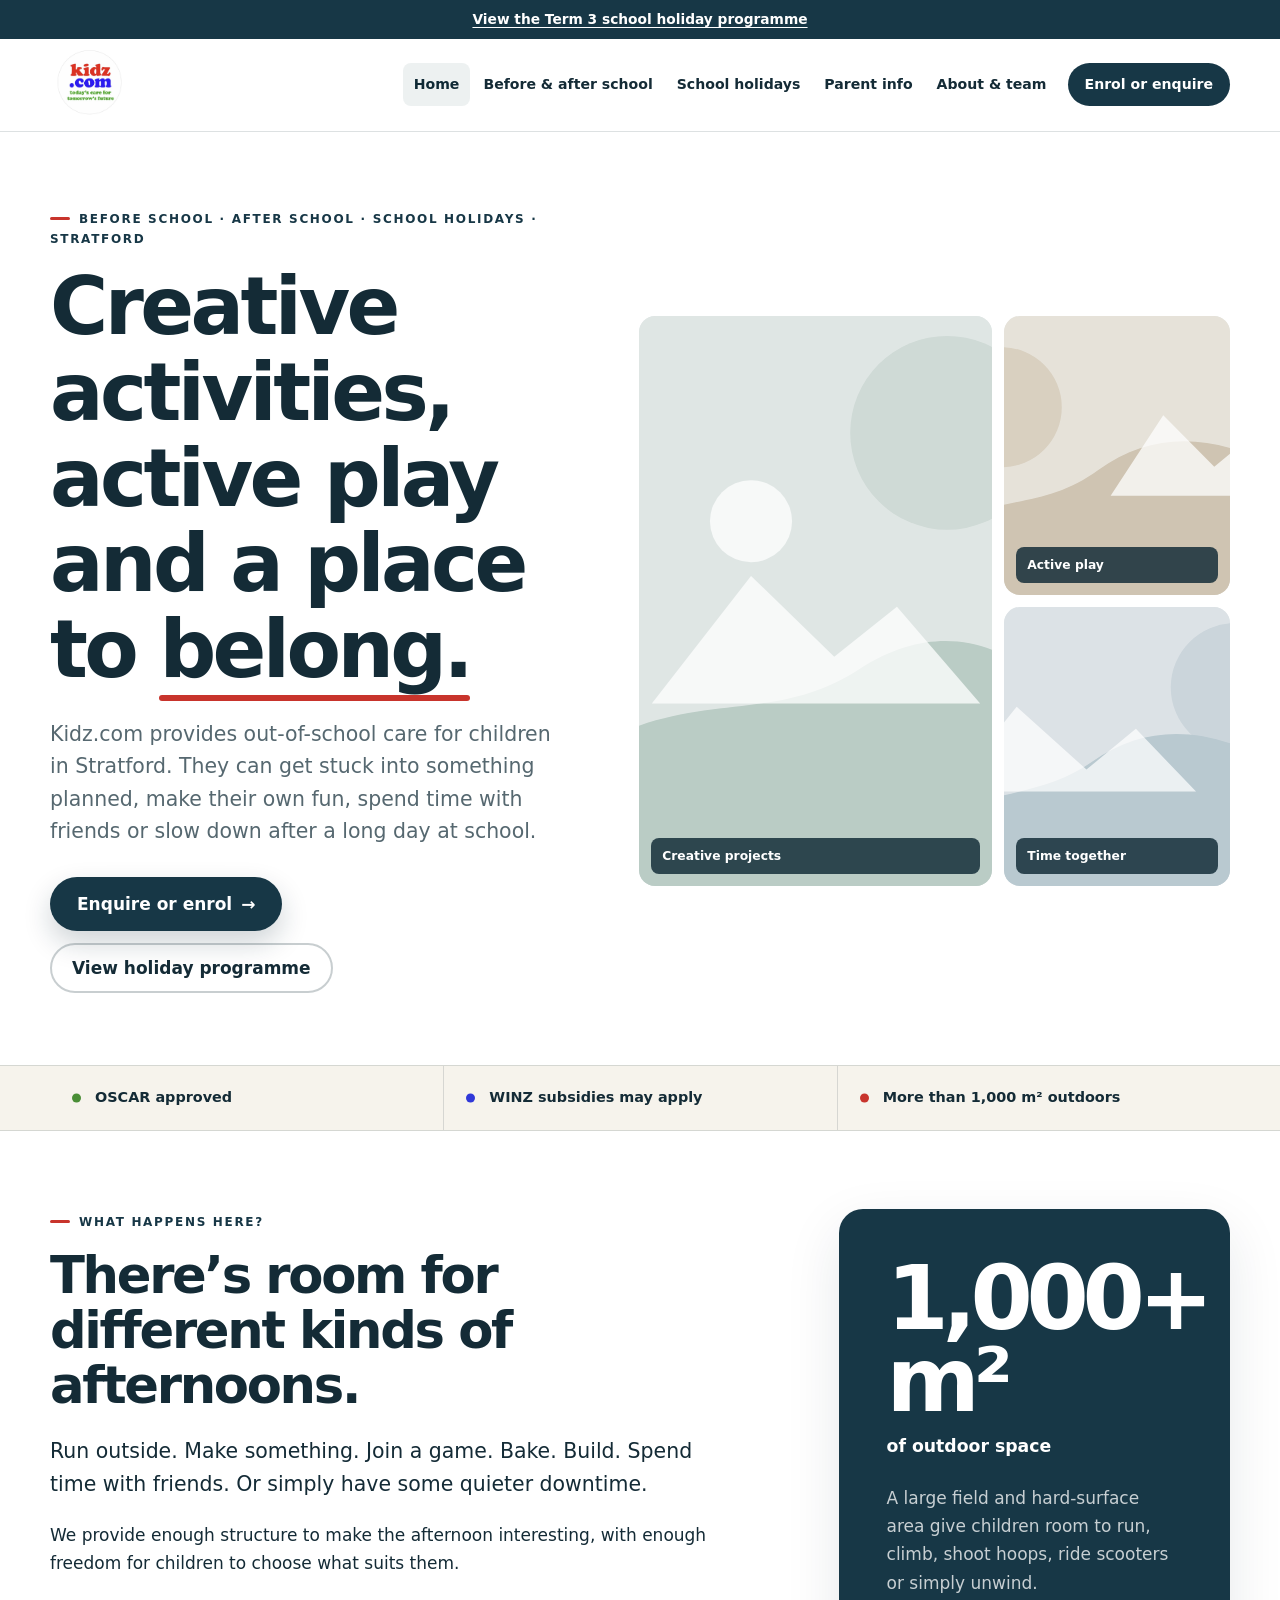
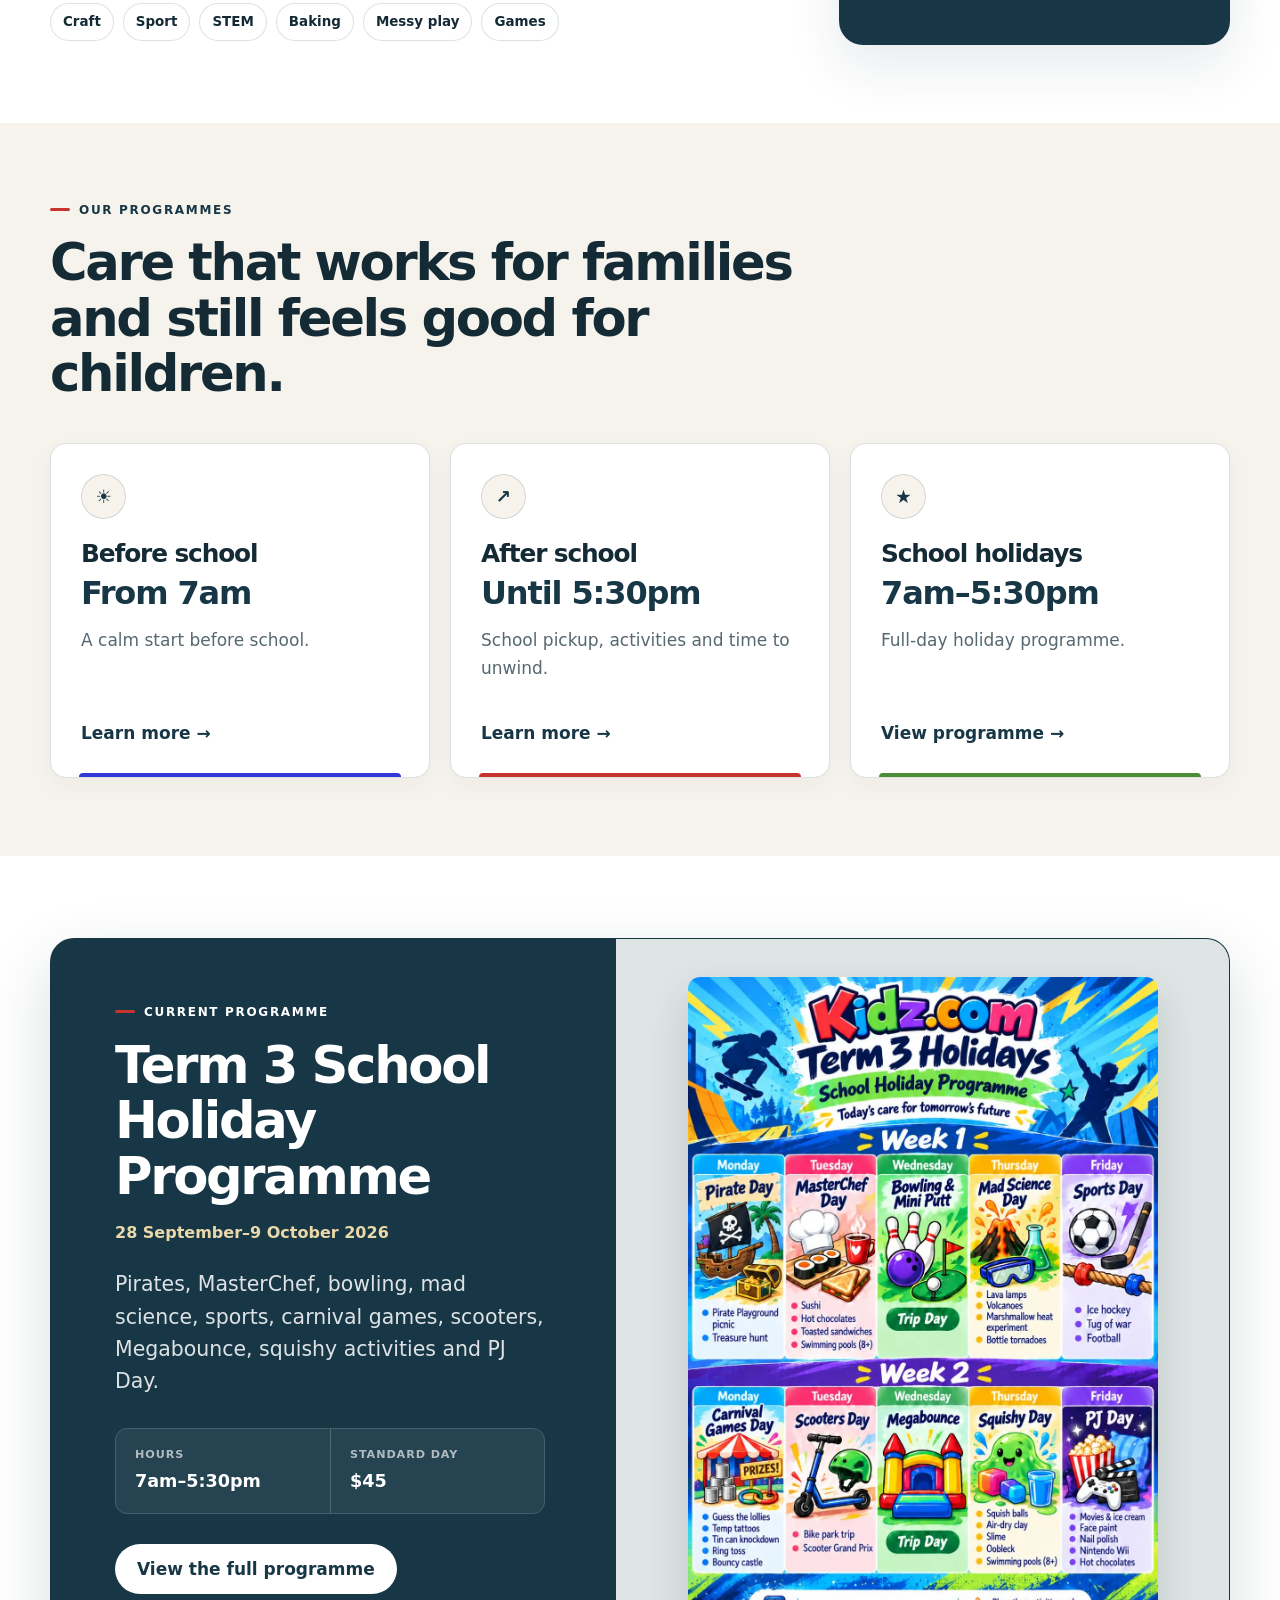
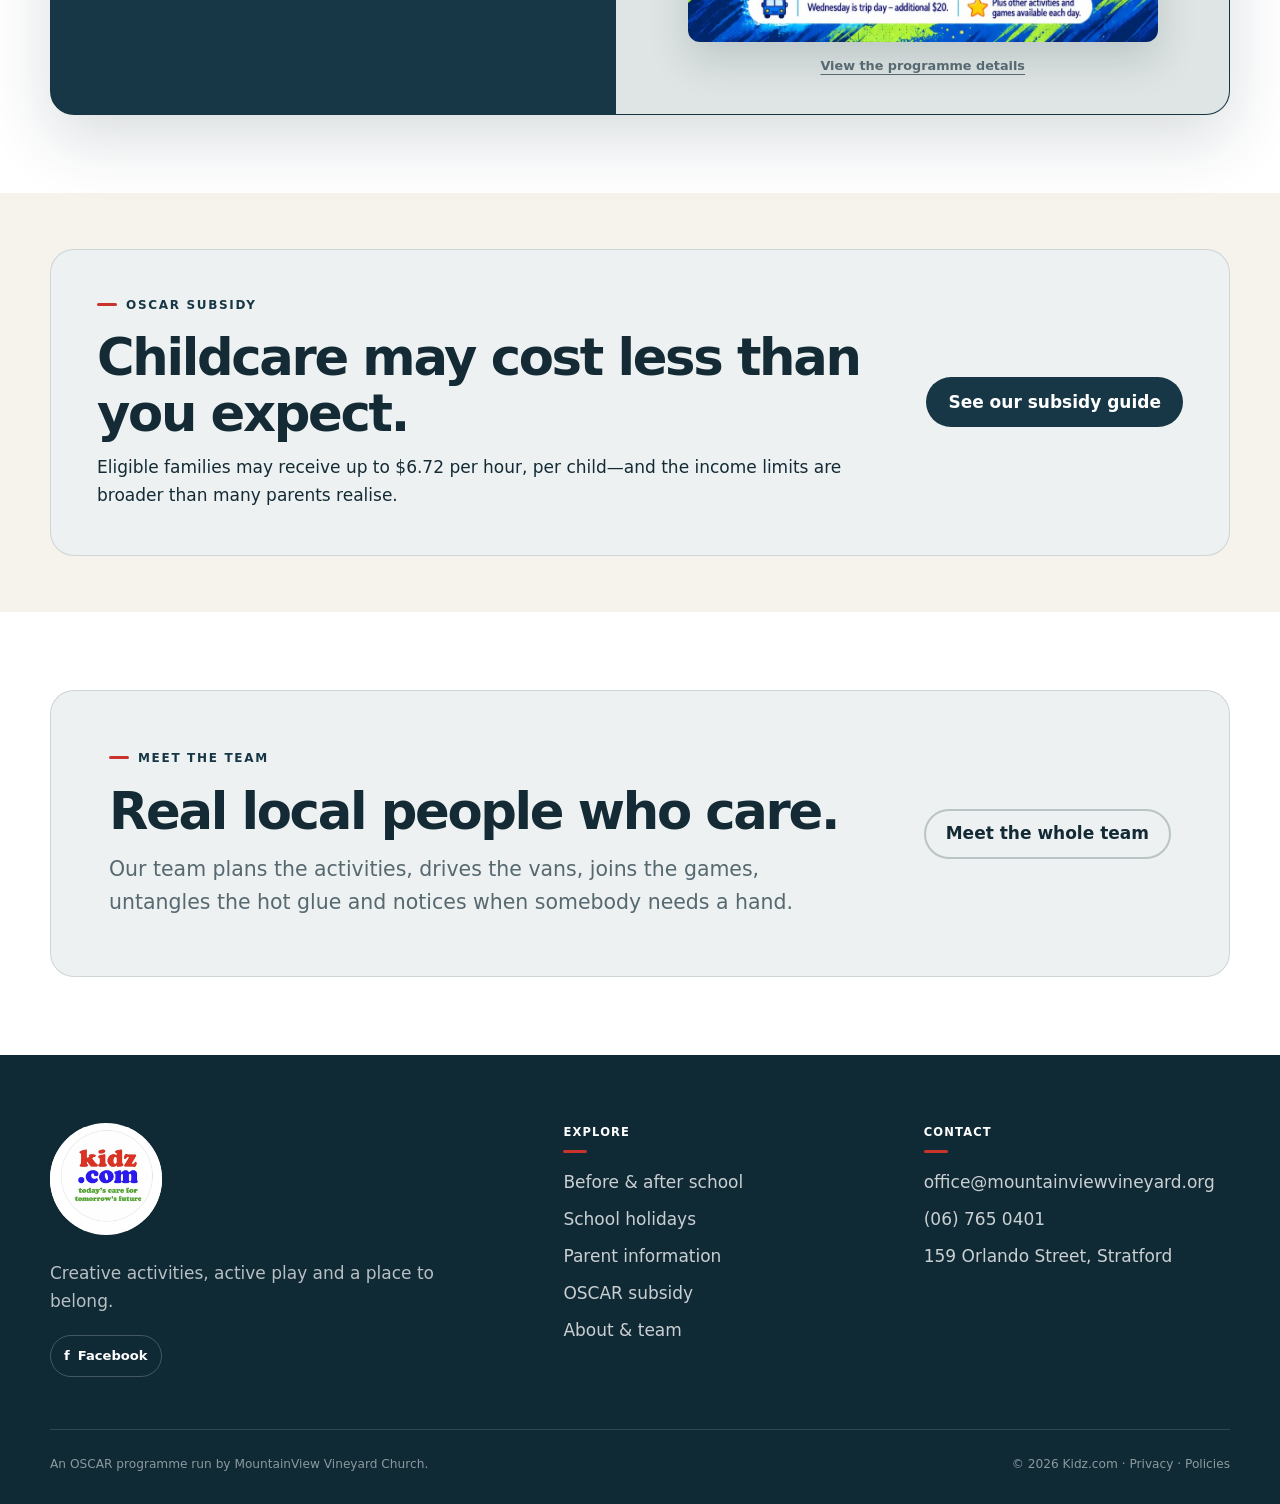
==== Kidzcom_GitHub_Flat_Fix/index.html @ 98576707 "Refine website hierarchy and page layouts Tighten the homepage flow, consolidate activity and outdoo" ====
<!doctype html>
<html lang="en-NZ">
  <head>
    <meta charset="utf-8" />
    <meta name="viewport" content="width=device-width, initial-scale=1" />
    <meta name="description" content="Kidz.com provides before-school, after-school and school holiday care for children in Stratford, Taranaki." />
    <title>Kidz.com | Before &amp; After School Care in Stratford</title>
    <link rel="icon" href="favicon.png" type="image/png" />
    <link rel="stylesheet" href="styles.css" />
    <script src="site.js" defer></script>
  </head>
  <body>
    <a class="skip-link" href="#main">Skip to main content</a>

    <div class="site-alert"><a href="holidays.html#programme">View the Term 3 school holiday programme</a></div>

    <header class="site-header">
      <div class="nav-shell">
        <a class="logo" href="index.html" aria-label="Kidz.com home"><img src="kidz-logo.png" alt="Kidz.com — today’s care for tomorrow’s future" /></a>
        <button class="menu-toggle" type="button" data-menu-toggle aria-expanded="false" aria-controls="site-navigation" aria-label="Open menu">☰</button>
        <nav class="site-nav" id="site-navigation" data-site-nav aria-label="Main navigation">
          <a href="index.html" aria-current="page">Home</a>
          <a href="programmes.html">Before &amp; after school</a>
          <a href="holidays.html">School holidays</a>
          <a href="parent-info.html">Parent info</a>
          <a href="about.html">About &amp; team</a>
          <a class="nav-cta" href="parent-info.html#enrol">Enrol or enquire</a>
        </nav>
      </div>
    </header>

    <main id="main">
      <section class="hero">
        <div class="container hero-grid">
          <div>
            <p class="eyebrow">Before school · After school · School holidays · Stratford</p>
            <h1>Creative activities, active play and a place to <span>belong.</span></h1>
            <p class="lead">Kidz.com provides out-of-school care for children in Stratford. They can get stuck into something planned, make their own fun, spend time with friends or slow down after a long day at school.</p>
            <div class="button-row">
              <a class="button button-primary" href="parent-info.html#enrol">Enquire or enrol <span aria-hidden="true">→</span></a>
              <a class="button button-secondary" href="holidays.html">View holiday programme</a>
            </div>
          </div>
          <div class="hero-photos" aria-label="Kidz.com activities">
            <figure class="hero-photo hero-photo-large">
              <img src="photo-creative.svg" alt="Illustration representing creative projects at Kidz.com" />
              <figcaption>Creative projects</figcaption>
            </figure>
            <figure class="hero-photo">
              <img src="photo-active.svg" alt="Illustration representing active play at Kidz.com" />
              <figcaption>Active play</figcaption>
            </figure>
            <figure class="hero-photo">
              <img src="photo-together.svg" alt="Illustration representing children spending time together at Kidz.com" />
              <figcaption>Time together</figcaption>
            </figure>
          </div>
        </div>
      </section>

      <div class="proof-strip" aria-label="Key information">
        <div class="container proof-grid">
          <div class="proof-item">OSCAR approved</div>
          <div class="proof-item">WINZ subsidies may apply</div>
          <div class="proof-item">More than 1,000 m² outdoors</div>
        </div>
      </div>

      <section class="section home-section section-white">
        <div class="container choice-panel">
          <div class="choice-copy">
            <p class="eyebrow">What happens here?</p>
            <h2>There’s room for different kinds of afternoons.</h2>
            <p class="lead">Run outside. Make something. Join a game. Bake. Build. Spend time with friends. Or simply have some quieter downtime.</p>
            <p>We provide enough structure to make the afternoon interesting, with enough freedom for children to choose what suits them.</p>
            <ul class="activity-list" aria-label="Example activities"><li>Craft</li><li>Sport</li><li>STEM</li><li>Baking</li><li>Messy play</li><li>Games</li></ul>
          </div>
          <aside class="space-stat" aria-label="Outdoor space at Kidz.com">
            <p class="space-stat-number">1,000+ m²</p>
            <p class="space-stat-label">of outdoor space</p>
            <p>A large field and hard-surface area give children room to run, climb, shoot hoops, ride scooters or simply unwind.</p>
          </aside>
        </div>
      </section>

      <section class="section home-section">
        <div class="container">
          <div class="section-heading">
            <p class="eyebrow">Our programmes</p>
            <h2>Care that works for families and still feels good for children.</h2>
          </div>
          <div class="card-grid programme-card-grid">
            <a class="programme-card" href="programmes.html#before-school">
              <span class="icon-disc" aria-hidden="true">☀</span><h3>Before school</h3><strong class="programme-hours">From 7am</strong><p>A calm start before school.</p><span class="programme-card-action">Learn more <span aria-hidden="true">→</span></span>
            </a>
            <a class="programme-card" href="programmes.html#after-school">
              <span class="icon-disc" aria-hidden="true">↗</span><h3>After school</h3><strong class="programme-hours">Until 5:30pm</strong><p>School pickup, activities and time to unwind.</p><span class="programme-card-action">Learn more <span aria-hidden="true">→</span></span>
            </a>
            <a class="programme-card" href="holidays.html">
              <span class="icon-disc" aria-hidden="true">★</span><h3>School holidays</h3><strong class="programme-hours">7am–5:30pm</strong><p>Full-day holiday programme.</p><span class="programme-card-action">View programme <span aria-hidden="true">→</span></span>
            </a>
          </div>
        </div>
      </section>

      <section class="section home-section section-white current-programme">
        <div class="container">
          <div class="programme-feature">
            <div class="programme-copy">
              <p class="eyebrow">Current programme</p>
              <h2>Term 3 School Holiday Programme</h2>
              <p class="feature-date">28 September–9 October 2026</p>
              <p class="lead">Pirates, MasterChef, bowling, mad science, sports, carnival games, scooters, Megabounce, squishy activities and PJ Day.</p>
              <dl class="feature-facts"><div><dt>Hours</dt><dd>7am–5:30pm</dd></div><div><dt>Standard day</dt><dd>$45</dd></div></dl>
              <div class="button-row">
                <a class="button" href="holidays.html#programme">View the full programme</a>
              </div>
            </div>
            <div class="programme-visual">
              <figure class="programme-poster-figure">
                <a class="programme-poster-link" href="holidays.html#programme">
                  <img class="programme-poster-image" src="term-3-holidays-pamphlet.webp" alt="Kidz.com Term 3 holiday programme showing two weeks of themed activities and trip days." />
                </a>
                <figcaption><a href="holidays.html#programme">View the programme details</a></figcaption>
              </figure>
            </div>
          </div>
        </div>
      </section>

      <section class="section-sm home-subsidy">
        <div class="container">
          <div class="subsidy-panel">
            <div><p class="eyebrow">OSCAR subsidy</p><h2>Childcare may cost less than you expect.</h2><p>Eligible families may receive up to $6.72 per hour, per child—and the income limits are broader than many parents realise.</p></div>
            <div class="button-row"><a class="button" href="oscar-subsidy.html">See our subsidy guide</a></div>
          </div>
        </div>
      </section>

      <section class="section home-section section-white">
        <div class="container">
          <div class="team-preview"><div><p class="eyebrow">Meet the team</p><h2>Real local people who care.</h2><p class="lead">Our team plans the activities, drives the vans, joins the games, untangles the hot glue and notices when somebody needs a hand.</p></div><a class="button button-secondary" href="about.html#team">Meet the whole team</a></div>
        </div>
      </section>

    </main>

    <footer class="site-footer">
      <div class="container">
        <div class="footer-grid">
          <div>
            <a class="logo footer-logo" href="index.html" aria-label="Kidz.com home"><img src="kidz-logo.png" alt="Kidz.com — today’s care for tomorrow’s future" /></a>
            <p class="footer-tagline">Creative activities, active play and a place to belong.</p>
            <div class="social-row">
              <a class="social-link" href="https://www.facebook.com/groups/861718957249443/user/61590671048861" target="_blank" rel="noopener"><span aria-hidden="true">f</span> Facebook</a>
            </div>
          </div>
          <div>
            <p class="footer-title">Explore</p>
            <div class="footer-links">
              <a href="programmes.html">Before &amp; after school</a>
              <a href="holidays.html">School holidays</a>
              <a href="parent-info.html">Parent information</a>
              <a href="oscar-subsidy.html">OSCAR subsidy</a>
              <a href="about.html">About &amp; team</a>
            </div>
          </div>
          <div>
            <p class="footer-title">Contact</p>
            <div class="footer-links">
              <a href="mailto:office@mountainviewvineyard.org">office@mountainviewvineyard.org</a>
              <a href="tel:+6467650401">(06) 765 0401</a>
              <a href="https://maps.google.com/?q=159+Orlando+Street+Stratford+New+Zealand">159 Orlando Street, Stratford</a>
            </div>
          </div>
        </div>
        <div class="footer-bottom">
          <span>An OSCAR programme run by MountainView Vineyard Church.</span>
          <span>© <span data-current-year>2026</span> Kidz.com · Privacy · Policies</span>
        </div>
      </div>
    </footer>
  </body>
</html>
---- Kidzcom_GitHub_Flat_Fix/styles.css ----
:root {
  --ink: #142b36;
  --ink-soft: #566870;
  --navy: #173746;
  --navy-dark: #0f2935;
  --cream: #f6f3ec;
  --paper: #ffffff;
  --mist: #edf1f1;
  --sand: #ded1bc;
  --red: #c8342c;
  --blue: #3038d8;
  --green: #4a8e36;
  --purple: var(--navy);
  --purple-dark: var(--navy-dark);
  --yellow: #ead8a9;
  --coral: var(--red);
  --teal: var(--green);
  --sky: var(--mist);
  --line: rgba(20, 43, 54, 0.14);
  --line-strong: rgba(20, 43, 54, 0.23);
  --shadow: 0 20px 55px rgba(20, 43, 54, 0.10);
  --radius-sm: 10px;
  --radius: 16px;
  --radius-lg: 24px;
  --max: 1180px;
}

* { box-sizing: border-box; }
html { scroll-behavior: smooth; }

body {
  margin: 0;
  color: var(--ink);
  background: var(--cream);
  font-family: Inter, Aptos, ui-sans-serif, system-ui, -apple-system, BlinkMacSystemFont, "Segoe UI", sans-serif;
  font-size: 17px;
  line-height: 1.65;
}

img { display: block; max-width: 100%; }
a { color: inherit; }
button, input, textarea, select { font: inherit; }

:focus-visible {
  outline: 3px solid rgba(48, 56, 216, 0.32);
  outline-offset: 4px;
}

.skip-link {
  position: fixed;
  top: 10px;
  left: 10px;
  z-index: 1000;
  padding: 10px 16px;
  border-radius: 999px;
  background: var(--ink);
  color: white;
  transform: translateY(-140%);
  transition: transform 180ms ease;
}

.skip-link:focus { transform: translateY(0); }

.site-alert {
  padding: 8px 18px;
  background: var(--navy);
  color: white;
  text-align: center;
  font-size: 0.86rem;
  font-weight: 700;
}

.site-alert a { text-underline-offset: 3px; }

.site-header {
  position: sticky;
  top: 0;
  z-index: 100;
  border-bottom: 1px solid var(--line);
  background: rgba(255, 255, 255, 0.96);
  backdrop-filter: blur(14px);
}

.nav-shell {
  display: flex;
  width: min(calc(100% - 36px), var(--max));
  min-height: 92px;
  margin: 0 auto;
  align-items: center;
  justify-content: space-between;
  gap: 24px;
}

.logo {
  display: inline-flex;
  flex: 0 0 auto;
  align-items: center;
  color: var(--ink);
  font-size: 1.35rem;
  font-weight: 900;
  letter-spacing: -0.04em;
  text-decoration: none;
}

.logo img {
  width: 78px;
  height: 78px;
  border-radius: 50%;
  object-fit: contain;
}

.logo-dot { color: var(--red); }
.logo-com { color: var(--blue); }

.site-nav {
  display: flex;
  align-items: center;
  gap: 2px;
}

.site-nav a {
  padding: 10px 11px;
  border-radius: 8px;
  font-size: 0.88rem;
  font-weight: 700;
  text-decoration: none;
}

.site-nav a:hover,
.site-nav a[aria-current="page"] {
  background: var(--mist);
  color: var(--navy-dark);
}

.site-nav .nav-cta {
  margin-left: 8px;
  padding-inline: 17px;
  border-radius: 999px;
  background: var(--navy);
  color: white;
}

.site-nav .nav-cta:hover { background: var(--navy-dark); color: white; }

.menu-toggle {
  display: none;
  width: 46px;
  height: 46px;
  border: 1px solid var(--line);
  border-radius: 50%;
  background: var(--paper);
  color: var(--ink);
  cursor: pointer;
}

.container { width: min(calc(100% - 40px), var(--max)); margin: 0 auto; }
.narrow { width: min(calc(100% - 40px), 790px); margin: 0 auto; }
.section { position: relative; padding: 92px 0; }
.section-sm { padding: 56px 0; }
.section-white { background: var(--paper); }
.section-sky { background: var(--mist); }
.section-coral { background: #f4eee7; }

.section-purple {
  overflow: hidden;
  background: var(--navy);
  color: white;
}

.eyebrow {
  margin: 0 0 15px;
  color: var(--navy);
  font-size: 0.75rem;
  font-weight: 850;
  letter-spacing: 0.14em;
  text-transform: uppercase;
}

.eyebrow::before {
  display: inline-block;
  width: 20px;
  height: 3px;
  margin: 0 9px 3px 0;
  border-radius: 2px;
  background: var(--red);
  content: "";
}

.section-purple .eyebrow { color: white; }
.section-purple .eyebrow::before { background: var(--yellow); }

h1, h2, h3 {
  margin-top: 0;
  color: inherit;
  font-family: Inter, Aptos, ui-sans-serif, system-ui, -apple-system, BlinkMacSystemFont, "Segoe UI", sans-serif;
  line-height: 1.08;
  letter-spacing: -0.045em;
}

h1 { max-width: 840px; margin-bottom: 25px; font-size: clamp(3rem, 6vw, 5.35rem); font-weight: 820; }
h2 { margin-bottom: 22px; font-size: clamp(2.1rem, 4vw, 3.45rem); font-weight: 790; }
h3 { margin-bottom: 12px; font-size: 1.35rem; font-weight: 790; }
p { margin-top: 0; }

.lead {
  max-width: 720px;
  color: var(--ink-soft);
  font-size: clamp(1.06rem, 2vw, 1.28rem);
  line-height: 1.58;
}

.section-purple .lead,
.section-purple .muted { color: rgba(255, 255, 255, 0.78); }
.muted { color: var(--ink-soft); }

.button-row { display: flex; flex-wrap: wrap; gap: 12px; margin-top: 30px; }

.button {
  display: inline-flex;
  min-height: 50px;
  padding: 12px 20px;
  align-items: center;
  justify-content: center;
  gap: 9px;
  border: 2px solid transparent;
  border-radius: 999px;
  background: var(--navy);
  color: white;
  font-weight: 800;
  line-height: 1.2;
  text-decoration: none;
  transition: transform 160ms ease, background 160ms ease, box-shadow 160ms ease;
}

.button:hover {
  transform: translateY(-2px);
  background: var(--navy-dark);
  box-shadow: 0 10px 24px rgba(15, 41, 53, 0.18);
}

.button-secondary { border-color: var(--line-strong); background: transparent; color: var(--ink); }
.button-secondary:hover { background: var(--paper); }
.hero .button-primary { min-height: 54px; padding-inline: 25px; box-shadow: 0 12px 28px rgba(15, 41, 53, .2); }
.section-purple .button { background: white; color: var(--navy); }
.section-purple .button-secondary { border-color: rgba(255,255,255,.4); color: white; }

.hero { overflow: hidden; padding: 78px 0 72px; background: var(--paper); }

.hero-grid {
  display: grid;
  grid-template-columns: minmax(0, 0.92fr) minmax(420px, 1.08fr);
  align-items: center;
  gap: clamp(44px, 7vw, 86px);
}

.hero h1 { font-size: clamp(3.1rem, 6.2vw, 5.65rem); }
.hero h1 span { color: var(--ink); position: relative; white-space: nowrap; }
.hero h1 span::after {
  position: absolute;
  right: 0;
  bottom: -5px;
  left: 0;
  height: 6px;
  border-radius: 6px;
  background: var(--red);
  content: "";
}

.hero-photos {
  position: relative;
  display: grid;
  grid-template-columns: 1.22fr .78fr;
  grid-template-rows: 1fr 1fr;
  min-height: 570px;
  gap: 12px;
}

.hero-photo {
  position: relative;
  overflow: hidden;
  margin: 0;
  border-radius: var(--radius);
  background: var(--mist);
}

.hero-photo-large { grid-row: 1 / 3; }
.hero-photo img { width: 100%; height: 100%; object-fit: cover; }

.hero-photo figcaption {
  position: absolute;
  right: 12px;
  bottom: 12px;
  left: 12px;
  padding: 8px 11px;
  border-radius: 8px;
  background: rgba(15, 41, 53, .82);
  color: white;
  font-size: .77rem;
  font-weight: 760;
}

.hero-photo-note {
  position: absolute;
  right: 18px;
  bottom: -24px;
  z-index: 3;
  max-width: 235px;
  margin: 0;
  padding: 13px 16px;
  border: 1px solid var(--line);
  border-radius: 10px;
  background: white;
  box-shadow: var(--shadow);
  color: var(--ink-soft);
  font-size: .78rem;
  font-weight: 700;
  line-height: 1.35;
}

.hero-art { position: relative; }
.hero-art img { width: 100%; filter: grayscale(.2) drop-shadow(0 22px 24px rgba(20,43,54,.12)); }
.hero-note { display: none; }

.proof-strip { border-top: 1px solid var(--line); border-bottom: 1px solid var(--line); background: var(--cream); }
.proof-grid { display: grid; grid-template-columns: repeat(3, 1fr); }

.proof-item {
  position: relative;
  padding: 20px 26px 20px 45px;
  text-align: left;
  font-size: .9rem;
  font-weight: 740;
}

.proof-item::before {
  position: absolute;
  top: 50%;
  left: 22px;
  width: 9px;
  height: 9px;
  border-radius: 50%;
  background: var(--green);
  content: "";
  transform: translateY(-50%);
}

.proof-item:nth-child(2)::before { background: var(--blue); }
.proof-item:nth-child(3)::before { background: var(--red); }
.proof-item + .proof-item { border-left: 1px solid var(--line); }

.split { display: grid; grid-template-columns: .92fr 1.08fr; align-items: start; gap: 70px; }
.section-heading { max-width: 780px; margin-bottom: 42px; }
.card-grid { display: grid; grid-template-columns: repeat(3, 1fr); gap: 20px; }
.card-grid-2 { display: grid; grid-template-columns: repeat(2, 1fr); gap: 20px; }

.card {
  position: relative;
  padding: 29px;
  border: 1px solid var(--line);
  border-radius: var(--radius);
  background: var(--paper);
  box-shadow: 0 8px 24px rgba(20, 43, 54, .04);
}

.card::after {
  position: absolute;
  right: 28px;
  bottom: -1px;
  left: 28px;
  height: 3px;
  border-radius: 3px 3px 0 0;
  background: var(--blue);
  content: "";
  opacity: .8;
}

.card:nth-child(2)::after { background: var(--red); }
.card:nth-child(3)::after { background: var(--green); }
.card-link { color: var(--navy); font-weight: 800; text-underline-offset: 4px; }

.icon-disc {
  display: grid;
  width: 45px;
  height: 45px;
  margin-bottom: 22px;
  place-items: center;
  border: 1px solid var(--line);
  border-radius: 50%;
  background: var(--cream);
  color: var(--navy);
  font-size: 1.15rem;
  font-weight: 900;
}

.values-grid { display: grid; grid-template-columns: repeat(2, 1fr); gap: 16px; }

.value-card {
  min-height: 225px;
  padding: 30px;
  border: 1px solid var(--line);
  border-left: 5px solid var(--blue);
  border-radius: var(--radius-sm);
  background: var(--paper);
}

.value-card:nth-child(2) { border-left-color: var(--red); }
.value-card:nth-child(3) { border-left-color: var(--green); }
.value-card:nth-child(4) { border-left-color: var(--sand); }
.number { display: block; margin-bottom: 32px; color: var(--ink-soft); font-size: .77rem; font-weight: 900; letter-spacing: .08em; }

.activity-list { display: flex; flex-wrap: wrap; gap: 9px; margin: 26px 0 0; padding: 0; list-style: none; }
.activity-list li { padding: 7px 12px; border: 1px solid var(--line); border-radius: 999px; background: var(--paper); font-size: .84rem; font-weight: 720; }

.home-section { padding: 78px 0; }
.choice-panel { display: grid; grid-template-columns: minmax(0, 1.15fr) minmax(300px, .65fr); align-items: center; gap: clamp(42px, 8vw, 96px); }
.choice-copy { max-width: 720px; }
.choice-copy .lead { max-width: 690px; color: var(--ink); }
.space-stat { padding: clamp(32px, 5vw, 48px); border-radius: var(--radius-lg); background: var(--navy); color: white; box-shadow: var(--shadow); }
.space-stat-number { margin: 0; font-size: clamp(3.4rem, 7vw, 5.6rem); font-weight: 880; line-height: .92; letter-spacing: -.07em; }
.space-stat-label { margin: 10px 0 24px; color: white; font-size: 1.08rem; font-weight: 850; }
.space-stat p:last-child { margin-bottom: 0; color: rgba(255,255,255,.76); }

.programme-card-grid { align-items: stretch; }
.programme-card { position: relative; display: flex; min-height: 310px; padding: 30px; overflow: hidden; border: 1px solid var(--line); border-radius: var(--radius); flex-direction: column; background: var(--paper); color: var(--ink); box-shadow: 0 8px 24px rgba(20,43,54,.04); text-decoration: none; transition: transform 180ms ease, box-shadow 180ms ease, border-color 180ms ease; }
.programme-card::after { position: absolute; right: 28px; bottom: 0; left: 28px; height: 4px; border-radius: 4px 4px 0 0; background: var(--blue); content: ""; }
.programme-card:nth-child(2)::after { background: var(--red); }
.programme-card:nth-child(3)::after { background: var(--green); }
.programme-card:hover { border-color: var(--line-strong); transform: translateY(-5px); box-shadow: 0 18px 42px rgba(20,43,54,.12); }
.programme-card h3 { margin-bottom: 8px; font-size: 1.55rem; }
.programme-card .icon-disc { flex: 0 0 auto; }
.programme-hours { display: block; margin-bottom: 15px; color: var(--navy); font-size: clamp(1.45rem, 2.5vw, 2rem); line-height: 1.1; letter-spacing: -.035em; }
.programme-card p { color: var(--ink-soft); }
.programme-card-action { margin-top: auto; padding-top: 20px; color: var(--navy); font-weight: 850; }

.current-programme { padding-top: 82px; }
.current-programme .programme-feature { box-shadow: 0 24px 65px rgba(20,43,54,.16); }
.feature-date { margin: -6px 0 22px; color: var(--yellow); font-size: 1rem; font-weight: 850; }
.feature-facts { display: grid; max-width: 430px; margin: 30px 0 0; grid-template-columns: repeat(2, minmax(0, 1fr)); overflow: hidden; border: 1px solid rgba(255,255,255,.2); border-radius: 12px; }
.feature-facts div { padding: 17px 19px; background: rgba(255,255,255,.06); }
.feature-facts div + div { border-left: 1px solid rgba(255,255,255,.2); }
.feature-facts dt { margin-bottom: 3px; color: rgba(255,255,255,.64); font-size: .7rem; font-weight: 850; letter-spacing: .08em; text-transform: uppercase; }
.feature-facts dd { margin: 0; color: white; font-size: 1.1rem; font-weight: 850; }
.home-subsidy { background: var(--cream); }
.team-preview { display: grid; padding: clamp(34px, 6vw, 58px); grid-template-columns: minmax(0, 1fr) auto; align-items: center; gap: 36px; border: 1px solid var(--line); border-radius: var(--radius-lg); background: var(--mist); }
.team-preview h2 { margin-bottom: 14px; }
.team-preview .lead { margin-bottom: 0; }

.outdoor-highlight {
  display: grid;
  grid-template-columns: minmax(190px, .55fr) minmax(0, 1.1fr) minmax(250px, .8fr);
  margin-top: 56px;
  padding: clamp(34px, 6vw, 62px);
  align-items: center;
  gap: clamp(34px, 6vw, 72px);
  border-radius: var(--radius-lg);
  background: var(--navy);
  color: white;
  box-shadow: var(--shadow);
}
.outdoor-highlight .eyebrow { color: white; }
.outdoor-highlight .eyebrow::before { background: var(--yellow); }
.outdoor-number { margin: 0; font-size: clamp(3.4rem, 7vw, 6rem); font-weight: 880; line-height: .92; letter-spacing: -.07em; }
.outdoor-label { margin: 10px 0 0; color: rgba(255,255,255,.72); font-weight: 800; }
.outdoor-highlight h3 { max-width: 620px; font-size: clamp(1.8rem, 3.5vw, 3rem); }
.outdoor-highlight > div:nth-child(2) > p { color: rgba(255,255,255,.78); }
.outdoor-highlight .activity-list li { border-color: rgba(255,255,255,.24); background: rgba(255,255,255,.1); color: white; }
.outdoor-photo-placeholder { position: relative; overflow: hidden; margin: 0; border-radius: var(--radius); background: var(--mist); box-shadow: 0 18px 42px rgba(5,20,28,.24); }
.outdoor-photo-placeholder img { width: 100%; min-height: 300px; object-fit: cover; }
.outdoor-photo-placeholder figcaption { position: absolute; right: 12px; bottom: 12px; left: 12px; padding: 10px 12px; border-radius: 8px; background: rgba(15,41,53,.88); color: white; font-size: .76rem; font-weight: 800; text-align: center; }
.service-card { margin-top: 28px; }

.sr-only {
  position: absolute;
  width: 1px;
  height: 1px;
  padding: 0;
  margin: -1px;
  overflow: hidden;
  clip: rect(0, 0, 0, 0);
  white-space: nowrap;
  border: 0;
}

.programme-gallery { margin-top: 74px; padding-top: 54px; border-top: 1px solid var(--line); }
.programme-gallery-header { display: flex; max-width: 920px; margin: 0 auto 30px; align-items: end; justify-content: space-between; gap: 30px; }
.programme-gallery-header > div:first-child { max-width: 690px; }
.programme-gallery-header h3 { margin-bottom: 10px; font-size: clamp(2rem, 4vw, 3.25rem); }
.programme-gallery-header p:last-child { margin-bottom: 0; color: var(--ink-soft); }

.carousel-controls { display: flex; flex: 0 0 auto; gap: 10px; }
.carousel-controls button {
  display: grid;
  width: 48px;
  height: 48px;
  padding: 0;
  place-items: center;
  border: 1px solid var(--line-strong);
  border-radius: 50%;
  background: var(--paper);
  color: var(--navy);
  font-size: 1.35rem;
  font-weight: 850;
  cursor: pointer;
  transition: background 180ms ease, color 180ms ease, opacity 180ms ease;
}
.carousel-controls button:hover:not(:disabled) { background: var(--navy); color: white; }
.carousel-controls button:disabled { opacity: .34; cursor: not-allowed; }

.programme-carousel-viewport {
  width: min(100%, 780px);
  margin: 0 auto;
  overflow-x: auto;
  overscroll-behavior-inline: contain;
  scroll-behavior: smooth;
  scroll-snap-type: x mandatory;
  scrollbar-width: none;
}
.programme-carousel-viewport::-webkit-scrollbar { display: none; }
.programme-carousel-track {
  display: flex;
  width: max-content;
  gap: 22px;
  padding: 6px max(0px, calc(min(100vw - 40px, 780px) - min(100vw - 68px, 520px))) 16px 0;
}
.programme-slide {
  flex: 0 0 min(calc(100vw - 68px), 520px);
  margin: 0;
  overflow: hidden;
  scroll-snap-align: start;
  border: 1px solid var(--line);
  border-radius: var(--radius);
  background: var(--paper);
  box-shadow: 0 16px 38px rgba(20, 43, 54, .09);
}
.programme-slide-open { display: block; width: 100%; padding: 0; border: 0; background: transparent; cursor: zoom-in; }
.programme-slide-image-wrap { display: block; width: 100%; aspect-ratio: 3 / 4; overflow: hidden; background: #e4e9e9; }
.programme-slide-image { width: 100%; height: 100%; object-fit: contain; }
.programme-slide figcaption { display: flex; min-height: 78px; padding: 17px 20px; align-items: center; justify-content: space-between; gap: 16px; }
.programme-slide figcaption strong { font-size: 1rem; }
.programme-slide figcaption span { color: var(--ink-soft); font-size: .76rem; font-weight: 700; text-align: right; }

.carousel-footer { display: grid; width: min(100%, 780px); margin: 8px auto 0; grid-template-columns: auto 1fr; align-items: center; gap: 12px 24px; }
.carousel-footer p { margin: 0; color: var(--ink-soft); font-size: .78rem; text-align: right; }
.carousel-dots { display: flex; align-items: center; gap: 8px; }
.carousel-dots button { width: 9px; height: 9px; padding: 0; border: 0; border-radius: 50%; background: var(--line-strong); cursor: pointer; transition: width 180ms ease, background 180ms ease; }
.carousel-dots button[aria-current="true"] { width: 28px; border-radius: 999px; background: var(--navy); }

.poster-lightbox { width: min(calc(100% - 28px), 900px); max-height: 94vh; padding: 0; border: 0; border-radius: var(--radius); background: var(--paper); color: var(--ink); box-shadow: 0 30px 90px rgba(5, 20, 28, .38); }
.poster-lightbox::backdrop { background: rgba(7, 25, 34, .82); backdrop-filter: blur(4px); }
.poster-lightbox-shell { padding: 20px; }
.poster-lightbox-header { display: flex; margin-bottom: 16px; align-items: center; justify-content: space-between; gap: 20px; }
.poster-lightbox-header h2 { margin: 0; font-size: 1.35rem; }
.poster-lightbox-header button { padding: 8px 13px; border: 1px solid var(--line); border-radius: 999px; background: var(--cream); color: var(--ink); font-weight: 800; cursor: pointer; }
.poster-lightbox img { width: auto; max-width: 100%; max-height: calc(94vh - 90px); margin: 0 auto; }

.programme-feature {
  display: grid;
  grid-template-columns: .96fr 1.04fr;
  overflow: hidden;
  border: 1px solid var(--line);
  border-radius: var(--radius-lg);
  background: var(--navy);
  color: white;
  box-shadow: var(--shadow);
}

.programme-copy { padding: clamp(36px, 5vw, 64px); }
.programme-copy .eyebrow { color: white; }
.programme-copy .eyebrow::before { background: var(--red); }
.programme-copy .lead { color: rgba(255,255,255,.86); }
.programme-copy .button { background: white; color: var(--navy); }
.programme-copy .button:hover { background: var(--cream); }
.programme-visual { display: grid; padding: 38px; place-items: center; background: #dfe5e4; }

.programme-poster {
  width: min(100%, 420px);
  padding: 30px;
  border: 1px solid var(--line-strong);
  border-radius: 12px;
  background: white;
  color: var(--ink);
  box-shadow: 0 18px 40px rgba(20,43,54,.14);
}

.programme-poster h3 { font-size: 2rem; }
.poster-days { display: grid; gap: 9px; margin-top: 20px; }
.poster-day { display: flex; padding: 10px 12px; border: 1px solid var(--line); border-radius: 8px; justify-content: space-between; gap: 16px; background: var(--cream); font-size: .8rem; font-weight: 800; }
.draft-chip { display: inline-block; margin-bottom: 10px; padding: 5px 9px; border-radius: 999px; background: var(--navy); color: white; font-size: .68rem; font-weight: 900; letter-spacing: .06em; text-transform: uppercase; }

.programme-poster-figure { width: min(100%, 470px); margin: 0; text-align: center; }
.programme-poster-link { display: block; border-radius: 12px; box-shadow: 0 18px 40px rgba(20,43,54,.16); transition: transform 180ms ease, box-shadow 180ms ease; }
.programme-poster-link:hover { transform: translateY(-3px); box-shadow: 0 22px 48px rgba(20,43,54,.22); }
.programme-poster-image { width: 100%; height: auto; border-radius: 12px; }
.programme-poster-figure figcaption { margin-top: 13px; color: var(--ink-soft); font-size: .8rem; font-weight: 760; }
.programme-poster-figure figcaption a { text-underline-offset: 4px; }

.staff-grid { display: grid; grid-template-columns: repeat(3, 1fr); gap: 26px; }

.staff-card {
  overflow: hidden;
  padding: 0 0 25px;
  border: 1px solid var(--line);
  border-radius: var(--radius);
  background: var(--paper);
  box-shadow: 0 10px 28px rgba(20, 43, 54, .06);
}

.staff-photo-button,
.staff-photo-static { position: relative; display: block; width: 100%; aspect-ratio: 4 / 3.25; margin: 0 0 23px; padding: 0; border: 0; border-radius: 0; background: var(--mist); }
.staff-photo-button { cursor: pointer; perspective: 1100px; }
.staff-photo-inner { position: absolute; inset: 0; transform-style: preserve-3d; transition: transform 720ms cubic-bezier(.2,.72,.2,1); }
.staff-photo-button.is-flipped .staff-photo-inner,
.staff-photo-button:hover .staff-photo-inner,
.staff-photo-button:focus-visible .staff-photo-inner { transform: rotateY(180deg); }
.staff-photo-face { position: absolute; inset: 0; overflow: hidden; backface-visibility: hidden; }
.staff-photo-face img { width: 100%; height: 100%; object-fit: cover; }
.staff-photo-alter { transform: rotateY(180deg); }
.staff-photo-static { overflow: hidden; }
.staff-photo-static img { width: 100%; height: 100%; object-fit: contain; }

.flip-hint { position: absolute; right: 11px; bottom: 11px; z-index: 4; padding: 6px 9px; border-radius: 999px; background: rgba(15,41,53,.86); color: white; font-size: .66rem; font-weight: 850; pointer-events: none; }
.staff-copy { padding: 0 24px; }
.staff-role { margin: -4px 0 14px; color: var(--navy); font-size: .75rem; font-weight: 900; letter-spacing: .08em; text-transform: uppercase; }
.alter-ego { margin: 18px 0 0; padding-top: 14px; border-top: 1px solid var(--line); font-size: .88rem; font-weight: 800; }
.team-note { margin-top: 26px; color: var(--ink-soft); font-size: .86rem; }

.office-contact-panel { display: grid; grid-template-columns: minmax(0, 1fr) auto; margin-top: 54px; padding: clamp(30px, 5vw, 48px); align-items: center; gap: 32px; border-radius: var(--radius-lg); background: var(--navy); color: white; }
.office-contact-panel .eyebrow { color: white; }
.office-contact-panel .eyebrow::before { background: var(--yellow); }
.office-contact-panel h3 { font-size: clamp(1.7rem, 3vw, 2.5rem); }
.office-contact-panel p:last-child { max-width: 700px; margin-bottom: 0; color: rgba(255,255,255,.78); }
.office-contact-panel .button-row { margin-top: 0; justify-content: flex-end; }
.office-contact-panel .button { background: white; color: var(--navy); }
.office-contact-panel .button-secondary { border-color: rgba(255,255,255,.45); background: transparent; color: white; }
.office-contact-panel .button-secondary:hover { background: rgba(255,255,255,.1); }

.location-grid { display: grid; grid-template-columns: minmax(260px, .65fr) minmax(0, 1.35fr); align-items: center; gap: clamp(38px, 7vw, 84px); }
.map-embed { overflow: hidden; border: 1px solid var(--line); border-radius: var(--radius-lg); background: var(--mist); box-shadow: var(--shadow); }
.map-embed iframe { display: block; width: 100%; height: 440px; border: 0; }

.quote { margin: 0; font-size: clamp(1.7rem, 3vw, 2.65rem); font-weight: 720; line-height: 1.3; letter-spacing: -.03em; }
.quote-source { margin-top: 18px; color: rgba(255,255,255,.7); font-weight: 700; }

.cta-panel { display: grid; grid-template-columns: 1fr auto; padding: clamp(34px, 6vw, 64px); align-items: center; gap: 30px; border: 1px solid var(--line); border-radius: var(--radius-lg); background: var(--mist); }
.cta-panel h2 { max-width: 670px; margin-bottom: 12px; }
.cta-panel p { max-width: 690px; margin-bottom: 0; }

.page-hero { padding: 78px 0 68px; }
.page-hero h1 { font-size: clamp(3rem, 5.7vw, 5.05rem); }
.breadcrumbs { display: flex; gap: 8px; margin-bottom: 24px; color: var(--ink-soft); font-size: .8rem; font-weight: 700; }

.info-table { overflow: hidden; border: 1px solid var(--line); border-radius: var(--radius); background: var(--paper); }
.info-row { display: grid; grid-template-columns: 190px 1fr; gap: 28px; padding: 19px 24px; }
.info-row + .info-row { border-top: 1px solid var(--line); }
.info-row dt { font-weight: 850; }
.info-row dd { margin: 0; color: var(--ink-soft); }
.review-note { display: inline-flex; margin-top: 16px; padding: 7px 10px; border-radius: 7px; background: #eee5cb; color: #493f28; font-size: .75rem; font-weight: 780; }

.parent-glance-heading { margin-bottom: 32px; }
.quick-facts-grid { display: grid; margin: 0; grid-template-columns: repeat(3, 1fr); gap: 16px; }
.quick-fact { min-height: 165px; padding: 25px; border: 1px solid var(--line); border-top: 4px solid var(--blue); border-radius: var(--radius); background: var(--paper); box-shadow: 0 8px 24px rgba(20,43,54,.04); }
.quick-fact:nth-child(2), .quick-fact:nth-child(5) { border-top-color: var(--red); }
.quick-fact:nth-child(3), .quick-fact:nth-child(6) { border-top-color: var(--green); }
.quick-fact dt { margin-bottom: 17px; color: var(--ink-soft); font-size: .72rem; font-weight: 900; letter-spacing: .1em; text-transform: uppercase; }
.quick-fact dd { margin: 0; color: var(--navy); font-size: clamp(1.25rem, 2.4vw, 1.72rem); font-weight: 820; line-height: 1.2; letter-spacing: -.035em; }
.quick-fact dd a { text-underline-offset: 4px; }
.quick-fact small { display: block; margin-top: 9px; color: var(--ink-soft); font-size: .78rem; font-weight: 650; line-height: 1.45; letter-spacing: 0; }
.schools-served { display: grid; margin-top: 20px; padding: clamp(28px, 5vw, 42px); grid-template-columns: minmax(220px, .6fr) minmax(0, 1.4fr); align-items: start; gap: clamp(32px, 6vw, 70px); border: 1px solid var(--line); border-radius: var(--radius-lg); background: var(--mist); }
.schools-served h3 { margin-bottom: 0; font-size: clamp(1.45rem, 2.8vw, 2rem); }
.schools-served-grid { display: grid; grid-template-columns: repeat(2, 1fr); gap: 28px; }
.schools-served-grid strong { display: block; margin-bottom: 9px; color: var(--navy); }
.schools-served-grid p { margin-bottom: 0; color: var(--ink-soft); }

.steps { display: grid; gap: 14px; margin: 28px 0 0; padding: 0; list-style: none; counter-reset: steps; }
.steps li { position: relative; min-height: 58px; padding: 7px 0 7px 68px; counter-increment: steps; }
.steps li::before { position: absolute; top: 0; left: 0; display: grid; width: 48px; height: 48px; place-items: center; border-radius: 50%; background: var(--navy); color: white; content: counter(steps); font-weight: 900; }

.faq-list { display: grid; gap: 12px; }
.faq-list details { border: 1px solid var(--line); border-radius: 12px; background: var(--paper); }
.faq-list summary { padding: 19px 22px; cursor: pointer; font-weight: 820; }
.faq-list details p { padding: 0 22px 20px; color: var(--ink-soft); }

.facebook-panel { display: grid; grid-template-columns: minmax(0, .9fr) minmax(320px, 500px); align-items: center; gap: clamp(42px, 8vw, 100px); }
.facebook-embed { width: 100%; max-width: 500px; overflow: hidden; border: 1px solid var(--line); border-radius: var(--radius-lg); background: white; box-shadow: var(--shadow); }
.facebook-embed iframe { display: block; width: 100%; max-width: 500px; border: 0; }

.blog-grid { display: grid; grid-template-columns: repeat(3, 1fr); gap: 24px; }
.post-card { overflow: hidden; border: 1px solid var(--line); border-radius: var(--radius); background: var(--paper); }
.post-art { display: grid; min-height: 220px; padding: 30px; align-content: end; background: linear-gradient(135deg, var(--navy), #45606b); color: white; }
.post-art-coral { background: linear-gradient(135deg, #76594b, #ab8771); }
.post-art-teal { background: linear-gradient(135deg, #49665a, #739184); }
.post-body { padding: 24px; }
.post-meta { margin-bottom: 8px; color: var(--ink-soft); font-size: .76rem; font-weight: 820; letter-spacing: .06em; text-transform: uppercase; }

.article { padding-bottom: 90px; }
.article h2 { margin-top: 52px; font-size: 2.15rem; }
.article-callout { margin: 36px 0; padding: 28px; border-left: 5px solid var(--red); border-radius: 0 var(--radius) var(--radius) 0; background: var(--paper); font-size: 1.1rem; font-weight: 700; }

.site-footer { padding: 68px 0 30px; background: var(--navy-dark); color: white; }
.footer-grid { display: grid; grid-template-columns: 1.2fr .8fr .8fr; gap: 54px; }
.footer-logo img { width: 112px; height: 112px; background: white; }
.footer-tagline { max-width: 420px; margin-top: 16px; color: rgba(255,255,255,.7); }
.footer-title { margin-bottom: 15px; color: white; font-size: .72rem; font-weight: 900; letter-spacing: .1em; text-transform: uppercase; }
.footer-title::after { display: block; width: 24px; height: 3px; margin-top: 8px; border-radius: 3px; background: var(--red); content: ""; }
.footer-links { display: grid; gap: 9px; }
.footer-links a { color: rgba(255,255,255,.78); text-decoration: none; }
.footer-links a:hover { color: white; text-decoration: underline; text-underline-offset: 4px; }
.social-row { display: flex; flex-wrap: wrap; gap: 10px; margin-top: 20px; }
.social-link { display: inline-flex; padding: 9px 13px; align-items: center; gap: 8px; border: 1px solid rgba(255,255,255,.22); border-radius: 999px; color: white; font-size: .82rem; font-weight: 760; text-decoration: none; }
.social-link[aria-disabled="true"] { opacity: .62; }
.footer-bottom { display: flex; margin-top: 52px; padding-top: 24px; border-top: 1px solid rgba(255,255,255,.14); justify-content: space-between; gap: 24px; color: rgba(255,255,255,.52); font-size: .76rem; }

.subsidy-hero { background: var(--paper); }
.subsidy-hero-grid { display: grid; grid-template-columns: minmax(0, 1fr) minmax(280px, .45fr); align-items: center; gap: clamp(44px, 8vw, 100px); }

.subsidy-highlight {
  padding: clamp(30px, 5vw, 48px);
  border: 1px solid var(--line);
  border-radius: var(--radius-lg);
  background: var(--mist);
  box-shadow: var(--shadow);
}

.subsidy-highlight p { margin-bottom: 6px; }
.subsidy-highlight-label { color: var(--navy); font-size: .75rem; font-weight: 900; letter-spacing: .11em; text-transform: uppercase; }
.subsidy-highlight-number { color: var(--navy); font-size: clamp(3.7rem, 8vw, 6.2rem); font-weight: 850; line-height: .95; letter-spacing: -.07em; }
.subsidy-highlight small { display: block; margin-top: 20px; color: var(--ink-soft); line-height: 1.5; }

.subsidy-stats { display: grid; grid-template-columns: repeat(3, 1fr); overflow: hidden; border: 1px solid var(--line); border-radius: var(--radius); }
.subsidy-stats article { display: grid; min-height: 165px; padding: 28px; align-content: center; background: var(--cream); }
.subsidy-stats article + article { border-left: 1px solid var(--line); }
.subsidy-stats article:nth-child(2) { background: var(--mist); }
.subsidy-stats article:nth-child(3) { background: #f3eee7; }
.subsidy-stats strong { margin-bottom: 8px; color: var(--navy); font-size: clamp(1.55rem, 3vw, 2.35rem); line-height: 1.08; letter-spacing: -.04em; }
.subsidy-stats span { color: var(--ink-soft); }

.subsidy-table-wrap { overflow-x: auto; border: 1px solid var(--line); border-radius: var(--radius); background: var(--paper); }
.subsidy-table { width: 100%; border-collapse: collapse; text-align: left; }
.subsidy-table th, .subsidy-table td { padding: 17px 18px; border-bottom: 1px solid var(--line); }
.subsidy-table th { background: var(--navy); color: white; font-size: .78rem; letter-spacing: .04em; }
.subsidy-table tr:last-child td { border-bottom: 0; }
.subsidy-table td:nth-child(n+2) { font-weight: 760; white-space: nowrap; }
.source-note { margin: 14px 0 8px; color: var(--ink-soft); font-size: .78rem; }

.eligibility-grid { display: grid; gap: 16px; }
.eligibility-card { padding: 28px; border: 1px solid var(--line); border-radius: var(--radius); background: var(--paper); }
.eligibility-card ul { margin: 0; padding-left: 21px; }
.eligibility-card li + li { margin-top: 8px; }

.subsidy-panel {
  display: grid;
  grid-template-columns: minmax(0, 1fr) auto;
  padding: clamp(28px, 5vw, 46px);
  align-items: center;
  gap: 30px;
  border: 1px solid var(--line);
  border-radius: var(--radius-lg);
  background: var(--mist);
}

.subsidy-panel h2, .subsidy-panel h3 { margin-bottom: 12px; }
.subsidy-panel p:last-child { margin-bottom: 0; }
.subsidy-panel .button-row { margin-top: 0; justify-content: flex-end; }

@media (max-width: 1030px) {
  .nav-shell { min-height: 82px; }
  .logo img { width: 68px; height: 68px; }
  .menu-toggle { display: inline-grid; place-items: center; }
  .site-nav { position: absolute; top: 82px; right: 18px; left: 18px; display: none; padding: 14px; border: 1px solid var(--line); border-radius: 16px; align-items: stretch; flex-direction: column; background: var(--paper); box-shadow: var(--shadow); }
  .site-nav.is-open { display: flex; }
  .site-nav a { padding: 12px 14px; }
  .site-nav .nav-cta { margin: 5px 0 0; text-align: center; }
  .hero-grid, .split, .programme-feature, .subsidy-hero-grid, .outdoor-highlight, .facebook-panel, .location-grid, .office-contact-panel, .choice-panel, .team-preview, .schools-served { grid-template-columns: 1fr; }
  .hero-photos { width: min(100%, 720px); margin: 0 auto; }
  .hero-art { width: min(100%, 620px); margin: 0 auto; }
  .card-grid, .staff-grid, .blog-grid { grid-template-columns: repeat(2, 1fr); }
  .cta-panel, .subsidy-panel { grid-template-columns: 1fr; }
  .subsidy-panel .button-row { justify-content: flex-start; }
  .office-contact-panel .button-row { justify-content: flex-start; }
  .team-preview .button { justify-self: start; }
}

@media (max-width: 680px) {
  body { font-size: 16px; }
  .container, .narrow { width: min(calc(100% - 30px), var(--max)); }
  .section { padding: 68px 0; }
  .site-alert { font-size: .78rem; }
  .hero { padding-top: 54px; }
  .hero-grid { gap: 38px; }
  .hero h1, h1 { font-size: clamp(2.65rem, 13vw, 4rem); }
  .hero h1 span { white-space: normal; }
  .hero-photos { grid-template-columns: 1.15fr .85fr; min-height: 390px; }
  .hero-photo-note { right: 8px; bottom: -28px; max-width: 205px; }
  .proof-grid { grid-template-columns: 1fr; }
  .proof-item + .proof-item { border-top: 1px solid var(--line); border-left: 0; }
  .card-grid, .card-grid-2, .values-grid, .staff-grid, .blog-grid, .quick-facts-grid, .schools-served-grid { grid-template-columns: 1fr; }
  .subsidy-stats { grid-template-columns: 1fr; }
  .subsidy-stats article + article { border-top: 1px solid var(--line); border-left: 0; }
  .subsidy-table th, .subsidy-table td { padding: 14px 12px; font-size: .84rem; }
  .value-card { min-height: auto; }
  .programme-gallery { margin-top: 54px; padding-top: 42px; }
  .programme-gallery-header { align-items: flex-start; }
  .programme-gallery-header h3 { font-size: 2.2rem; }
  .carousel-controls button { width: 43px; height: 43px; }
  .programme-carousel-track { gap: 14px; }
  .programme-slide { flex-basis: calc(100vw - 62px); }
  .programme-slide figcaption { min-height: 72px; padding: 14px 16px; }
  .programme-slide figcaption span { display: none; }
  .carousel-footer { grid-template-columns: 1fr; justify-items: center; }
  .carousel-footer p { text-align: center; }
  .poster-lightbox-shell { padding: 14px; }
  .programme-copy, .programme-visual { padding: 30px 24px; }
  .feature-facts { grid-template-columns: 1fr; }
  .feature-facts div + div { border-top: 1px solid rgba(255,255,255,.2); border-left: 0; }
  .programme-card { min-height: 275px; }
  .outdoor-photo-placeholder img { min-height: 240px; }
  .facebook-embed iframe { height: 540px; }
  .map-embed iframe { height: 360px; }
  .info-row { grid-template-columns: 1fr; gap: 4px; }
  .footer-grid { grid-template-columns: 1fr; gap: 34px; }
  .footer-bottom { flex-direction: column; }
}

@media (prefers-reduced-motion: reduce) {
  html { scroll-behavior: auto; }
  *, *::before, *::after { scroll-behavior: auto !important; transition-duration: .01ms !important; animation-duration: .01ms !important; animation-iteration-count: 1 !important; }
}
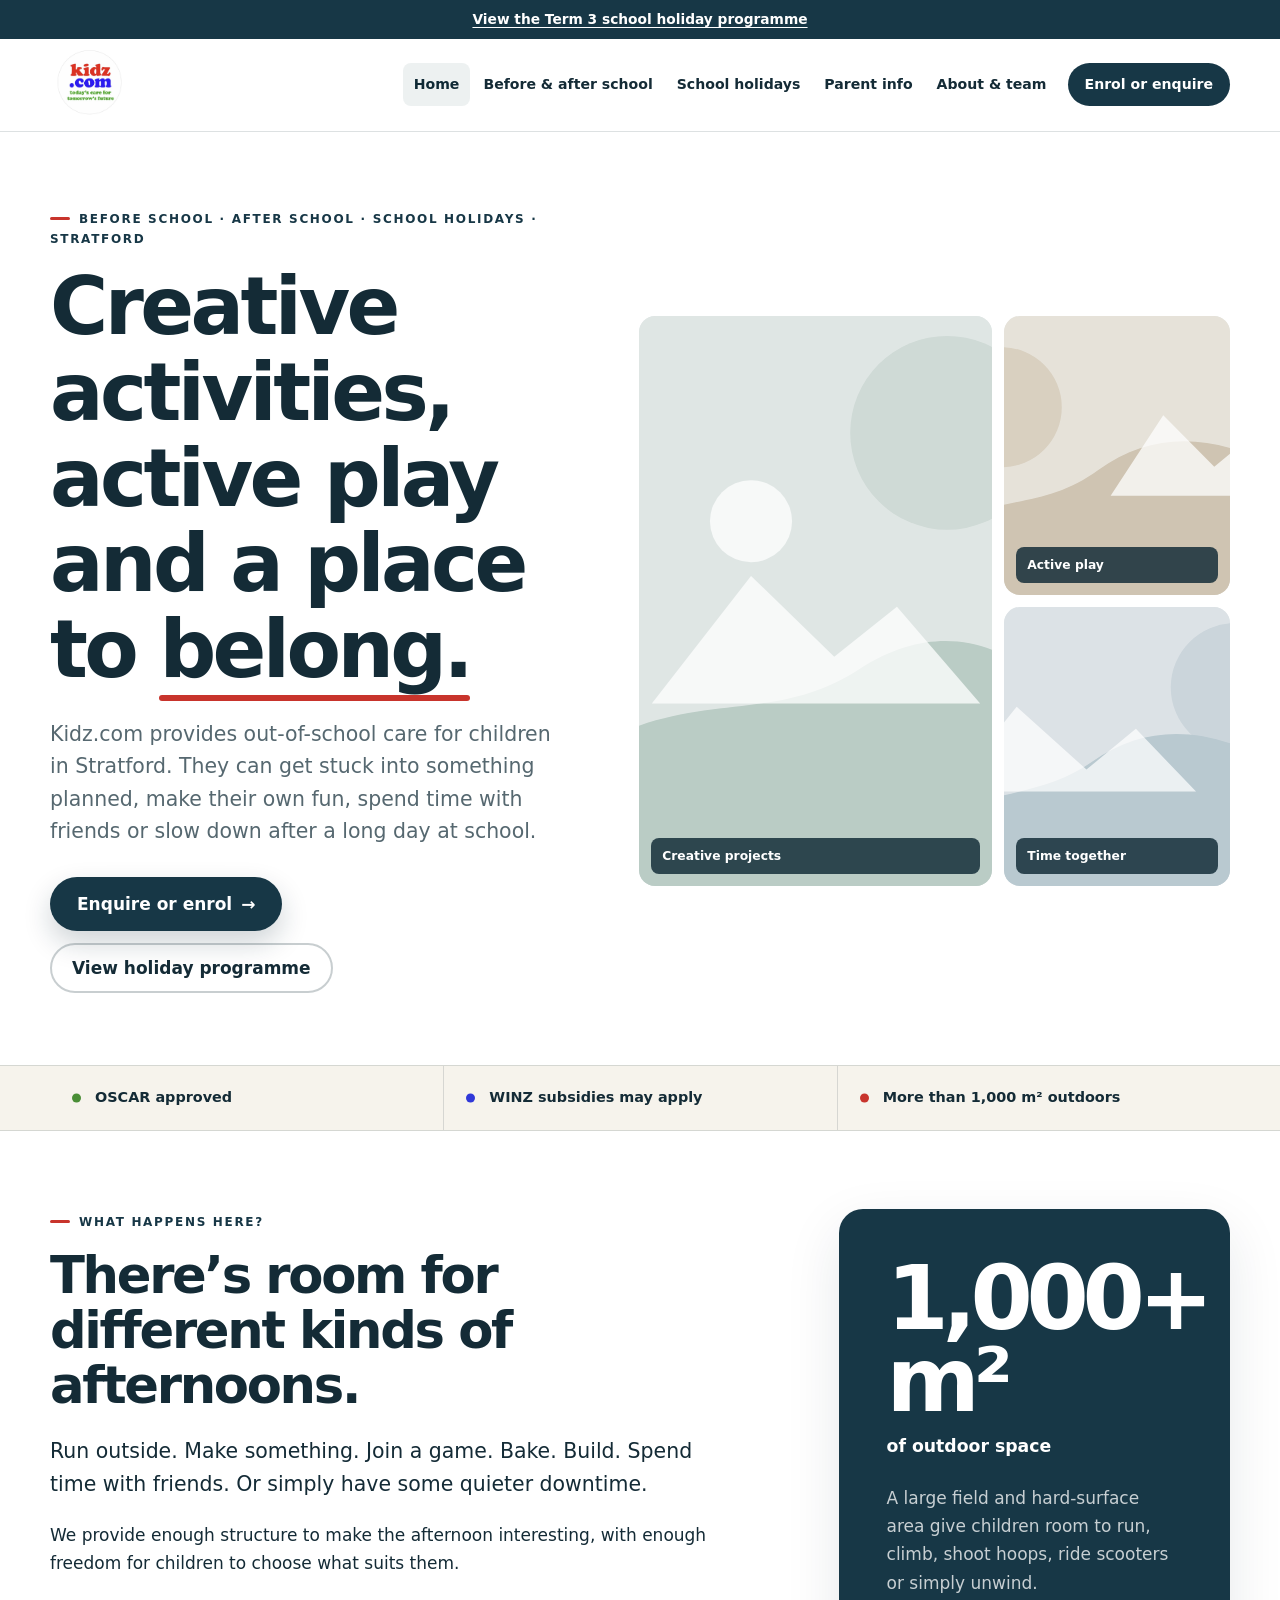
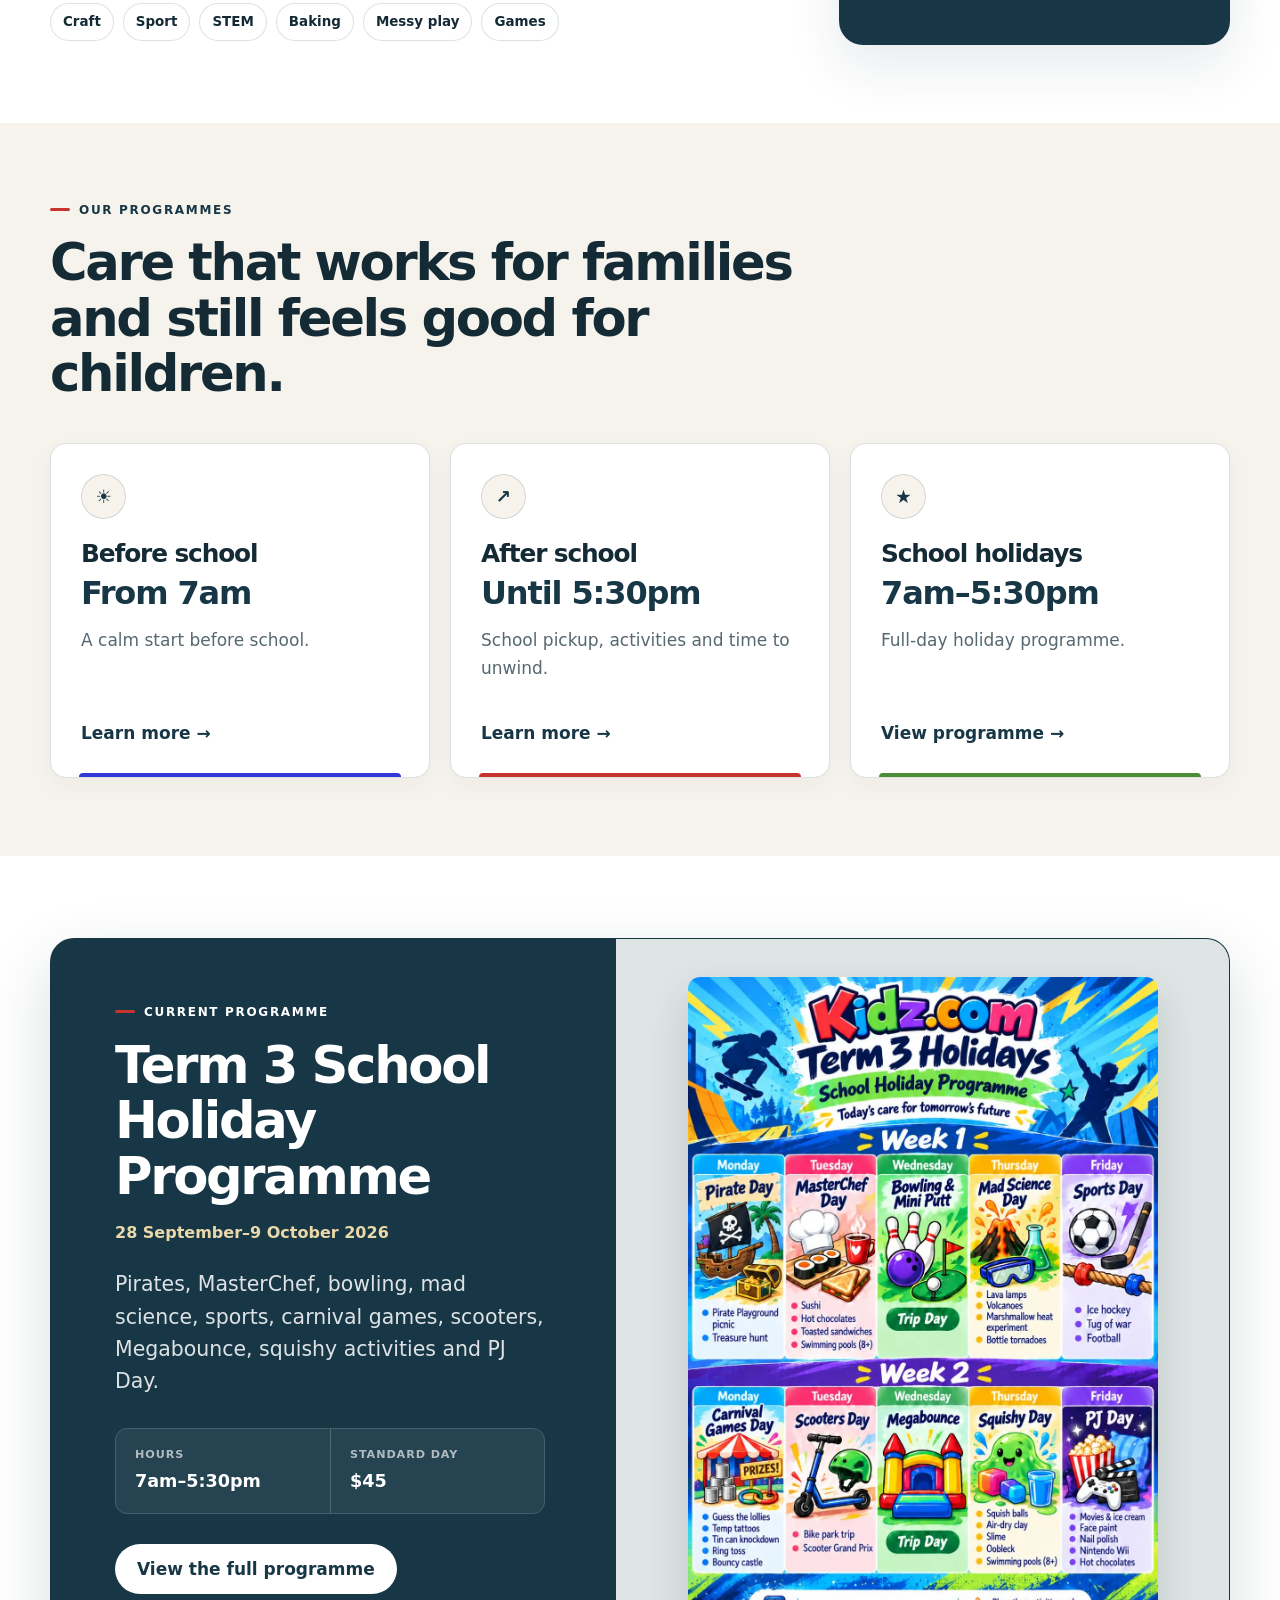
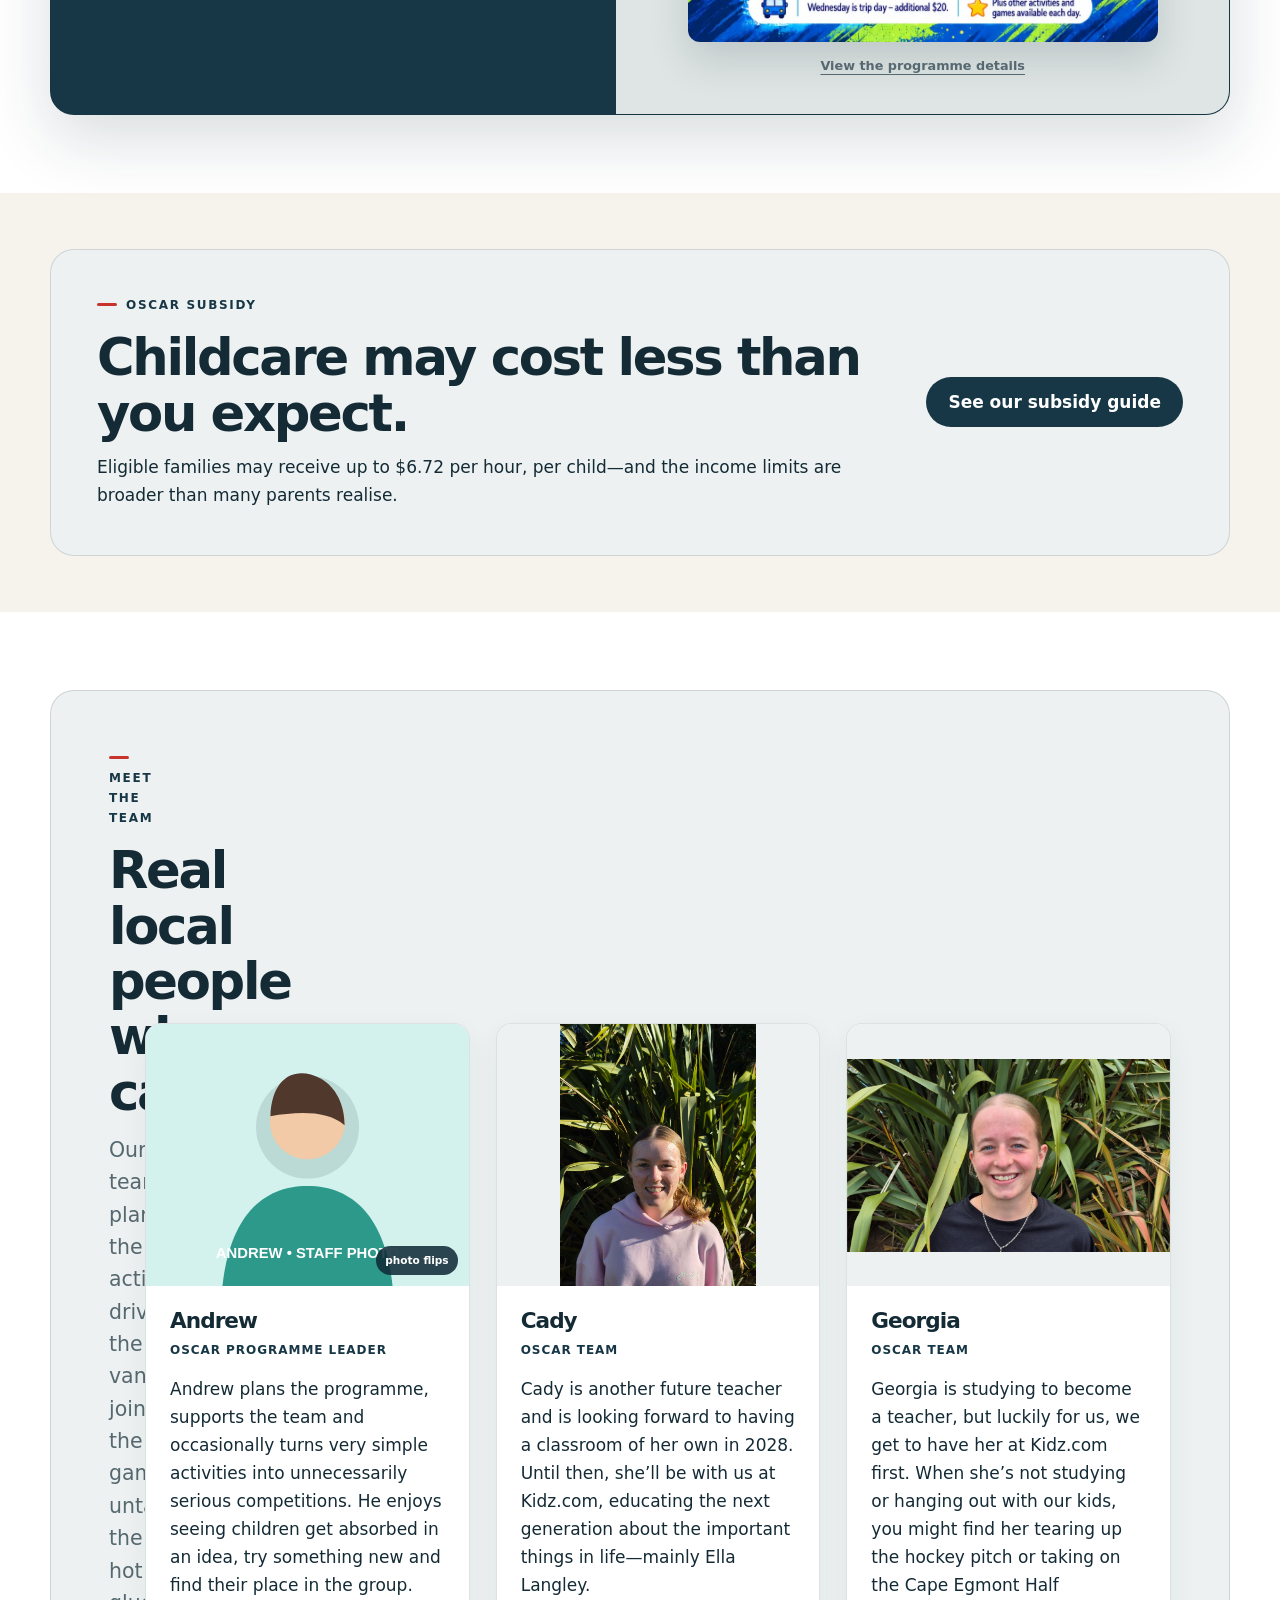
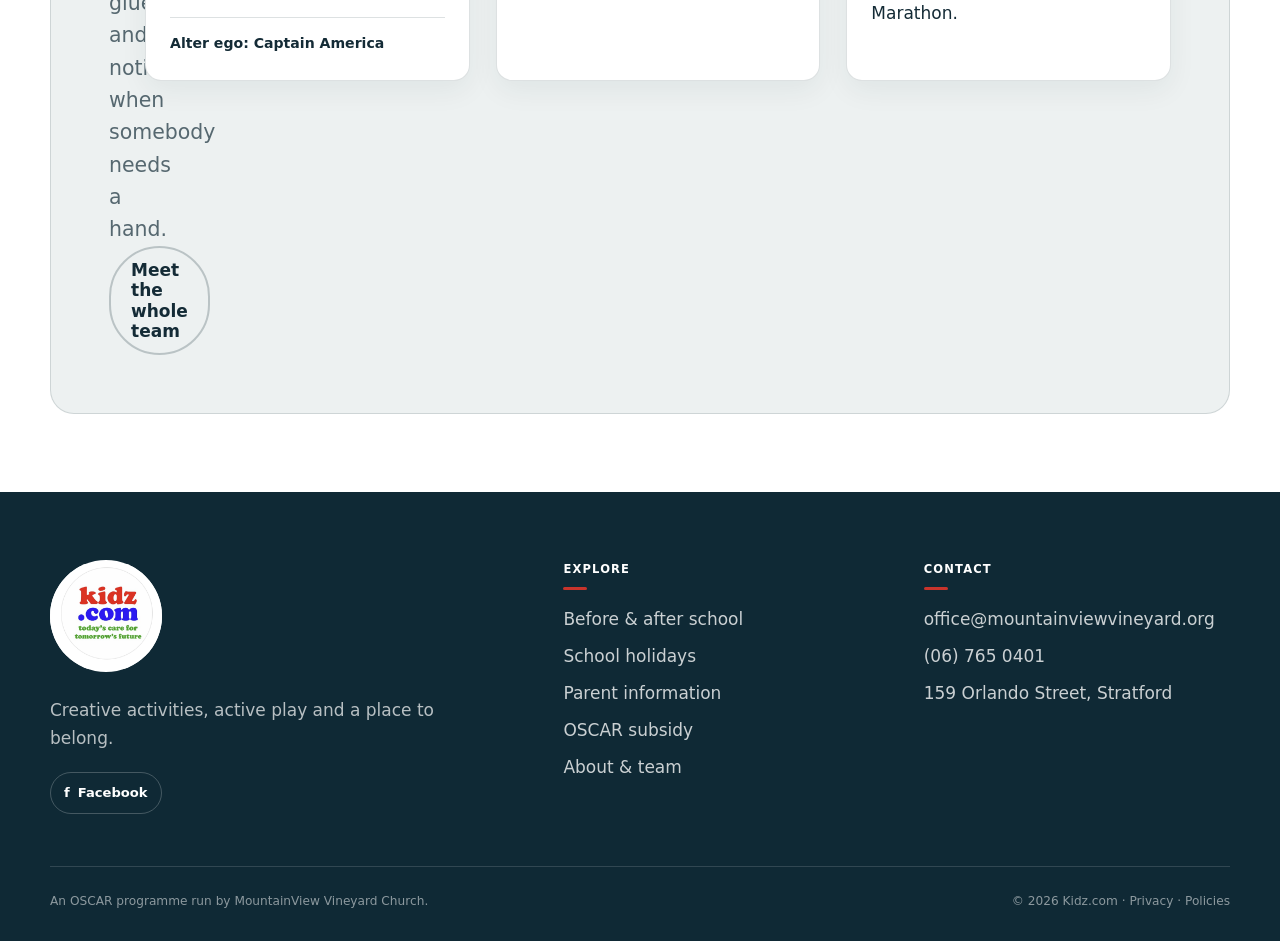
==== commit 4c5473d2: "Restore featured staff profiles to homepage" ====
--- a/Kidzcom_GitHub_Flat_Fix/index.html
+++ b/Kidzcom_GitHub_Flat_Fix/index.html
@@ -7,6 +7,7 @@
     <title>Kidz.com | Before &amp; After School Care in Stratford</title>
     <link rel="icon" href="favicon.png" type="image/png" />
     <link rel="stylesheet" href="styles.css" />
+    <script src="staff.js" defer></script>
     <script src="site.js" defer></script>
   </head>
   <body>
@@ -139,7 +140,13 @@
 
       <section class="section home-section section-white">
         <div class="container">
-          <div class="team-preview"><div><p class="eyebrow">Meet the team</p><h2>Real local people who care.</h2><p class="lead">Our team plans the activities, drives the vans, joins the games, untangles the hot glue and notices when somebody needs a hand.</p></div><a class="button button-secondary" href="about.html#team">Meet the whole team</a></div>
+          <div class="team-preview">
+            <div class="team-preview-intro">
+              <div><p class="eyebrow">Meet the team</p><h2>Real local people who care.</h2><p class="lead">Our team plans the activities, drives the vans, joins the games, untangles the hot glue and notices when somebody needs a hand.</p></div>
+              <a class="button button-secondary" href="about.html#team">Meet the whole team</a>
+            </div>
+            <div class="staff-grid team-preview-grid" data-staff-list data-staff-featured="true"></div>
+          </div>
         </div>
       </section>
 
--- a/Kidzcom_GitHub_Flat_Fix/styles.css
+++ b/Kidzcom_GitHub_Flat_Fix/styles.css
@@ -665,6 +665,7 @@
 .quick-fact dd { margin: 0; color: var(--navy); font-size: clamp(1.25rem, 2.4vw, 1.72rem); font-weight: 820; line-height: 1.2; letter-spacing: -.035em; }
 .quick-fact dd a { text-underline-offset: 4px; }
 .quick-fact small { display: block; margin-top: 9px; color: var(--ink-soft); font-size: .78rem; font-weight: 650; line-height: 1.45; letter-spacing: 0; }
+.quick-fact small + small { margin-top: 3px; }
 .schools-served { display: grid; margin-top: 20px; padding: clamp(28px, 5vw, 42px); grid-template-columns: minmax(220px, .6fr) minmax(0, 1.4fr); align-items: start; gap: clamp(32px, 6vw, 70px); border: 1px solid var(--line); border-radius: var(--radius-lg); background: var(--mist); }
 .schools-served h3 { margin-bottom: 0; font-size: clamp(1.45rem, 2.8vw, 2rem); }
 .schools-served-grid { display: grid; grid-template-columns: repeat(2, 1fr); gap: 28px; }
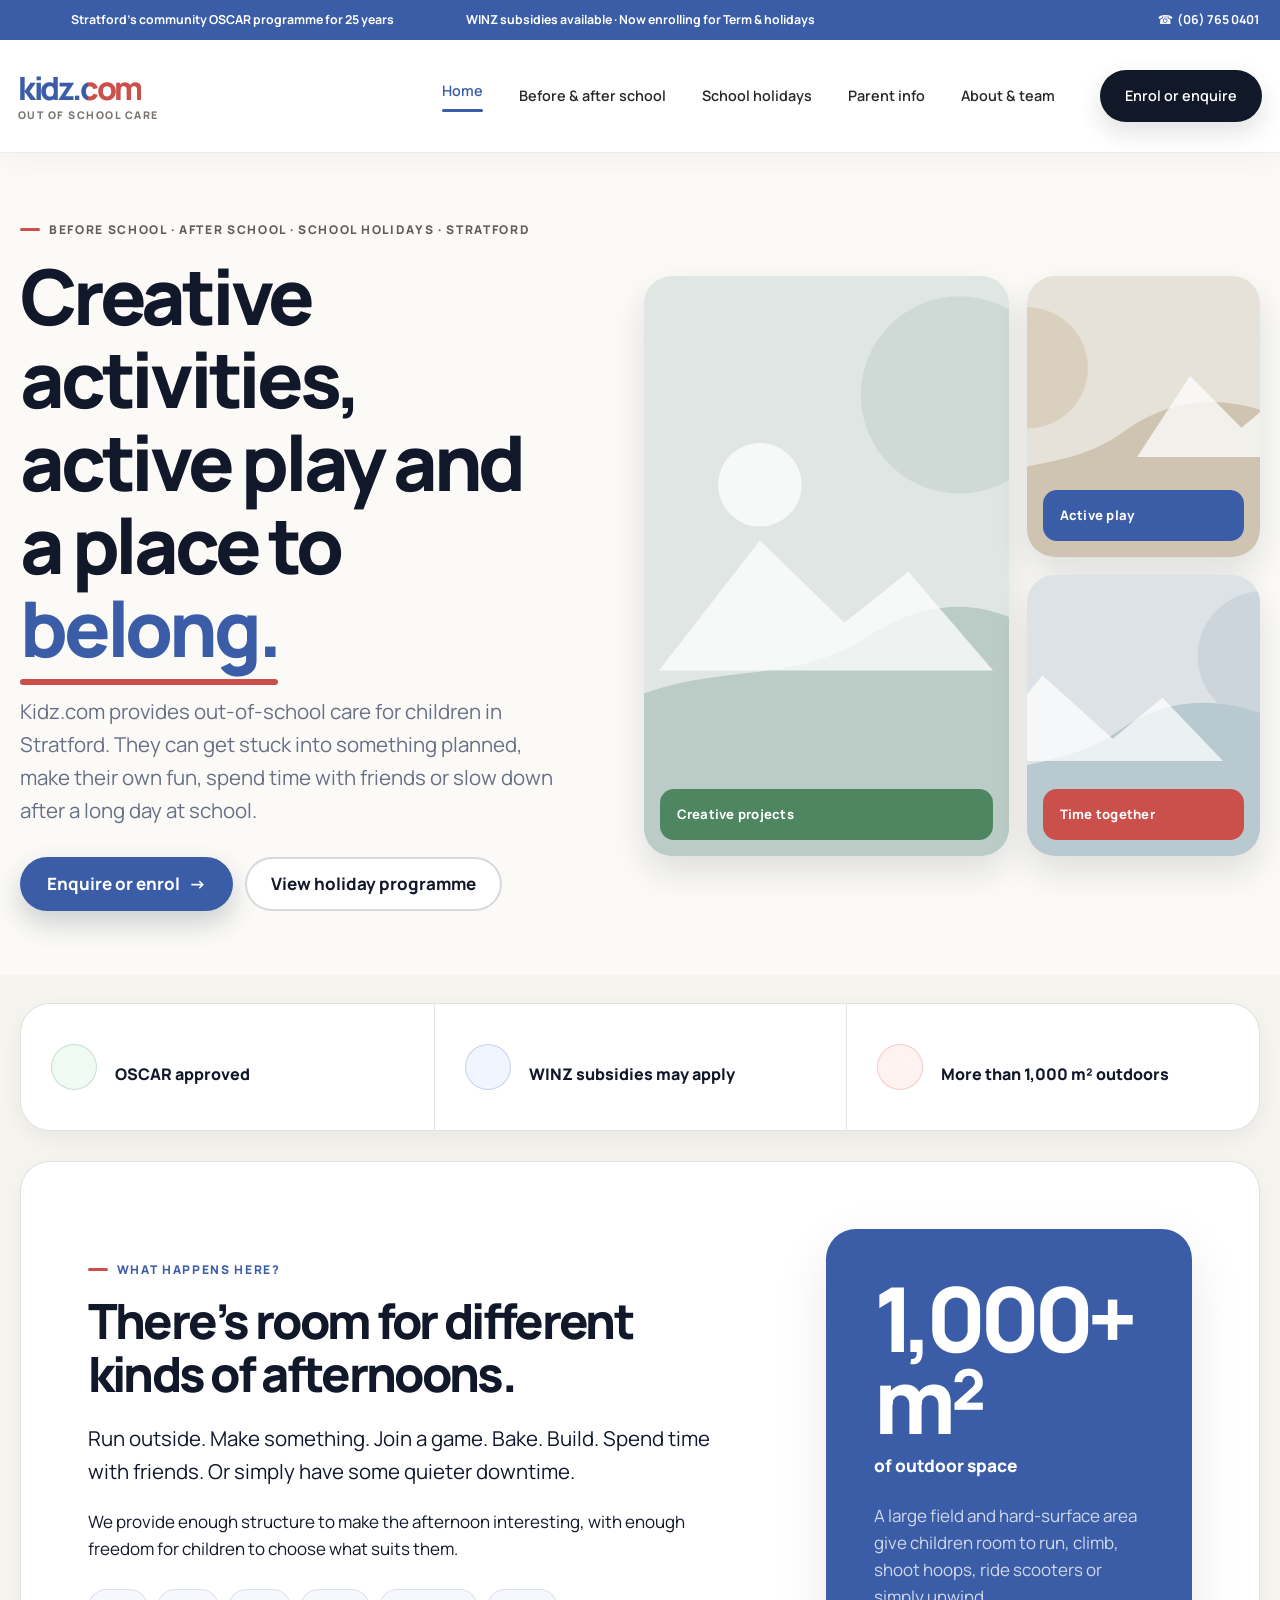
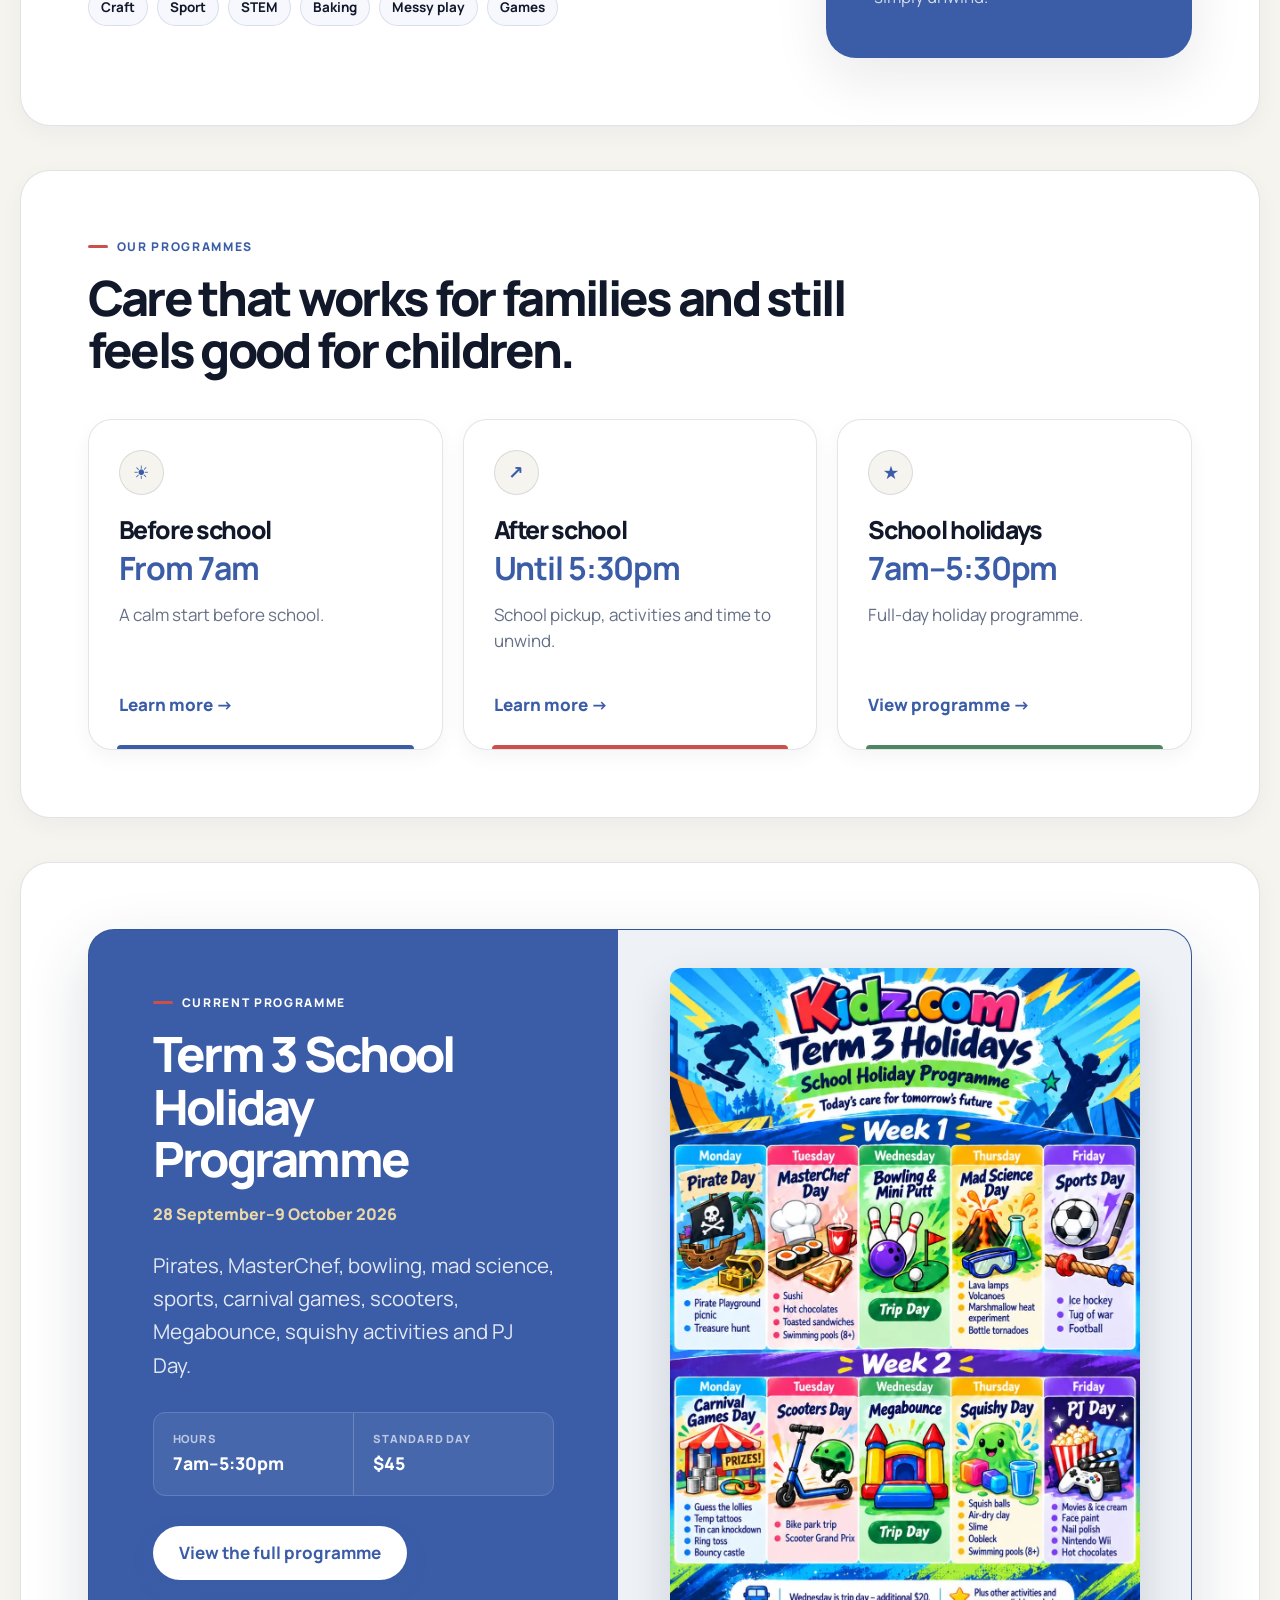
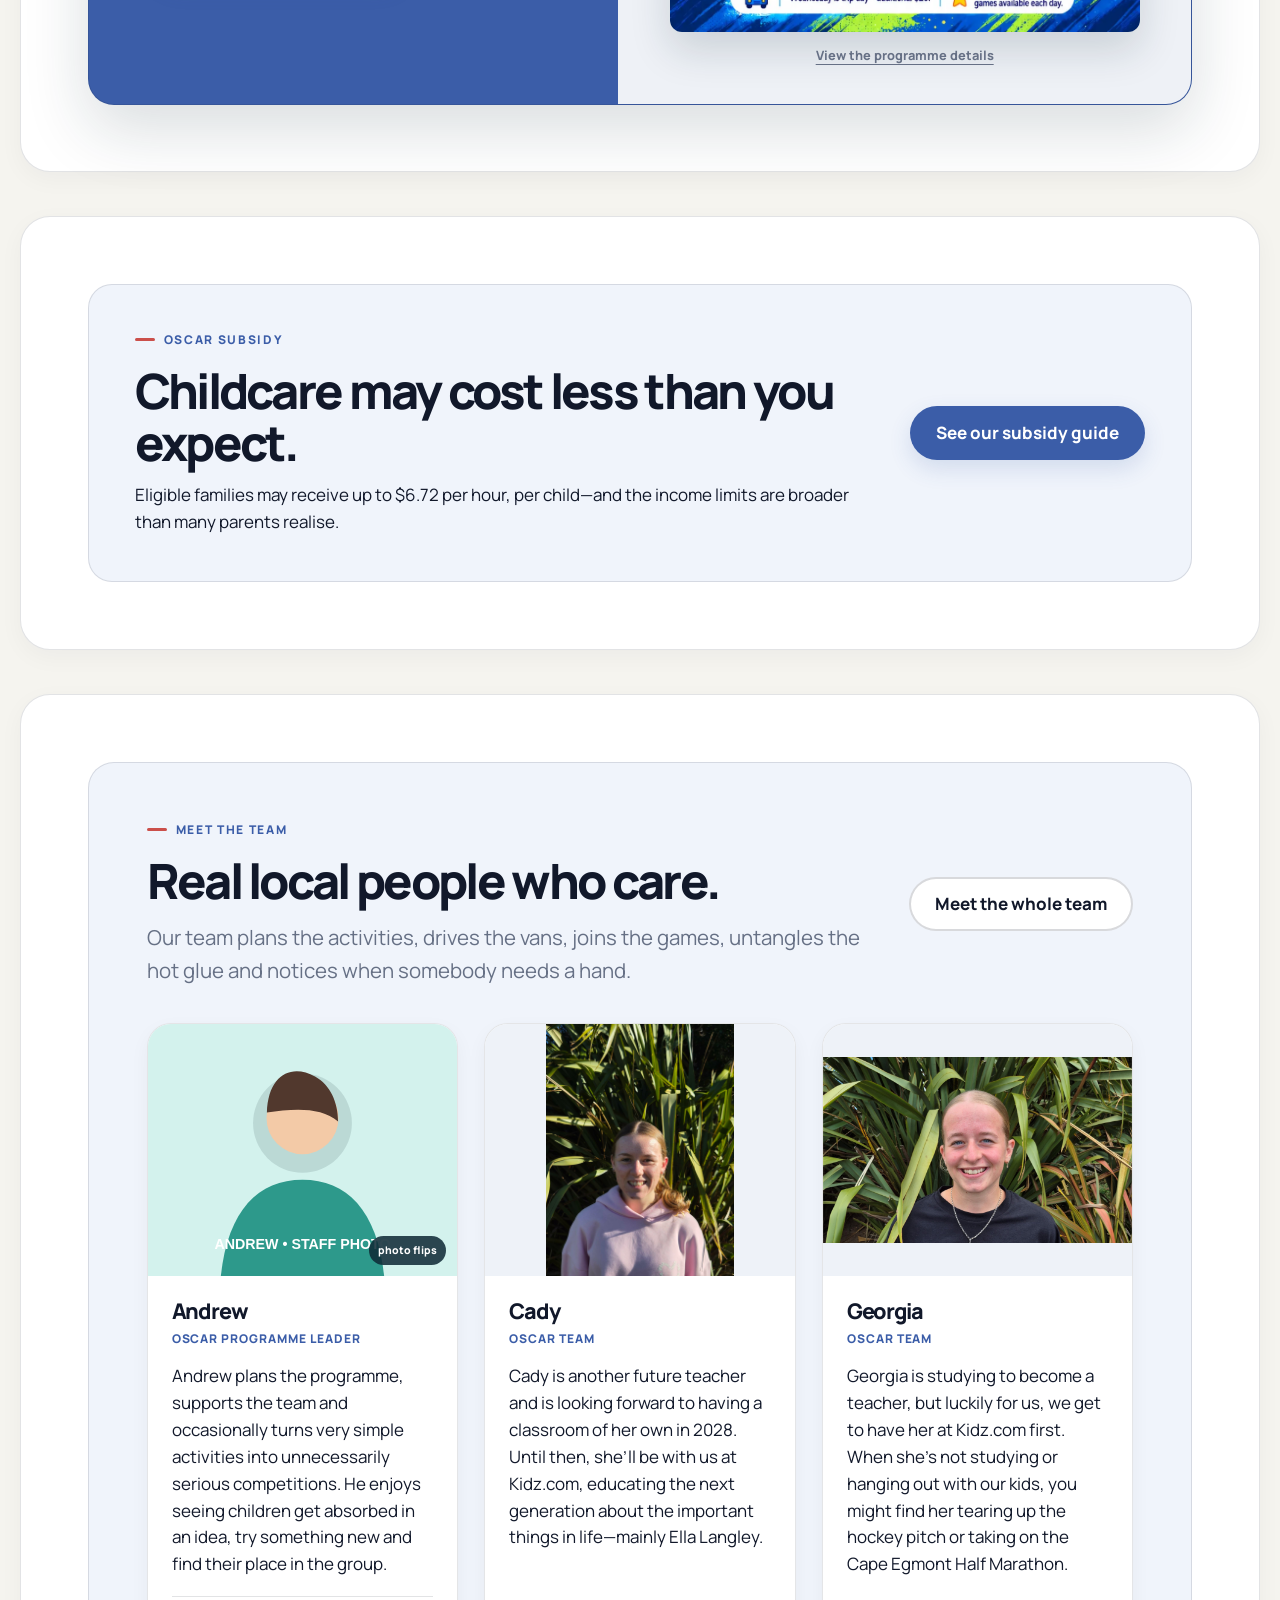
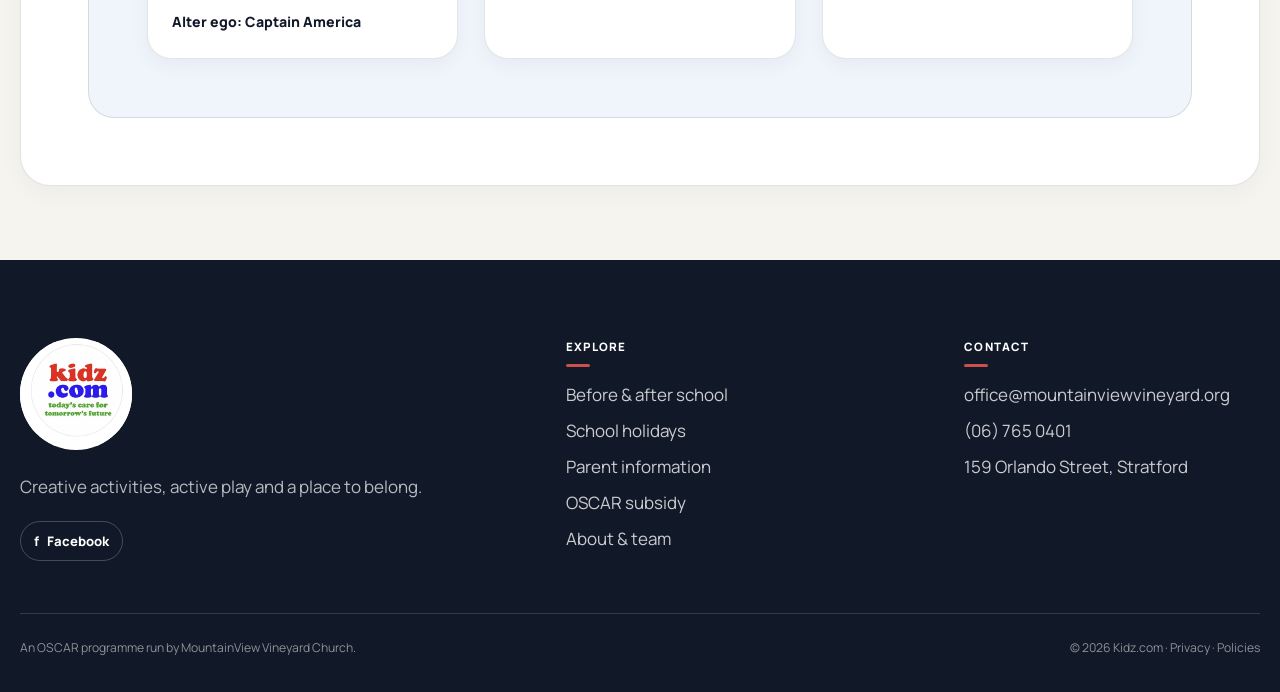
==== commit 5dadd986: "Create Wegic-inspired comparison design" ====
--- a/Kidzcom_GitHub_Flat_Fix/index.html
+++ b/Kidzcom_GitHub_Flat_Fix/index.html
@@ -25,7 +25,7 @@
           <a href="holidays.html">School holidays</a>
           <a href="parent-info.html">Parent info</a>
           <a href="about.html">About &amp; team</a>
-          <a class="nav-cta" href="parent-info.html#enrol">Enrol or enquire</a>
+          <a class="nav-cta" href="enrol.html">Enrol or enquire</a>
         </nav>
       </div>
     </header>
@@ -38,7 +38,7 @@
             <h1>Creative activities, active play and a place to <span>belong.</span></h1>
             <p class="lead">Kidz.com provides out-of-school care for children in Stratford. They can get stuck into something planned, make their own fun, spend time with friends or slow down after a long day at school.</p>
             <div class="button-row">
-              <a class="button button-primary" href="parent-info.html#enrol">Enquire or enrol <span aria-hidden="true">→</span></a>
+              <a class="button button-primary" href="enrol.html">Enquire or enrol <span aria-hidden="true">→</span></a>
               <a class="button button-secondary" href="holidays.html">View holiday programme</a>
             </div>
           </div>
--- a/Kidzcom_GitHub_Flat_Fix/styles.css
+++ b/Kidzcom_GitHub_Flat_Fix/styles.css
@@ -1,28 +1,30 @@
+@import url("https://fonts.googleapis.com/css2?family=Manrope:wght@400;500;600;700;800&display=swap");
+
 :root {
-  --ink: #142b36;
-  --ink-soft: #566870;
-  --navy: #173746;
-  --navy-dark: #0f2935;
-  --cream: #f6f3ec;
+  --ink: #11182a;
+  --ink-soft: #667085;
+  --navy: #3b5da8;
+  --navy-dark: #111827;
+  --cream: #f5f4ef;
   --paper: #ffffff;
-  --mist: #edf1f1;
-  --sand: #ded1bc;
-  --red: #c8342c;
-  --blue: #3038d8;
-  --green: #4a8e36;
+  --mist: #eef2f8;
+  --sand: #e9dfcf;
+  --red: #cb4f4a;
+  --blue: #3b5da8;
+  --green: #4d8661;
   --purple: var(--navy);
   --purple-dark: var(--navy-dark);
   --yellow: #ead8a9;
   --coral: var(--red);
   --teal: var(--green);
   --sky: var(--mist);
-  --line: rgba(20, 43, 54, 0.14);
-  --line-strong: rgba(20, 43, 54, 0.23);
-  --shadow: 0 20px 55px rgba(20, 43, 54, 0.10);
-  --radius-sm: 10px;
-  --radius: 16px;
-  --radius-lg: 24px;
-  --max: 1180px;
+  --line: rgba(17, 24, 42, 0.12);
+  --line-strong: rgba(17, 24, 42, 0.22);
+  --shadow: 0 20px 55px rgba(17, 24, 42, 0.09);
+  --radius-sm: 14px;
+  --radius: 22px;
+  --radius-lg: 30px;
+  --max: 1520px;
 }
 
 * { box-sizing: border-box; }
@@ -32,7 +34,7 @@
   margin: 0;
   color: var(--ink);
   background: var(--cream);
-  font-family: Inter, Aptos, ui-sans-serif, system-ui, -apple-system, BlinkMacSystemFont, "Segoe UI", sans-serif;
+  font-family: "Manrope", Aptos, ui-sans-serif, system-ui, -apple-system, BlinkMacSystemFont, "Segoe UI", sans-serif;
   font-size: 17px;
   line-height: 1.65;
 }
@@ -192,7 +194,7 @@
 h1, h2, h3 {
   margin-top: 0;
   color: inherit;
-  font-family: Inter, Aptos, ui-sans-serif, system-ui, -apple-system, BlinkMacSystemFont, "Segoe UI", sans-serif;
+  font-family: "Manrope", Aptos, ui-sans-serif, system-ui, -apple-system, BlinkMacSystemFont, "Segoe UI", sans-serif;
   line-height: 1.08;
   letter-spacing: -0.045em;
 }
@@ -441,9 +443,11 @@
 .feature-facts dt { margin-bottom: 3px; color: rgba(255,255,255,.64); font-size: .7rem; font-weight: 850; letter-spacing: .08em; text-transform: uppercase; }
 .feature-facts dd { margin: 0; color: white; font-size: 1.1rem; font-weight: 850; }
 .home-subsidy { background: var(--cream); }
-.team-preview { display: grid; padding: clamp(34px, 6vw, 58px); grid-template-columns: minmax(0, 1fr) auto; align-items: center; gap: 36px; border: 1px solid var(--line); border-radius: var(--radius-lg); background: var(--mist); }
+.team-preview { padding: clamp(34px, 6vw, 58px); border: 1px solid var(--line); border-radius: var(--radius-lg); background: var(--mist); }
+.team-preview-intro { display: grid; grid-template-columns: minmax(0, 1fr) auto; align-items: center; gap: 36px; }
 .team-preview h2 { margin-bottom: 14px; }
 .team-preview .lead { margin-bottom: 0; }
+.team-preview-grid { margin-top: 36px; }
 
 .outdoor-highlight {
   display: grid;
@@ -771,14 +775,14 @@
   .site-nav.is-open { display: flex; }
   .site-nav a { padding: 12px 14px; }
   .site-nav .nav-cta { margin: 5px 0 0; text-align: center; }
-  .hero-grid, .split, .programme-feature, .subsidy-hero-grid, .outdoor-highlight, .facebook-panel, .location-grid, .office-contact-panel, .choice-panel, .team-preview, .schools-served { grid-template-columns: 1fr; }
+  .hero-grid, .split, .programme-feature, .subsidy-hero-grid, .outdoor-highlight, .facebook-panel, .location-grid, .office-contact-panel, .choice-panel, .team-preview-intro, .schools-served { grid-template-columns: 1fr; }
   .hero-photos { width: min(100%, 720px); margin: 0 auto; }
   .hero-art { width: min(100%, 620px); margin: 0 auto; }
   .card-grid, .staff-grid, .blog-grid { grid-template-columns: repeat(2, 1fr); }
   .cta-panel, .subsidy-panel { grid-template-columns: 1fr; }
   .subsidy-panel .button-row { justify-content: flex-start; }
   .office-contact-panel .button-row { justify-content: flex-start; }
-  .team-preview .button { justify-self: start; }
+  .team-preview-intro .button { justify-self: start; }
 }
 
 @media (max-width: 680px) {
@@ -826,3 +830,453 @@
   html { scroll-behavior: auto; }
   *, *::before, *::after { scroll-behavior: auto !important; transition-duration: .01ms !important; animation-duration: .01ms !important; animation-iteration-count: 1 !important; }
 }
+
+/* --------------------------------------------------------------------------
+   Wegic-inspired comparison theme
+   This layer intentionally changes presentation only. Existing page copy,
+   programme information, staff data and footer content remain authoritative.
+   -------------------------------------------------------------------------- */
+
+body {
+  background: var(--cream);
+  color: var(--ink);
+  line-height: 1.58;
+}
+
+.site-alert {
+  padding: 0;
+  background: var(--blue);
+  color: white;
+  font-size: .77rem;
+}
+
+.utility-shell {
+  display: grid;
+  width: min(calc(100% - 42px), var(--max));
+  min-height: 40px;
+  margin: 0 auto;
+  grid-template-columns: 1fr auto 1fr;
+  align-items: center;
+  gap: 22px;
+}
+
+.utility-shell > * {
+  color: white;
+  font-weight: 700;
+  text-decoration: none;
+  white-space: nowrap;
+}
+
+.utility-enrolment { justify-self: center; }
+.utility-phone { justify-self: end; }
+.utility-shell a:hover { text-decoration: underline; text-underline-offset: 4px; }
+
+.site-header {
+  border-bottom: 1px solid rgba(17, 24, 42, .08);
+  background: rgba(255, 255, 255, .97);
+  box-shadow: 0 10px 28px rgba(17, 24, 42, .035);
+}
+
+.nav-shell {
+  min-height: 112px;
+  gap: 34px;
+}
+
+.site-header .logo {
+  display: grid;
+  min-width: 188px;
+  align-content: center;
+  justify-items: start;
+  line-height: 1;
+}
+
+.site-header .logo img { display: none; }
+
+.site-header .logo::before {
+  background: linear-gradient(90deg, var(--blue) 0 57%, var(--red) 57% 100%);
+  background-clip: text;
+  color: transparent;
+  content: "kidz.com";
+  font-size: 2rem;
+  font-weight: 800;
+  letter-spacing: -.075em;
+  -webkit-background-clip: text;
+  -webkit-text-fill-color: transparent;
+}
+
+.site-header .logo::after {
+  margin-top: 6px;
+  color: #77736f;
+  content: "OUT OF SCHOOL CARE";
+  font-size: .66rem;
+  font-weight: 800;
+  letter-spacing: .14em;
+}
+
+.site-nav { gap: 10px; }
+
+.site-nav a {
+  padding: 12px 13px;
+  border-radius: 0;
+  color: #292827;
+  font-size: .9rem;
+  font-weight: 600;
+}
+
+.site-nav a:hover,
+.site-nav a[aria-current="page"] {
+  background: transparent;
+  color: var(--blue);
+}
+
+.site-nav a[aria-current="page"]::after {
+  display: block;
+  width: 100%;
+  height: 3px;
+  margin-top: 7px;
+  border-radius: 4px;
+  background: var(--blue);
+  content: "";
+}
+
+.site-nav .nav-cta {
+  margin-left: 22px;
+  padding: 15px 25px;
+  border-radius: 999px;
+  background: var(--navy-dark);
+  color: white;
+  box-shadow: 0 10px 25px rgba(17, 24, 39, .13);
+}
+
+.site-nav .nav-cta:hover { background: var(--blue); color: white; }
+.site-nav .nav-cta[aria-current="page"]::after { display: none; }
+
+h1, h2, h3 {
+  font-weight: 800;
+  letter-spacing: -.055em;
+}
+
+h1 { font-size: clamp(3rem, 5.7vw, 5.5rem); }
+h2 { font-size: clamp(2rem, 3.8vw, 3.25rem); }
+.lead { line-height: 1.62; }
+
+.button {
+  min-height: 54px;
+  padding: 13px 24px;
+  border-radius: 999px;
+  background: var(--blue);
+  font-weight: 750;
+  box-shadow: 0 9px 22px rgba(59, 93, 168, .16);
+}
+
+.button:hover { background: #2e4d91; }
+.button-secondary { border-color: rgba(17,24,42,.16); background: white; box-shadow: none; }
+.button-secondary:hover { background: #f9fafc; }
+
+.hero {
+  padding: 68px 0 64px;
+  background: #fbfaf7;
+}
+
+.hero-grid {
+  grid-template-columns: minmax(0, .94fr) minmax(500px, 1.06fr);
+  gap: clamp(46px, 6vw, 92px);
+}
+
+.hero .eyebrow { color: #615e5a; }
+.hero h1 { max-width: 760px; font-size: clamp(3.5rem, 6vw, 5.9rem); }
+.hero h1 span { color: var(--blue); }
+.hero h1 span::after { background: var(--red); }
+.hero .lead { max-width: 760px; }
+
+.hero-photos {
+  min-height: 580px;
+  gap: 18px;
+}
+
+.hero-photo {
+  border-radius: 28px;
+  box-shadow: 0 16px 34px rgba(17,24,42,.12);
+}
+
+.hero-photo figcaption {
+  right: 16px;
+  bottom: 16px;
+  left: 16px;
+  padding: 15px 17px;
+  border-radius: 14px;
+  background: var(--green);
+  font-size: .82rem;
+  letter-spacing: .02em;
+}
+
+.hero-photo:nth-child(2) figcaption { background: var(--blue); }
+.hero-photo:nth-child(3) figcaption { background: var(--red); }
+
+.proof-strip {
+  padding: 28px 0 8px;
+  border: 0;
+  background: var(--cream);
+}
+
+.proof-grid {
+  overflow: hidden;
+  border: 1px solid var(--line);
+  border-radius: var(--radius-lg);
+  background: white;
+  box-shadow: 0 8px 24px rgba(17,24,42,.055);
+}
+
+.proof-item {
+  min-height: 126px;
+  padding: 48px 28px 34px 94px;
+  align-content: center;
+  font-size: 1rem;
+  font-weight: 800;
+}
+
+.proof-item::before {
+  left: 30px;
+  width: 44px;
+  height: 44px;
+  border: 1px solid rgba(77,134,97,.24);
+  background: #effaf3;
+  box-shadow: inset 0 0 0 13px #effaf3;
+}
+
+.proof-item:nth-child(2)::before { border-color: rgba(59,93,168,.24); background: #f1f5ff; box-shadow: inset 0 0 0 13px #f1f5ff; }
+.proof-item:nth-child(3)::before { border-color: rgba(203,79,74,.24); background: #fff2f1; box-shadow: inset 0 0 0 13px #fff2f1; }
+
+.page-hero {
+  padding: 82px 0 74px;
+  background: #fbfaf7 !important;
+}
+
+.page-hero .container { max-width: 1520px; }
+.page-hero h1 { max-width: 980px; }
+.page-hero .lead { max-width: 860px; }
+
+main > .section,
+main > .section-sm {
+  padding: 22px 0;
+  background: transparent !important;
+}
+
+main > .section:first-of-type:not(.page-hero):not(.hero) { padding-top: 40px; }
+main > .section:last-of-type,
+main > .section-sm:last-of-type { padding-bottom: 56px; }
+
+main > .section > .container,
+main > .section > .narrow,
+main > .section-sm > .container {
+  padding: clamp(38px, 5.2vw, 72px);
+  border: 1px solid var(--line);
+  border-radius: var(--radius-lg);
+  background: white;
+  box-shadow: 0 7px 24px rgba(17,24,42,.04);
+}
+
+main > .section.section-sky > .container,
+main > .section.section-sky > .narrow { background: #f0f4fb; }
+
+main > .section.section-coral > .container,
+main > .section.section-coral > .narrow { background: #fff3ef; }
+
+main > .section.section-purple { color: white; }
+main > .section.section-purple > .container,
+main > .section.section-purple > .narrow { border-color: transparent; background: var(--blue); }
+
+.home-section { padding: 22px 0; }
+.home-section:first-of-type { padding-top: 30px; }
+.choice-panel { gap: clamp(42px, 7vw, 96px); }
+.space-stat { background: var(--blue); }
+
+.card,
+.programme-card,
+.staff-card,
+.quick-fact,
+.value-card,
+.faq-list details,
+.info-table,
+.subsidy-highlight,
+.eligibility-card,
+.programme-slide {
+  border-color: rgba(17,24,42,.11);
+  box-shadow: 0 7px 20px rgba(17,24,42,.045);
+}
+
+.programme-card {
+  min-height: 300px;
+  border-radius: 24px;
+}
+
+.programme-card:hover {
+  border-color: rgba(59,93,168,.28);
+  box-shadow: 0 18px 42px rgba(17,24,42,.1);
+}
+
+.programme-card-action,
+.programme-hours,
+.staff-role,
+.schools-served-grid strong { color: var(--blue); }
+
+.programme-feature { border-radius: 26px; background: var(--blue); }
+.programme-visual { background: #eef1f6; }
+.subsidy-panel { border-radius: 24px; background: #f0f4fb; }
+.team-preview { border-radius: 26px; background: #f0f4fb; }
+.office-contact-panel { background: var(--blue); }
+
+.activity-list li {
+  border-color: rgba(59,93,168,.16);
+  background: #f6f8fd;
+}
+
+.values-grid { gap: 20px; }
+.value-card { border-left-width: 0; border-top: 5px solid var(--blue); border-radius: 22px; }
+.value-card:nth-child(2) { border-top-color: var(--red); }
+.value-card:nth-child(3) { border-top-color: var(--green); }
+.value-card:nth-child(4) { border-top-color: #d29a39; }
+
+.staff-card { border-radius: 24px; }
+.staff-photo-button,
+.staff-photo-static { border-radius: 0; }
+
+.map-embed,
+.facebook-embed { border-radius: 24px; }
+
+.site-footer {
+  margin-top: 18px;
+  padding: 78px 0 34px;
+  background: var(--navy-dark);
+}
+
+.footer-grid { gap: clamp(46px, 8vw, 110px); }
+.footer-logo img { border-radius: 50%; }
+
+/* Enrolment and availability enquiry page */
+.enquiry-layout {
+  display: grid;
+  grid-template-columns: minmax(0, 1.25fr) minmax(330px, .75fr);
+  gap: 28px;
+}
+
+.enquiry-form,
+.contact-stack > article {
+  border: 1px solid var(--line);
+  border-radius: 26px;
+  background: #fff;
+}
+
+.enquiry-form { padding: clamp(28px, 4vw, 48px); }
+.enquiry-form h2 { margin-bottom: 10px; font-size: clamp(1.8rem, 3vw, 2.6rem); }
+.enquiry-form > p { color: var(--ink-soft); }
+
+.form-grid {
+  display: grid;
+  margin-top: 30px;
+  grid-template-columns: repeat(2, minmax(0, 1fr));
+  gap: 22px;
+}
+
+.form-field { display: grid; gap: 9px; }
+.form-field-wide { grid-column: 1 / -1; }
+.form-field > span,
+.form-group legend {
+  color: #2d3952;
+  font-size: .76rem;
+  font-weight: 800;
+  letter-spacing: .055em;
+  text-transform: uppercase;
+}
+
+.form-field input,
+.form-field select,
+.form-field textarea {
+  width: 100%;
+  min-height: 56px;
+  padding: 14px 16px;
+  border: 1px solid rgba(17,24,42,.18);
+  border-radius: 16px;
+  background: #fff;
+  color: var(--ink);
+}
+
+.form-field textarea { min-height: 150px; resize: vertical; }
+.form-field input:focus,
+.form-field select:focus,
+.form-field textarea:focus { border-color: var(--blue); outline: 3px solid rgba(59,93,168,.12); }
+
+.form-group { margin: 25px 0 0; padding: 0; border: 0; }
+.form-group legend { margin-bottom: 12px; }
+.check-grid { display: grid; grid-template-columns: repeat(3, 1fr); gap: 12px; }
+.check-option { display: flex; min-height: 56px; padding: 13px 15px; align-items: center; gap: 10px; border: 1px solid var(--line); border-radius: 15px; background: #f8f9fc; font-weight: 700; }
+.check-option input { width: 18px; height: 18px; accent-color: var(--blue); }
+
+.form-actions { display: flex; margin-top: 28px; align-items: center; gap: 18px; }
+.form-actions .button { border: 0; cursor: pointer; }
+.form-note { margin: 0; color: var(--ink-soft); font-size: .8rem; }
+.form-status { min-height: 1.5em; margin: 18px 0 0; color: var(--blue); font-weight: 700; }
+
+.contact-stack { display: grid; align-content: start; gap: 22px; }
+.contact-stack > article { padding: clamp(27px, 4vw, 38px); }
+.contact-stack h2,
+.contact-stack h3 { margin-bottom: 14px; }
+.contact-list { display: grid; gap: 19px; margin-top: 26px; }
+.contact-list div { padding-top: 17px; border-top: 1px solid var(--line); }
+.contact-list span { display: block; margin-bottom: 4px; color: var(--ink-soft); font-size: .72rem; font-weight: 800; letter-spacing: .08em; text-transform: uppercase; }
+.contact-list a,
+.contact-list strong { font-size: 1.05rem; font-weight: 800; text-decoration-thickness: 1px; text-underline-offset: 4px; }
+.hours-list { display: grid; gap: 12px; margin-top: 22px; }
+.hours-list div { display: flex; padding-bottom: 12px; border-bottom: 1px solid var(--line); justify-content: space-between; gap: 22px; }
+.hours-list div:last-child { padding-bottom: 0; border-bottom: 0; }
+.hours-list strong { text-align: right; }
+
+@media (max-width: 1120px) {
+  .utility-history { display: none; }
+  .utility-shell { grid-template-columns: 1fr auto; }
+  .utility-enrolment { justify-self: start; }
+  .hero-grid { grid-template-columns: 1fr; }
+  .hero-photos { width: min(100%, 850px); margin: 0 auto; }
+  .enquiry-layout { grid-template-columns: 1fr; }
+}
+
+@media (max-width: 1030px) {
+  .nav-shell { min-height: 86px; }
+  .site-header .logo { min-width: 168px; }
+  .site-header .logo::before { font-size: 1.75rem; }
+  .site-nav { top: 86px; border-radius: 20px; }
+  .site-nav a[aria-current="page"]::after { display: none; }
+  .site-nav .nav-cta { margin-left: 0; }
+}
+
+@media (max-width: 680px) {
+  .utility-shell { width: min(calc(100% - 24px), var(--max)); min-height: 46px; gap: 10px; }
+  .utility-shell > * { font-size: .65rem; line-height: 1.25; white-space: normal; }
+  .utility-enrolment { max-width: 215px; }
+  .utility-phone { text-align: right; white-space: nowrap; }
+  .nav-shell { width: min(calc(100% - 28px), var(--max)); }
+  .hero { padding-top: 50px; }
+  .hero h1 { font-size: clamp(2.7rem, 14vw, 4.15rem); }
+  .hero-photos { min-height: 420px; gap: 10px; }
+  .hero-photo { border-radius: 20px; }
+  .hero-photo figcaption { right: 9px; bottom: 9px; left: 9px; padding: 10px 11px; border-radius: 10px; font-size: .7rem; }
+  .proof-strip { padding-top: 18px; }
+  .proof-grid { border-radius: 22px; }
+  .proof-item { min-height: 88px; padding: 28px 20px 24px 76px; }
+  .proof-item::before { left: 20px; width: 38px; height: 38px; }
+  main > .section,
+  main > .section-sm { padding: 12px 0; }
+  main > .section > .container,
+  main > .section > .narrow,
+  main > .section-sm > .container { width: min(calc(100% - 22px), var(--max)); padding: 30px 22px; border-radius: 23px; }
+  .page-hero { padding: 58px 0 48px; }
+  .page-hero .container { width: min(calc(100% - 30px), var(--max)); }
+  .programme-card { min-height: 260px; }
+  .form-grid,
+  .check-grid { grid-template-columns: 1fr; }
+  .form-field-wide { grid-column: auto; }
+  .form-actions { align-items: stretch; flex-direction: column; }
+  .form-actions .button { width: 100%; }
+  .hours-list div { align-items: flex-start; flex-direction: column; gap: 2px; }
+  .hours-list strong { text-align: left; }
+}
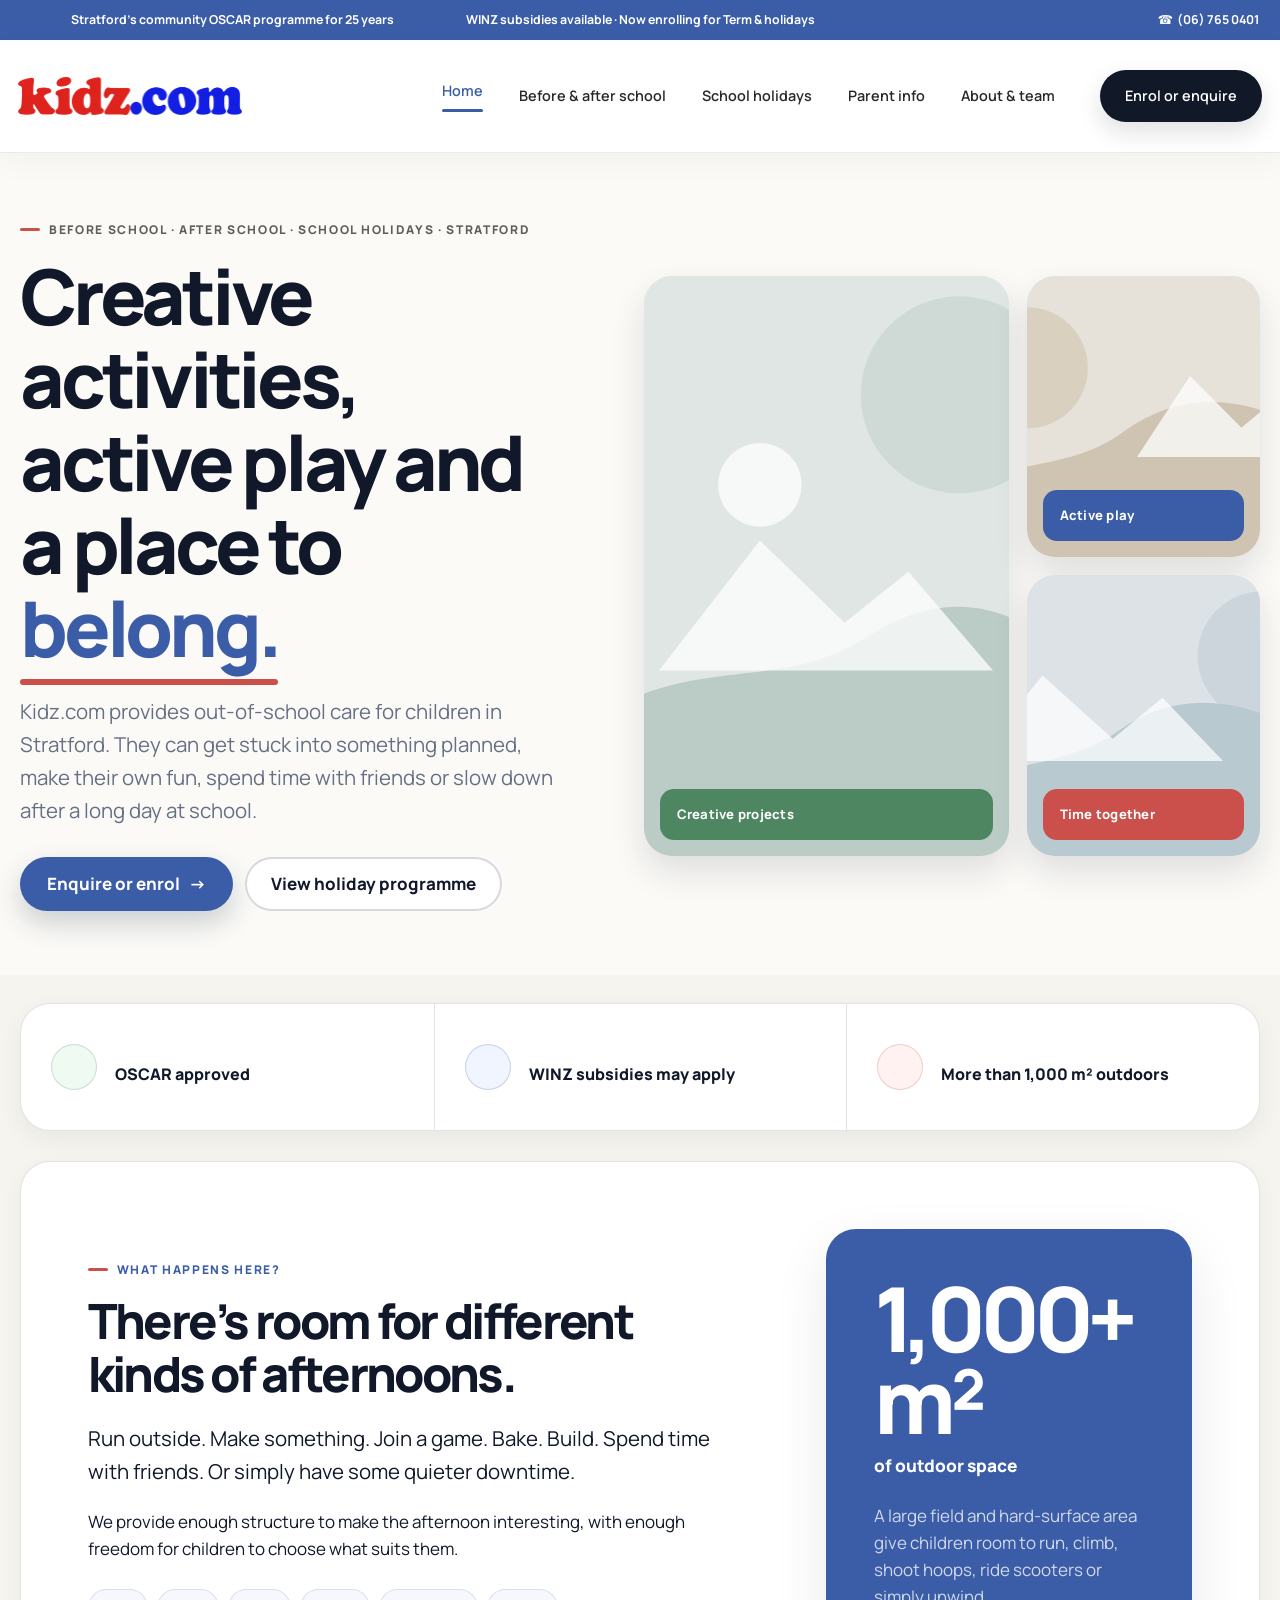
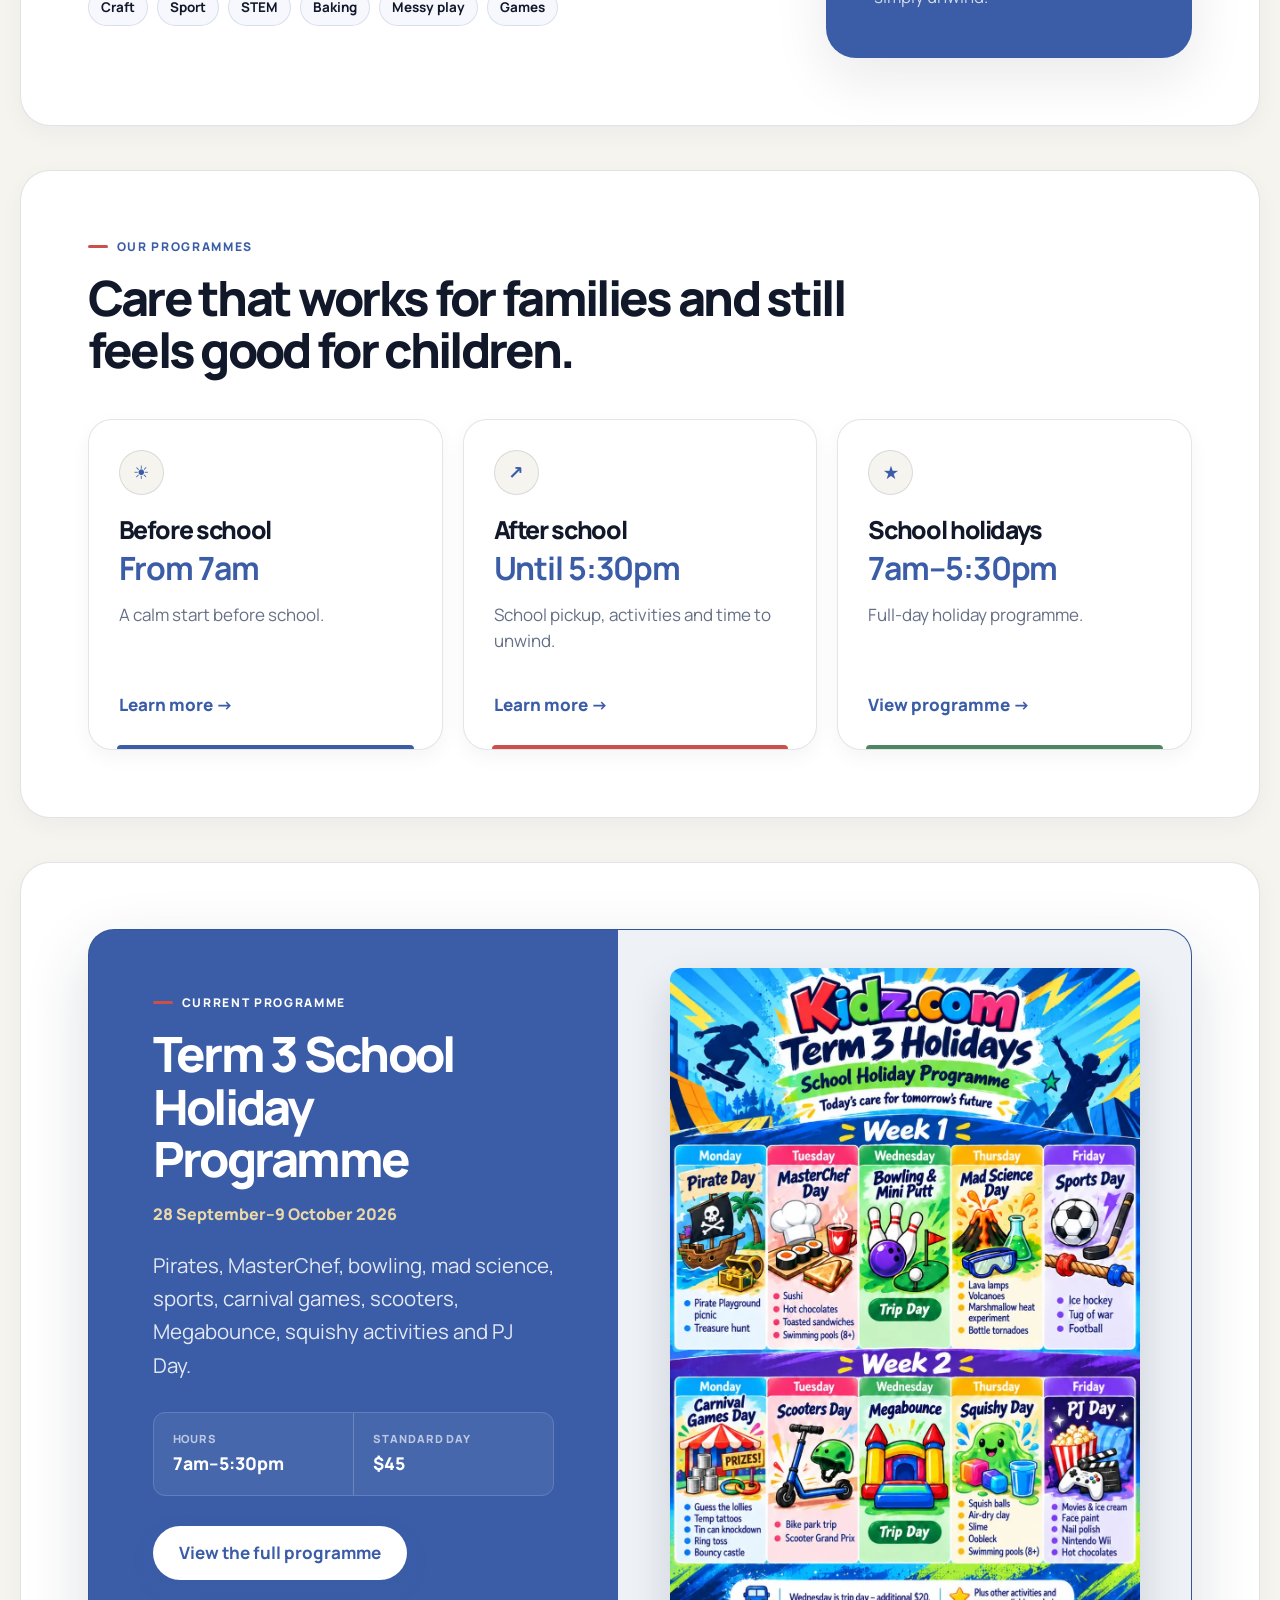
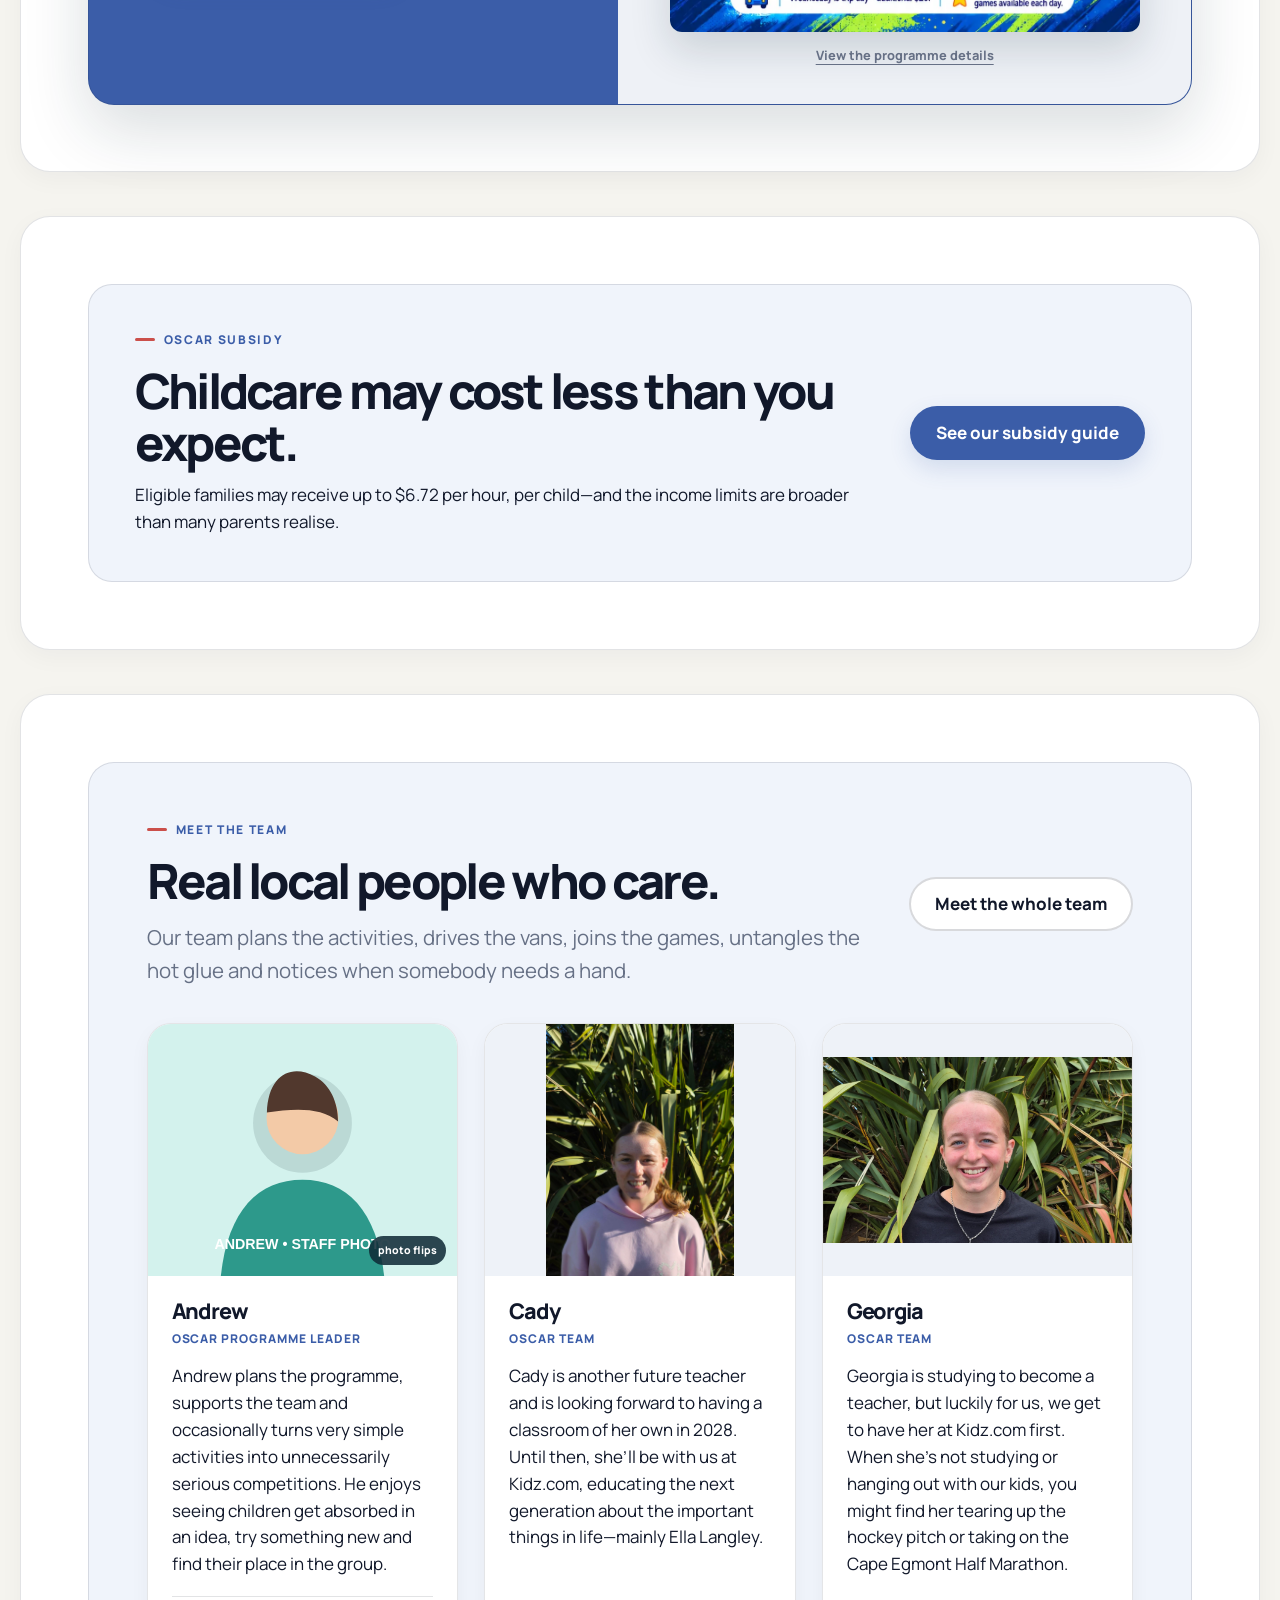
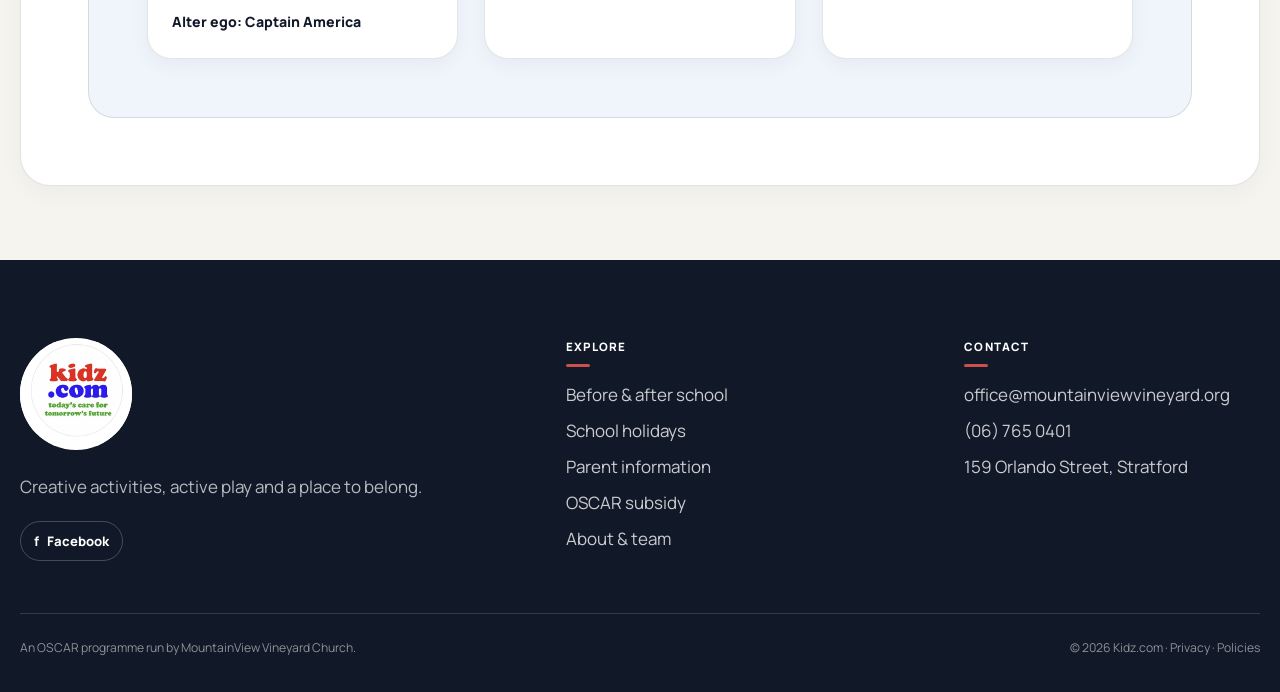
==== commit 97aff6c5: "Use the Kidz.com wordmark in the redesign header" ====
--- a/Kidzcom_GitHub_Flat_Fix/index.html
+++ b/Kidzcom_GitHub_Flat_Fix/index.html
@@ -17,7 +17,7 @@
 
     <header class="site-header">
       <div class="nav-shell">
-        <a class="logo" href="index.html" aria-label="Kidz.com home"><img src="kidz-logo.png" alt="Kidz.com — today’s care for tomorrow’s future" /></a>
+        <a class="logo" href="index.html" aria-label="Kidz.com home"><img src="kidz-logo-horizontal.png" alt="Kidz.com" /></a>
         <button class="menu-toggle" type="button" data-menu-toggle aria-expanded="false" aria-controls="site-navigation" aria-label="Open menu">☰</button>
         <nav class="site-nav" id="site-navigation" data-site-nav aria-label="Main navigation">
           <a href="index.html" aria-current="page">Home</a>
--- a/Kidzcom_GitHub_Flat_Fix/styles.css
+++ b/Kidzcom_GitHub_Flat_Fix/styles.css
@@ -883,34 +883,19 @@
 }
 
 .site-header .logo {
-  display: grid;
-  min-width: 188px;
-  align-content: center;
-  justify-items: start;
+  display: flex;
+  min-width: 224px;
+  align-items: center;
+  justify-content: flex-start;
   line-height: 1;
 }
 
-.site-header .logo img { display: none; }
-
-.site-header .logo::before {
-  background: linear-gradient(90deg, var(--blue) 0 57%, var(--red) 57% 100%);
-  background-clip: text;
-  color: transparent;
-  content: "kidz.com";
-  font-size: 2rem;
-  font-weight: 800;
-  letter-spacing: -.075em;
-  -webkit-background-clip: text;
-  -webkit-text-fill-color: transparent;
-}
-
-.site-header .logo::after {
-  margin-top: 6px;
-  color: #77736f;
-  content: "OUT OF SCHOOL CARE";
-  font-size: .66rem;
-  font-weight: 800;
-  letter-spacing: .14em;
+.site-header .logo img {
+  display: block;
+  width: 224px;
+  height: auto;
+  border-radius: 0;
+  object-fit: contain;
 }
 
 .site-nav { gap: 10px; }
@@ -1242,8 +1227,8 @@
 
 @media (max-width: 1030px) {
   .nav-shell { min-height: 86px; }
-  .site-header .logo { min-width: 168px; }
-  .site-header .logo::before { font-size: 1.75rem; }
+  .site-header .logo { min-width: 0; }
+  .site-header .logo img { width: 184px; }
   .site-nav { top: 86px; border-radius: 20px; }
   .site-nav a[aria-current="page"]::after { display: none; }
   .site-nav .nav-cta { margin-left: 0; }
@@ -1255,6 +1240,7 @@
   .utility-enrolment { max-width: 215px; }
   .utility-phone { text-align: right; white-space: nowrap; }
   .nav-shell { width: min(calc(100% - 28px), var(--max)); }
+  .site-header .logo img { width: 168px; }
   .hero { padding-top: 50px; }
   .hero h1 { font-size: clamp(2.7rem, 14vw, 4.15rem); }
   .hero-photos { min-height: 420px; gap: 10px; }
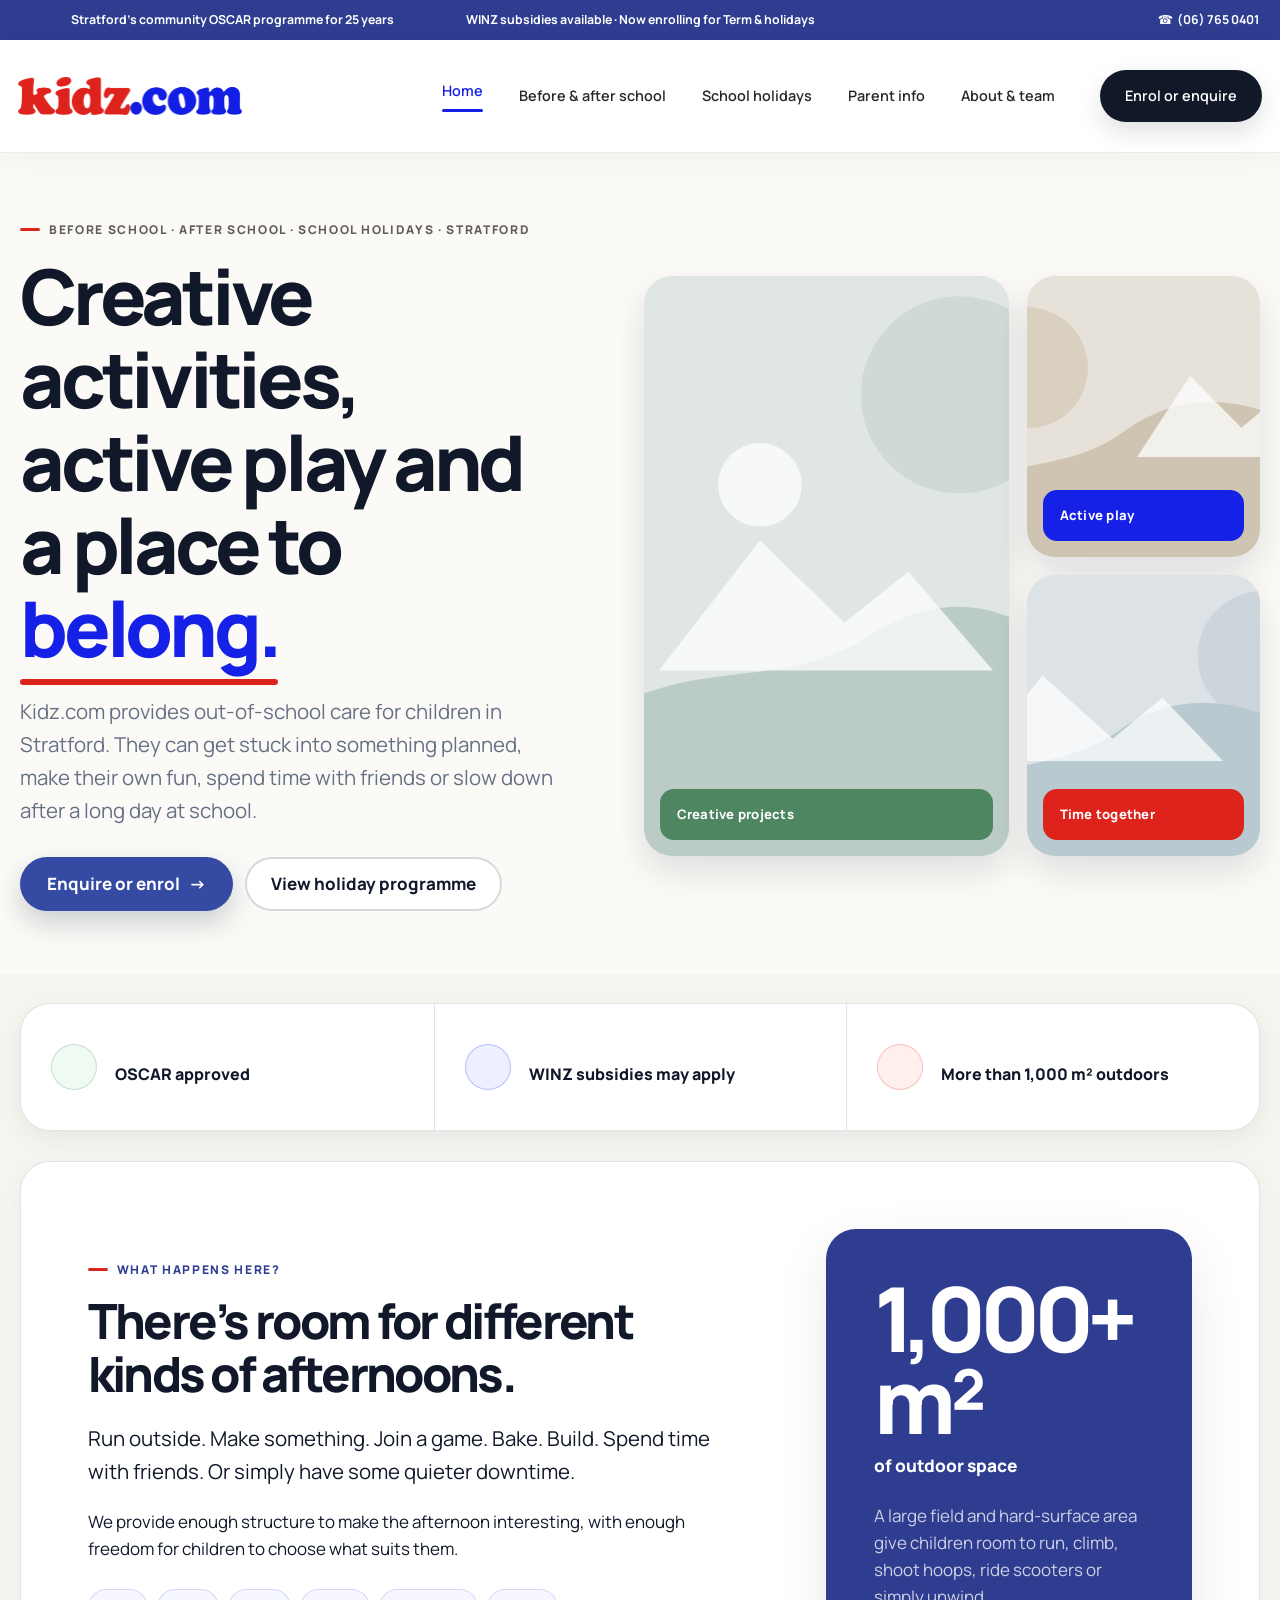
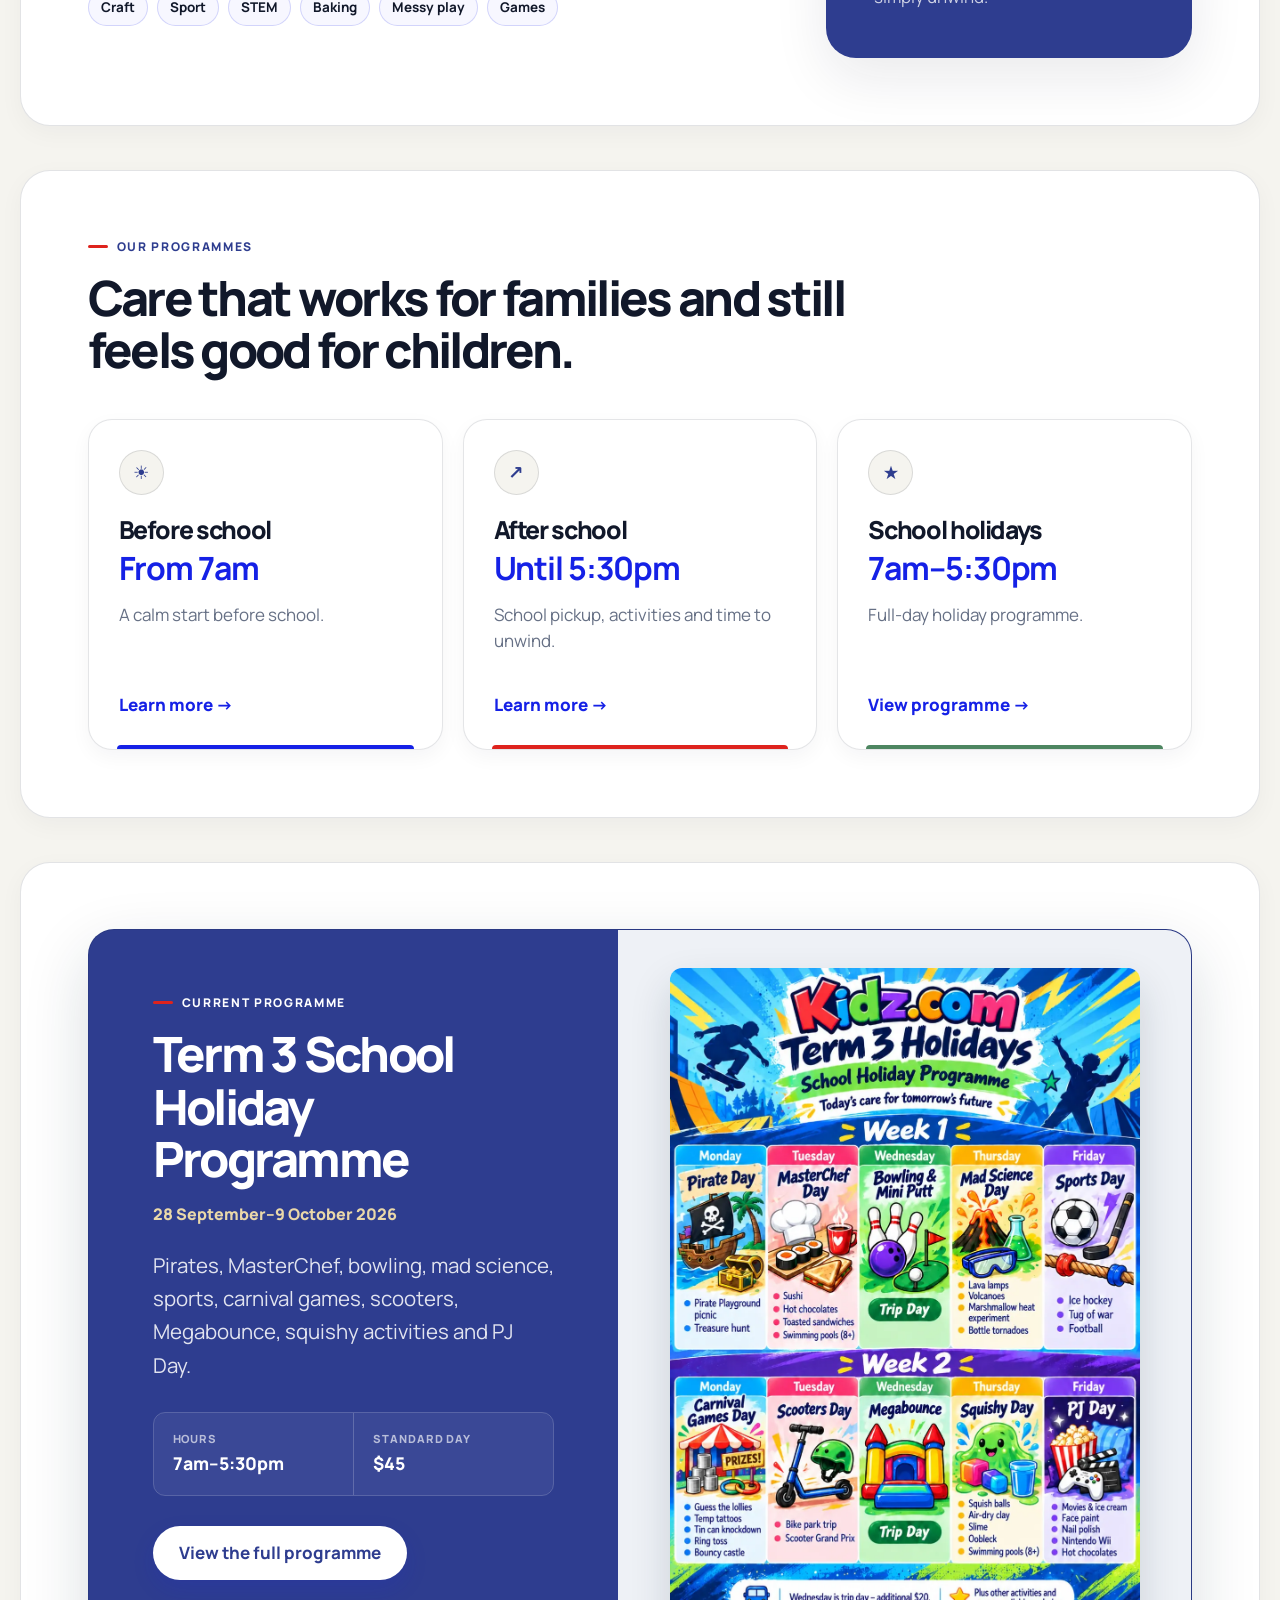
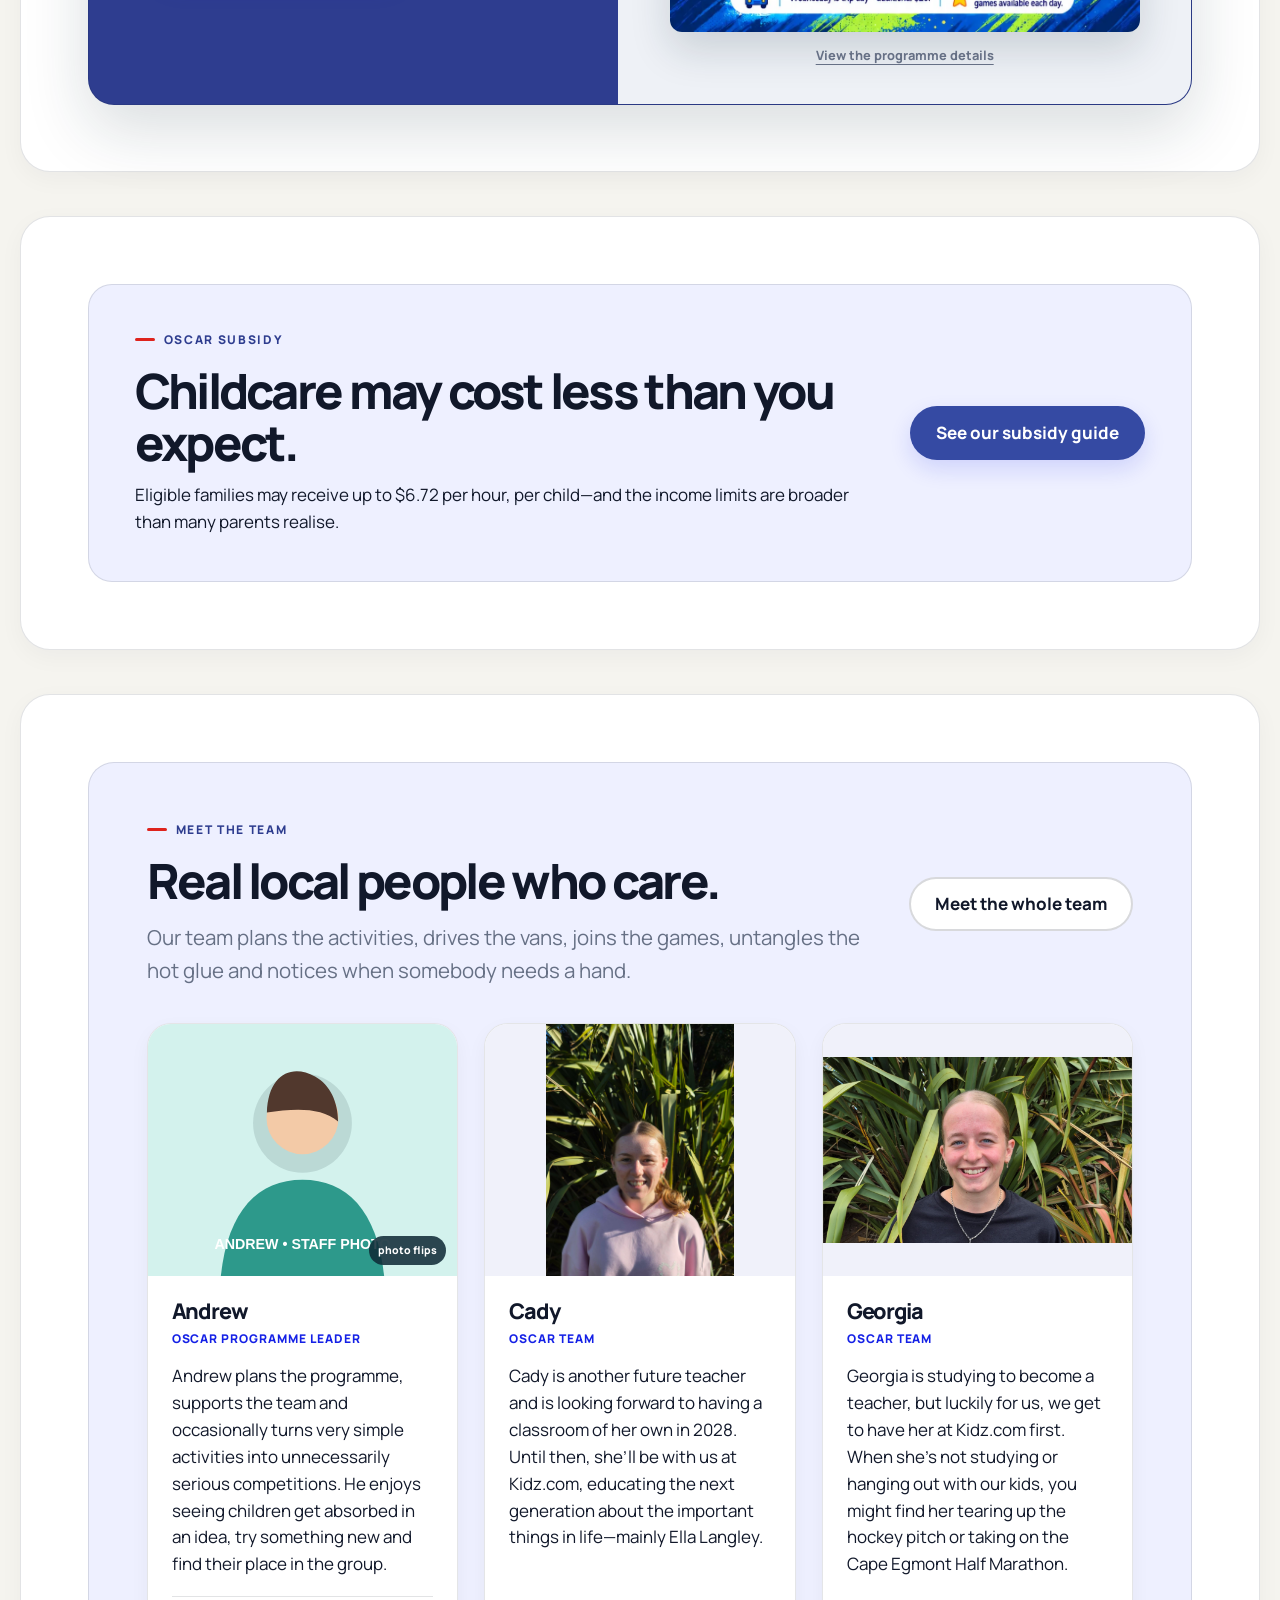
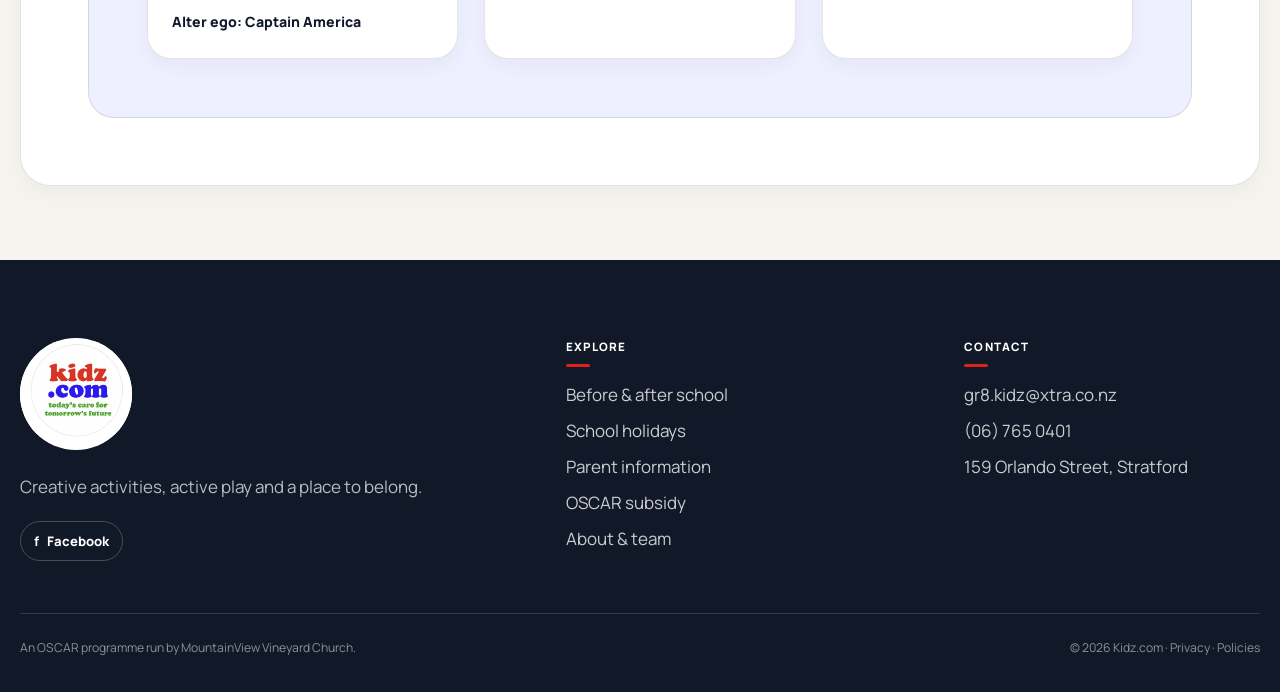
==== commit 8fb93cfe: "Connect enquiries to Kidz.com office email" ====
--- a/Kidzcom_GitHub_Flat_Fix/index.html
+++ b/Kidzcom_GitHub_Flat_Fix/index.html
@@ -175,7 +175,7 @@
           <div>
             <p class="footer-title">Contact</p>
             <div class="footer-links">
-              <a href="mailto:office@mountainviewvineyard.org">office@mountainviewvineyard.org</a>
+              <a href="mailto:gr8.kidz@xtra.co.nz">gr8.kidz@xtra.co.nz</a>
               <a href="tel:+6467650401">(06) 765 0401</a>
               <a href="https://maps.google.com/?q=159+Orlando+Street+Stratford+New+Zealand">159 Orlando Street, Stratford</a>
             </div>
--- a/Kidzcom_GitHub_Flat_Fix/styles.css
+++ b/Kidzcom_GitHub_Flat_Fix/styles.css
@@ -3,14 +3,21 @@
 :root {
   --ink: #11182a;
   --ink-soft: #667085;
-  --navy: #3b5da8;
+  --brand-blue: #1521e6;
+  --brand-blue-deep: #2e3d8f;
+  --brand-blue-mid: #354aa3;
+  --brand-blue-soft: #eef0ff;
+  --brand-red: #de231d;
+  --brand-red-deep: #bd3933;
+  --brand-red-soft: #fff0ee;
+  --navy: var(--brand-blue-deep);
   --navy-dark: #111827;
   --cream: #f5f4ef;
   --paper: #ffffff;
-  --mist: #eef2f8;
+  --mist: #f0f1fa;
   --sand: #e9dfcf;
-  --red: #cb4f4a;
-  --blue: #3b5da8;
+  --red: var(--brand-red-deep);
+  --blue: var(--brand-blue-mid);
   --green: #4d8661;
   --purple: var(--navy);
   --purple-dark: var(--navy-dark);
@@ -111,8 +118,8 @@
   object-fit: contain;
 }
 
-.logo-dot { color: var(--red); }
-.logo-com { color: var(--blue); }
+.logo-dot { color: var(--brand-red); }
+.logo-com { color: var(--brand-blue); }
 
 .site-nav {
   display: flex;
@@ -184,7 +191,7 @@
   height: 3px;
   margin: 0 9px 3px 0;
   border-radius: 2px;
-  background: var(--red);
+  background: var(--brand-red);
   content: "";
 }
 
@@ -264,7 +271,7 @@
   left: 0;
   height: 6px;
   border-radius: 6px;
-  background: var(--red);
+  background: var(--brand-red);
   content: "";
 }
 
@@ -346,8 +353,8 @@
   transform: translateY(-50%);
 }
 
-.proof-item:nth-child(2)::before { background: var(--blue); }
-.proof-item:nth-child(3)::before { background: var(--red); }
+.proof-item:nth-child(2)::before { background: var(--brand-blue); }
+.proof-item:nth-child(3)::before { background: var(--brand-red); }
 .proof-item + .proof-item { border-left: 1px solid var(--line); }
 
 .split { display: grid; grid-template-columns: .92fr 1.08fr; align-items: start; gap: 70px; }
@@ -371,12 +378,12 @@
   left: 28px;
   height: 3px;
   border-radius: 3px 3px 0 0;
-  background: var(--blue);
+  background: var(--brand-blue);
   content: "";
   opacity: .8;
 }
 
-.card:nth-child(2)::after { background: var(--red); }
+.card:nth-child(2)::after { background: var(--brand-red); }
 .card:nth-child(3)::after { background: var(--green); }
 .card-link { color: var(--navy); font-weight: 800; text-underline-offset: 4px; }
 
@@ -400,12 +407,12 @@
   min-height: 225px;
   padding: 30px;
   border: 1px solid var(--line);
-  border-left: 5px solid var(--blue);
+  border-left: 5px solid var(--brand-blue);
   border-radius: var(--radius-sm);
   background: var(--paper);
 }
 
-.value-card:nth-child(2) { border-left-color: var(--red); }
+.value-card:nth-child(2) { border-left-color: var(--brand-red); }
 .value-card:nth-child(3) { border-left-color: var(--green); }
 .value-card:nth-child(4) { border-left-color: var(--sand); }
 .number { display: block; margin-bottom: 32px; color: var(--ink-soft); font-size: .77rem; font-weight: 900; letter-spacing: .08em; }
@@ -424,8 +431,8 @@
 
 .programme-card-grid { align-items: stretch; }
 .programme-card { position: relative; display: flex; min-height: 310px; padding: 30px; overflow: hidden; border: 1px solid var(--line); border-radius: var(--radius); flex-direction: column; background: var(--paper); color: var(--ink); box-shadow: 0 8px 24px rgba(20,43,54,.04); text-decoration: none; transition: transform 180ms ease, box-shadow 180ms ease, border-color 180ms ease; }
-.programme-card::after { position: absolute; right: 28px; bottom: 0; left: 28px; height: 4px; border-radius: 4px 4px 0 0; background: var(--blue); content: ""; }
-.programme-card:nth-child(2)::after { background: var(--red); }
+.programme-card::after { position: absolute; right: 28px; bottom: 0; left: 28px; height: 4px; border-radius: 4px 4px 0 0; background: var(--brand-blue); content: ""; }
+.programme-card:nth-child(2)::after { background: var(--brand-red); }
 .programme-card:nth-child(3)::after { background: var(--green); }
 .programme-card:hover { border-color: var(--line-strong); transform: translateY(-5px); box-shadow: 0 18px 42px rgba(20,43,54,.12); }
 .programme-card h3 { margin-bottom: 8px; font-size: 1.55rem; }
@@ -570,7 +577,7 @@
 
 .programme-copy { padding: clamp(36px, 5vw, 64px); }
 .programme-copy .eyebrow { color: white; }
-.programme-copy .eyebrow::before { background: var(--red); }
+.programme-copy .eyebrow::before { background: var(--brand-red); }
 .programme-copy .lead { color: rgba(255,255,255,.86); }
 .programme-copy .button { background: white; color: var(--navy); }
 .programme-copy .button:hover { background: var(--cream); }
@@ -662,8 +669,8 @@
 
 .parent-glance-heading { margin-bottom: 32px; }
 .quick-facts-grid { display: grid; margin: 0; grid-template-columns: repeat(3, 1fr); gap: 16px; }
-.quick-fact { min-height: 165px; padding: 25px; border: 1px solid var(--line); border-top: 4px solid var(--blue); border-radius: var(--radius); background: var(--paper); box-shadow: 0 8px 24px rgba(20,43,54,.04); }
-.quick-fact:nth-child(2), .quick-fact:nth-child(5) { border-top-color: var(--red); }
+.quick-fact { min-height: 165px; padding: 25px; border: 1px solid var(--line); border-top: 4px solid var(--brand-blue); border-radius: var(--radius); background: var(--paper); box-shadow: 0 8px 24px rgba(20,43,54,.04); }
+.quick-fact:nth-child(2), .quick-fact:nth-child(5) { border-top-color: var(--brand-red); }
 .quick-fact:nth-child(3), .quick-fact:nth-child(6) { border-top-color: var(--green); }
 .quick-fact dt { margin-bottom: 17px; color: var(--ink-soft); font-size: .72rem; font-weight: 900; letter-spacing: .1em; text-transform: uppercase; }
 .quick-fact dd { margin: 0; color: var(--navy); font-size: clamp(1.25rem, 2.4vw, 1.72rem); font-weight: 820; line-height: 1.2; letter-spacing: -.035em; }
@@ -699,14 +706,14 @@
 
 .article { padding-bottom: 90px; }
 .article h2 { margin-top: 52px; font-size: 2.15rem; }
-.article-callout { margin: 36px 0; padding: 28px; border-left: 5px solid var(--red); border-radius: 0 var(--radius) var(--radius) 0; background: var(--paper); font-size: 1.1rem; font-weight: 700; }
+.article-callout { margin: 36px 0; padding: 28px; border-left: 5px solid var(--brand-red); border-radius: 0 var(--radius) var(--radius) 0; background: var(--paper); font-size: 1.1rem; font-weight: 700; }
 
 .site-footer { padding: 68px 0 30px; background: var(--navy-dark); color: white; }
 .footer-grid { display: grid; grid-template-columns: 1.2fr .8fr .8fr; gap: 54px; }
 .footer-logo img { width: 112px; height: 112px; background: white; }
 .footer-tagline { max-width: 420px; margin-top: 16px; color: rgba(255,255,255,.7); }
 .footer-title { margin-bottom: 15px; color: white; font-size: .72rem; font-weight: 900; letter-spacing: .1em; text-transform: uppercase; }
-.footer-title::after { display: block; width: 24px; height: 3px; margin-top: 8px; border-radius: 3px; background: var(--red); content: ""; }
+.footer-title::after { display: block; width: 24px; height: 3px; margin-top: 8px; border-radius: 3px; background: var(--brand-red); content: ""; }
 .footer-links { display: grid; gap: 9px; }
 .footer-links a { color: rgba(255,255,255,.78); text-decoration: none; }
 .footer-links a:hover { color: white; text-decoration: underline; text-underline-offset: 4px; }
@@ -845,7 +852,7 @@
 
 .site-alert {
   padding: 0;
-  background: var(--blue);
+  background: var(--brand-blue-deep);
   color: white;
   font-size: .77rem;
 }
@@ -911,7 +918,7 @@
 .site-nav a:hover,
 .site-nav a[aria-current="page"] {
   background: transparent;
-  color: var(--blue);
+  color: var(--brand-blue);
 }
 
 .site-nav a[aria-current="page"]::after {
@@ -920,7 +927,7 @@
   height: 3px;
   margin-top: 7px;
   border-radius: 4px;
-  background: var(--blue);
+  background: var(--brand-blue);
   content: "";
 }
 
@@ -933,7 +940,7 @@
   box-shadow: 0 10px 25px rgba(17, 24, 39, .13);
 }
 
-.site-nav .nav-cta:hover { background: var(--blue); color: white; }
+.site-nav .nav-cta:hover { background: var(--brand-blue); color: white; }
 .site-nav .nav-cta[aria-current="page"]::after { display: none; }
 
 h1, h2, h3 {
@@ -951,10 +958,10 @@
   border-radius: 999px;
   background: var(--blue);
   font-weight: 750;
-  box-shadow: 0 9px 22px rgba(59, 93, 168, .16);
-}
-
-.button:hover { background: #2e4d91; }
+  box-shadow: 0 9px 22px rgba(21, 33, 230, .14);
+}
+
+.button:hover { background: var(--brand-blue); }
 .button-secondary { border-color: rgba(17,24,42,.16); background: white; box-shadow: none; }
 .button-secondary:hover { background: #f9fafc; }
 
@@ -970,8 +977,8 @@
 
 .hero .eyebrow { color: #615e5a; }
 .hero h1 { max-width: 760px; font-size: clamp(3.5rem, 6vw, 5.9rem); }
-.hero h1 span { color: var(--blue); }
-.hero h1 span::after { background: var(--red); }
+.hero h1 span { color: var(--brand-blue); }
+.hero h1 span::after { background: var(--brand-red); }
 .hero .lead { max-width: 760px; }
 
 .hero-photos {
@@ -995,8 +1002,8 @@
   letter-spacing: .02em;
 }
 
-.hero-photo:nth-child(2) figcaption { background: var(--blue); }
-.hero-photo:nth-child(3) figcaption { background: var(--red); }
+.hero-photo:nth-child(2) figcaption { background: var(--brand-blue); }
+.hero-photo:nth-child(3) figcaption { background: var(--brand-red); }
 
 .proof-strip {
   padding: 28px 0 8px;
@@ -1029,8 +1036,8 @@
   box-shadow: inset 0 0 0 13px #effaf3;
 }
 
-.proof-item:nth-child(2)::before { border-color: rgba(59,93,168,.24); background: #f1f5ff; box-shadow: inset 0 0 0 13px #f1f5ff; }
-.proof-item:nth-child(3)::before { border-color: rgba(203,79,74,.24); background: #fff2f1; box-shadow: inset 0 0 0 13px #fff2f1; }
+.proof-item:nth-child(2)::before { border-color: rgba(21,33,230,.24); background: var(--brand-blue-soft); box-shadow: inset 0 0 0 13px var(--brand-blue-soft); }
+.proof-item:nth-child(3)::before { border-color: rgba(222,35,29,.24); background: var(--brand-red-soft); box-shadow: inset 0 0 0 13px var(--brand-red-soft); }
 
 .page-hero {
   padding: 82px 0 74px;
@@ -1062,19 +1069,19 @@
 }
 
 main > .section.section-sky > .container,
-main > .section.section-sky > .narrow { background: #f0f4fb; }
+main > .section.section-sky > .narrow { background: var(--brand-blue-soft); }
 
 main > .section.section-coral > .container,
-main > .section.section-coral > .narrow { background: #fff3ef; }
+main > .section.section-coral > .narrow { background: var(--brand-red-soft); }
 
 main > .section.section-purple { color: white; }
 main > .section.section-purple > .container,
-main > .section.section-purple > .narrow { border-color: transparent; background: var(--blue); }
+main > .section.section-purple > .narrow { border-color: transparent; background: var(--brand-blue-deep); }
 
 .home-section { padding: 22px 0; }
 .home-section:first-of-type { padding-top: 30px; }
 .choice-panel { gap: clamp(42px, 7vw, 96px); }
-.space-stat { background: var(--blue); }
+.space-stat { background: var(--brand-blue-deep); }
 
 .card,
 .programme-card,
@@ -1096,29 +1103,29 @@
 }
 
 .programme-card:hover {
-  border-color: rgba(59,93,168,.28);
+  border-color: rgba(21,33,230,.28);
   box-shadow: 0 18px 42px rgba(17,24,42,.1);
 }
 
 .programme-card-action,
 .programme-hours,
 .staff-role,
-.schools-served-grid strong { color: var(--blue); }
-
-.programme-feature { border-radius: 26px; background: var(--blue); }
+.schools-served-grid strong { color: var(--brand-blue); }
+
+.programme-feature { border-radius: 26px; background: var(--brand-blue-deep); }
 .programme-visual { background: #eef1f6; }
-.subsidy-panel { border-radius: 24px; background: #f0f4fb; }
-.team-preview { border-radius: 26px; background: #f0f4fb; }
-.office-contact-panel { background: var(--blue); }
+.subsidy-panel { border-radius: 24px; background: var(--brand-blue-soft); }
+.team-preview { border-radius: 26px; background: var(--brand-blue-soft); }
+.office-contact-panel { background: var(--brand-blue-deep); }
 
 .activity-list li {
-  border-color: rgba(59,93,168,.16);
-  background: #f6f8fd;
+  border-color: rgba(21,33,230,.16);
+  background: #f7f7ff;
 }
 
 .values-grid { gap: 20px; }
-.value-card { border-left-width: 0; border-top: 5px solid var(--blue); border-radius: 22px; }
-.value-card:nth-child(2) { border-top-color: var(--red); }
+.value-card { border-left-width: 0; border-top: 5px solid var(--brand-blue); border-radius: 22px; }
+.value-card:nth-child(2) { border-top-color: var(--brand-red); }
 .value-card:nth-child(3) { border-top-color: var(--green); }
 .value-card:nth-child(4) { border-top-color: #d29a39; }
 
@@ -1189,18 +1196,19 @@
 .form-field textarea { min-height: 150px; resize: vertical; }
 .form-field input:focus,
 .form-field select:focus,
-.form-field textarea:focus { border-color: var(--blue); outline: 3px solid rgba(59,93,168,.12); }
+.form-field textarea:focus { border-color: var(--brand-blue); outline: 3px solid rgba(21,33,230,.12); }
 
 .form-group { margin: 25px 0 0; padding: 0; border: 0; }
 .form-group legend { margin-bottom: 12px; }
 .check-grid { display: grid; grid-template-columns: repeat(3, 1fr); gap: 12px; }
 .check-option { display: flex; min-height: 56px; padding: 13px 15px; align-items: center; gap: 10px; border: 1px solid var(--line); border-radius: 15px; background: #f8f9fc; font-weight: 700; }
-.check-option input { width: 18px; height: 18px; accent-color: var(--blue); }
+.check-option input { width: 18px; height: 18px; accent-color: var(--brand-blue); }
 
 .form-actions { display: flex; margin-top: 28px; align-items: center; gap: 18px; }
 .form-actions .button { border: 0; cursor: pointer; }
 .form-note { margin: 0; color: var(--ink-soft); font-size: .8rem; }
-.form-status { min-height: 1.5em; margin: 18px 0 0; color: var(--blue); font-weight: 700; }
+.form-status { min-height: 1.5em; margin: 18px 0 0; color: var(--brand-blue); font-weight: 700; }
+.form-honeypot { position: absolute !important; left: -10000px !important; width: 1px !important; height: 1px !important; overflow: hidden !important; }
 
 .contact-stack { display: grid; align-content: start; gap: 22px; }
 .contact-stack > article { padding: clamp(27px, 4vw, 38px); }
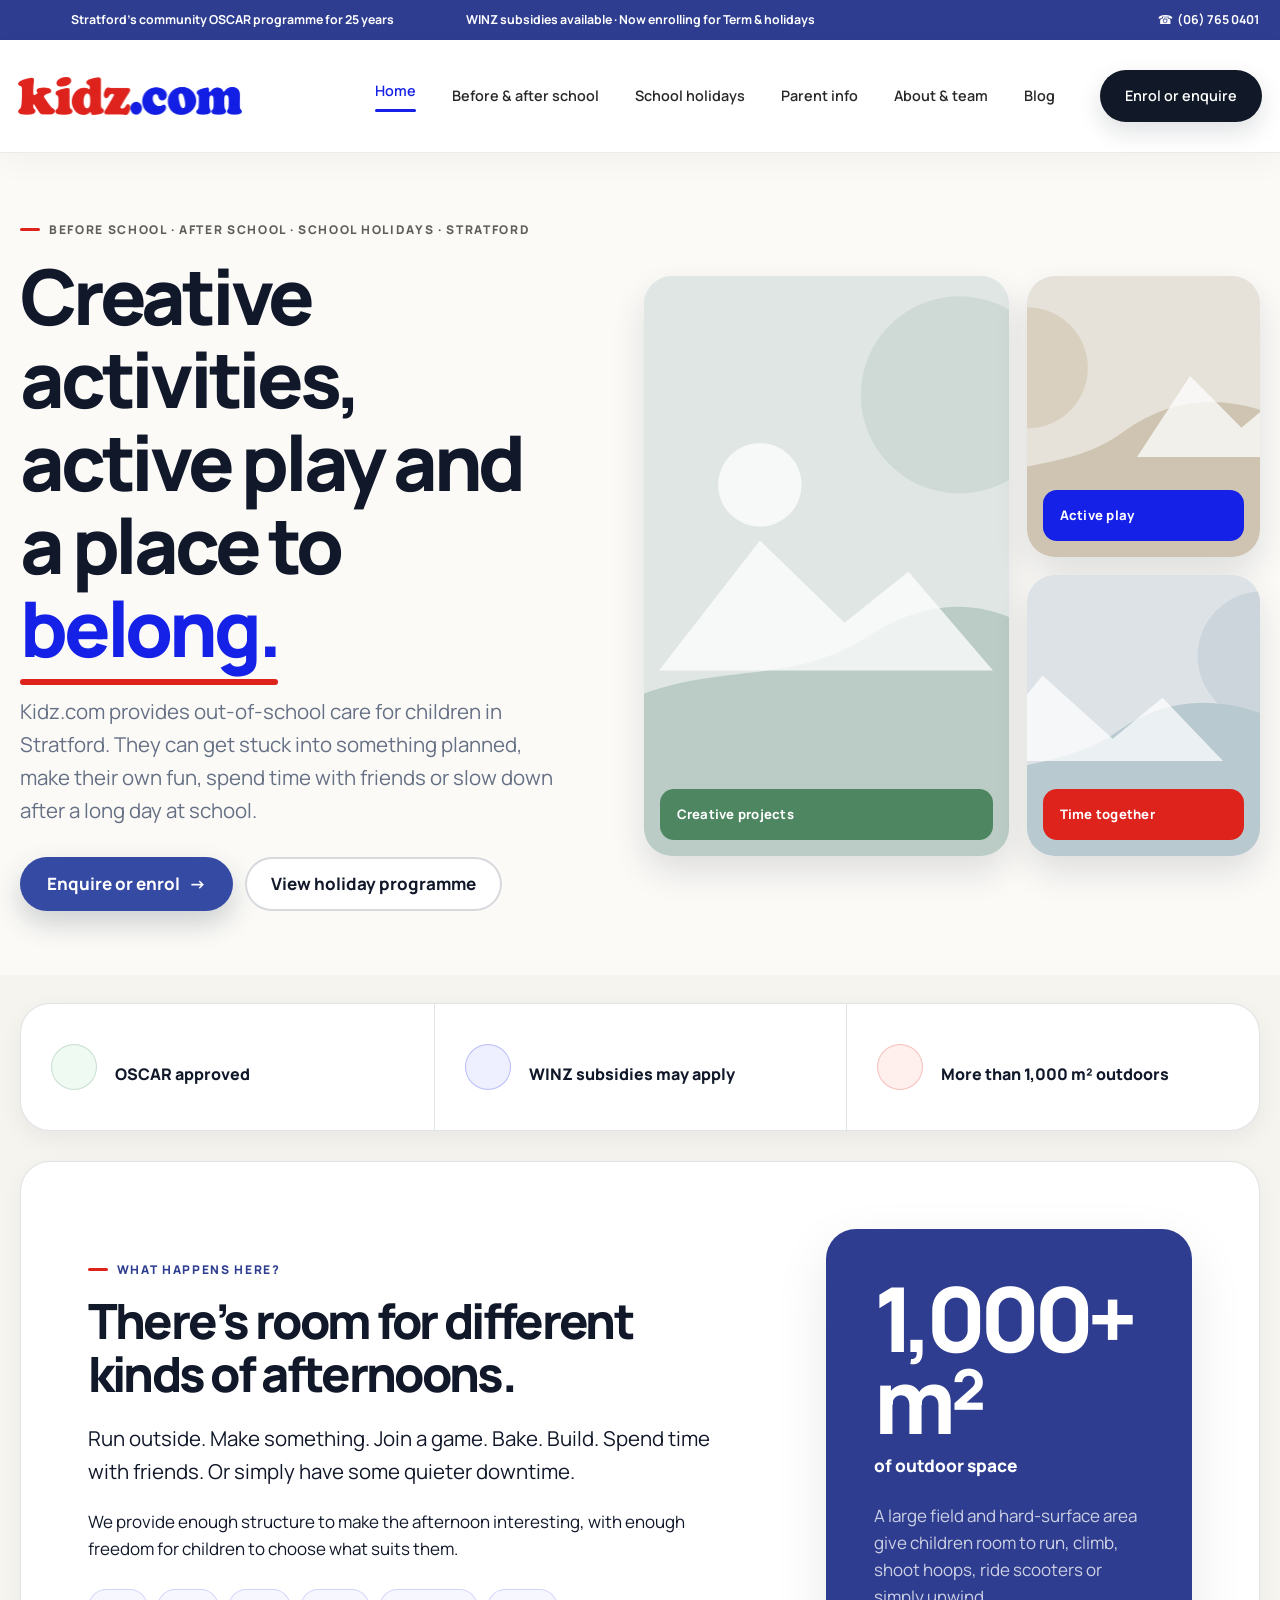
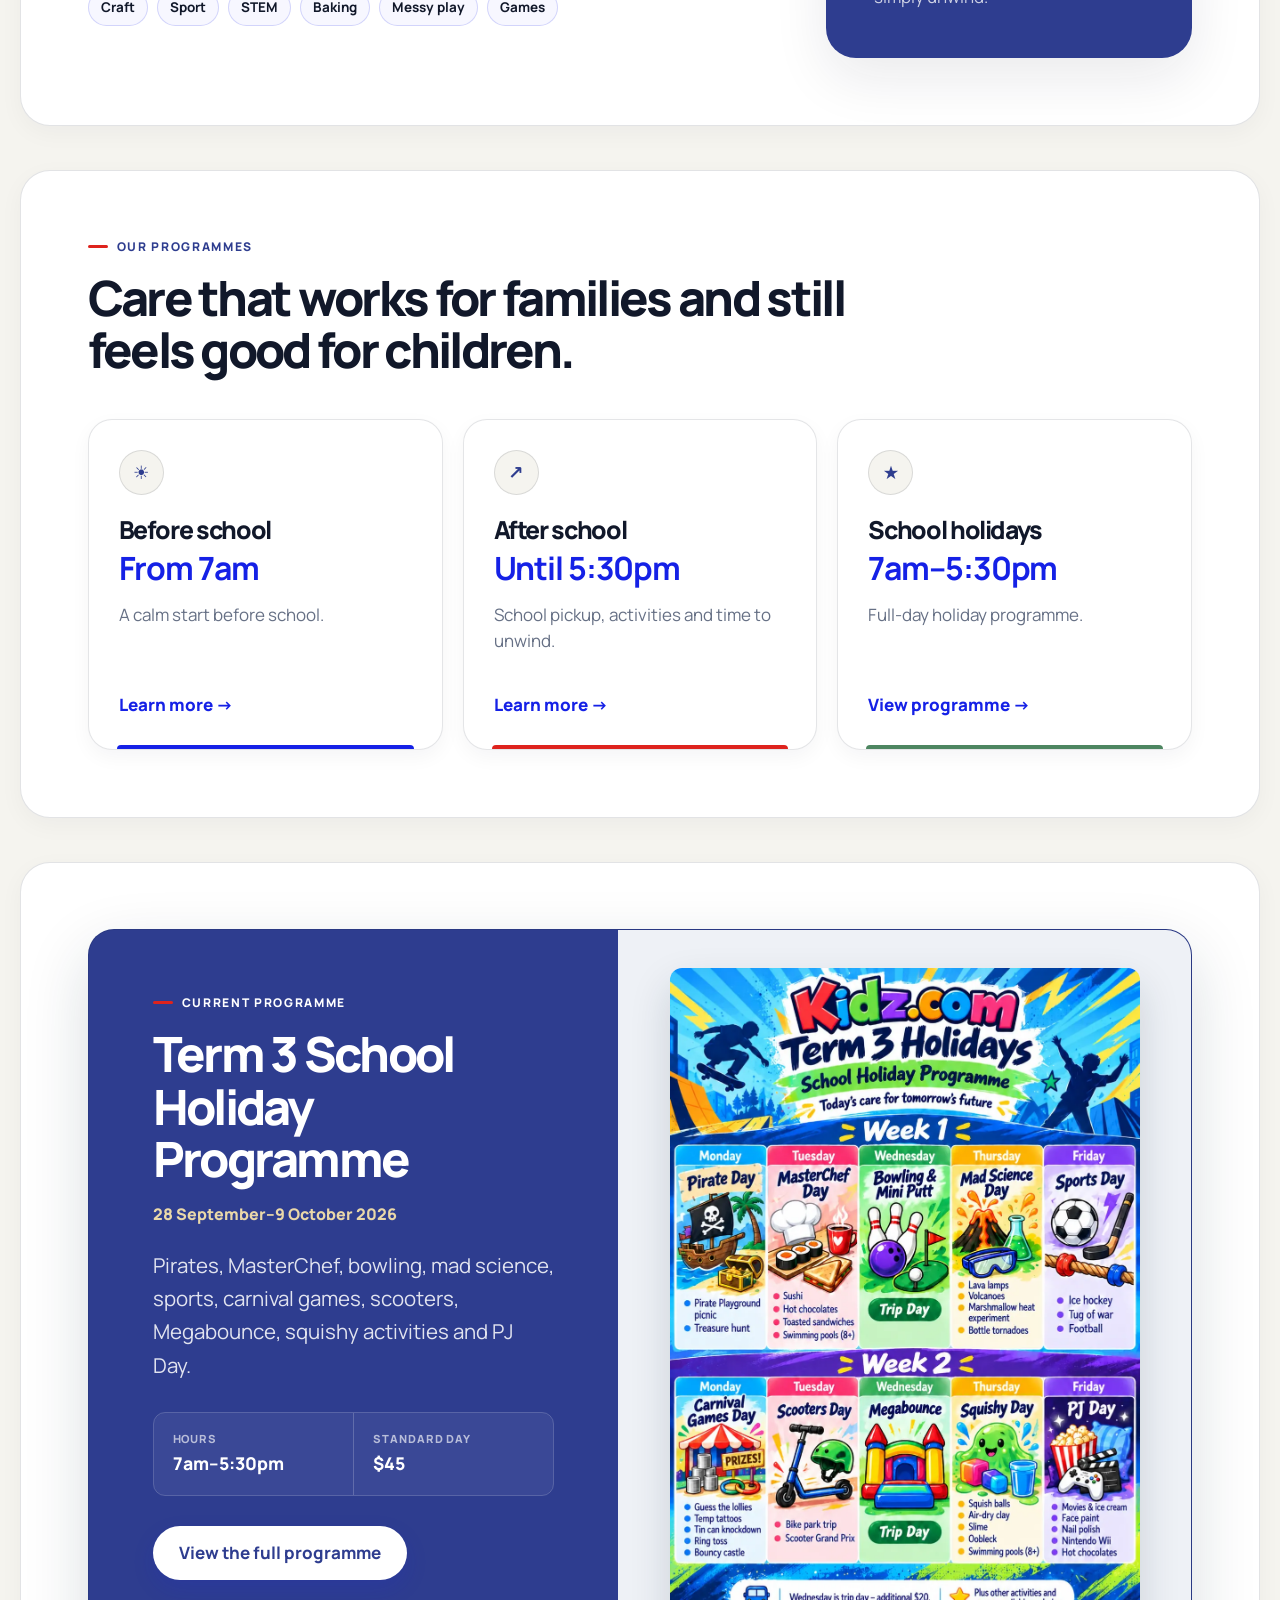
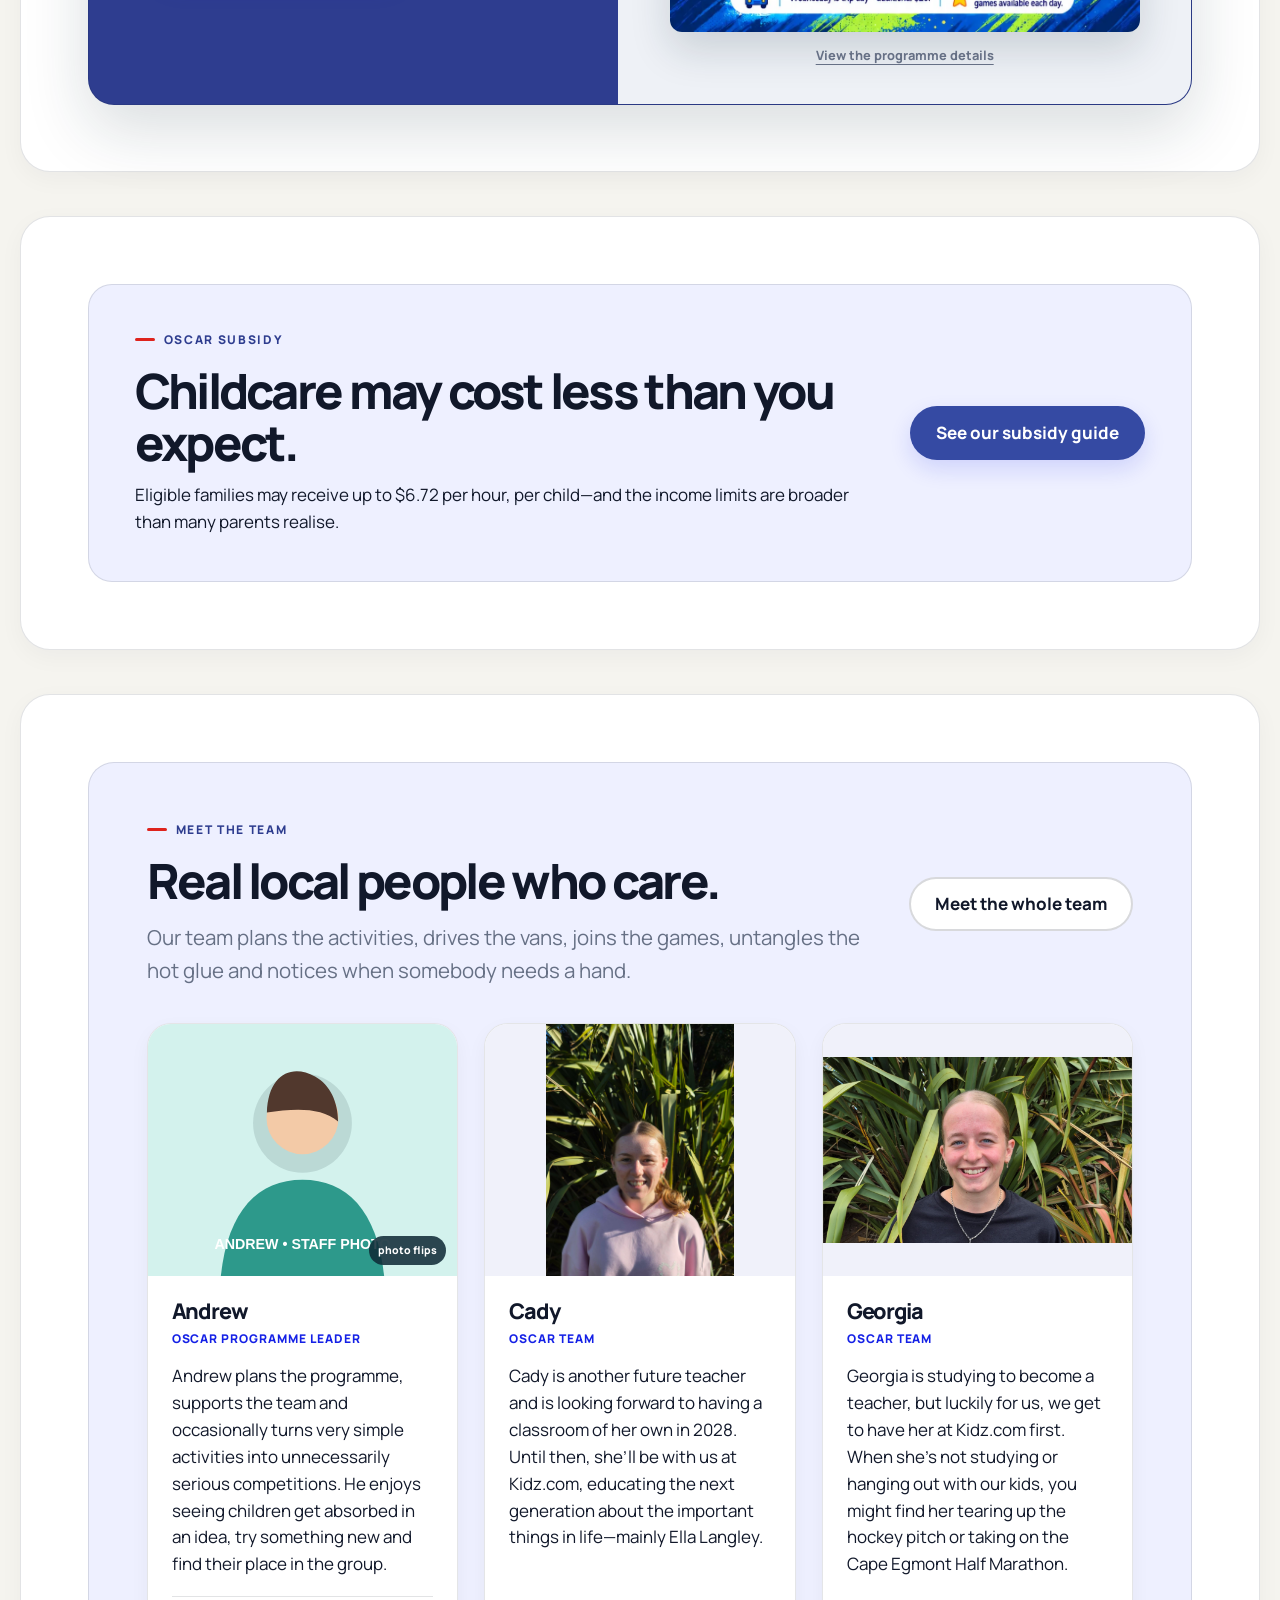
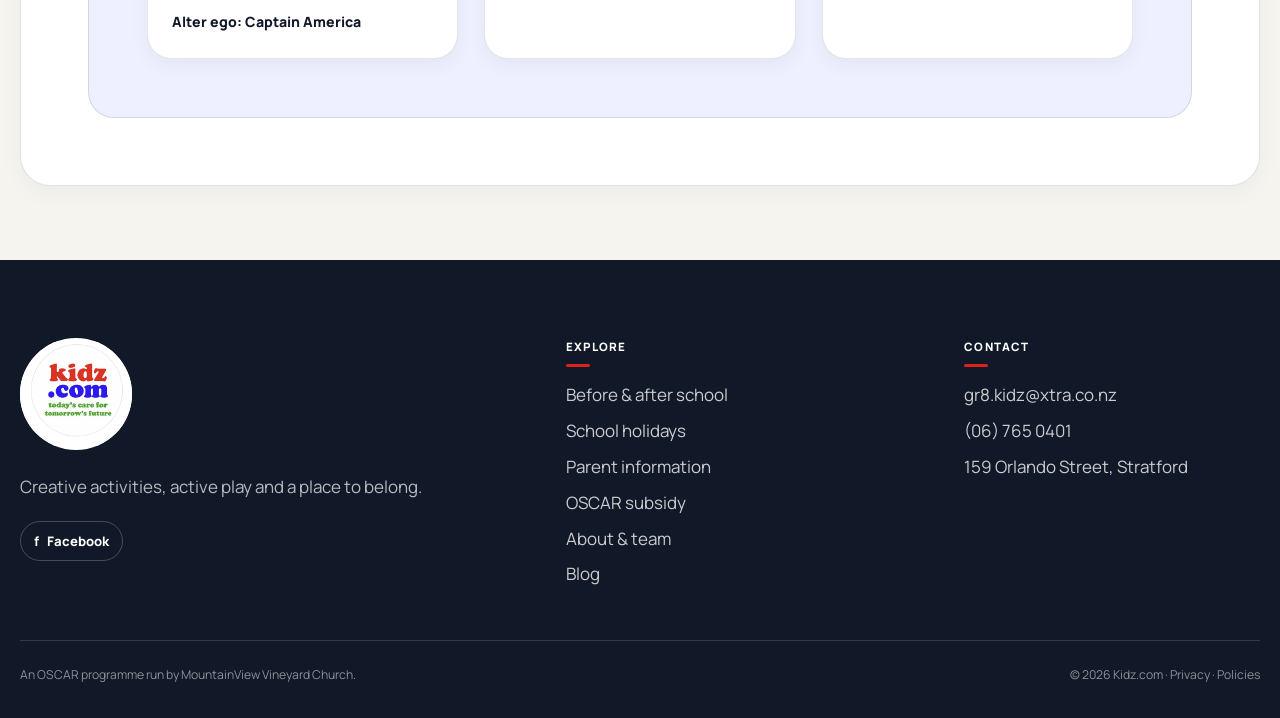
==== commit f14783aa: "Publish first Kidz.com blog stories" ====
--- a/Kidzcom_GitHub_Flat_Fix/index.html
+++ b/Kidzcom_GitHub_Flat_Fix/index.html
@@ -25,6 +25,7 @@
           <a href="holidays.html">School holidays</a>
           <a href="parent-info.html">Parent info</a>
           <a href="about.html">About &amp; team</a>
+          <a href="blog.html">Blog</a>
           <a class="nav-cta" href="enrol.html">Enrol or enquire</a>
         </nav>
       </div>
@@ -170,6 +171,7 @@
               <a href="parent-info.html">Parent information</a>
               <a href="oscar-subsidy.html">OSCAR subsidy</a>
               <a href="about.html">About &amp; team</a>
+              <a href="blog.html">Blog</a>
             </div>
           </div>
           <div>
--- a/Kidzcom_GitHub_Flat_Fix/styles.css
+++ b/Kidzcom_GitHub_Flat_Fix/styles.css
@@ -697,16 +697,29 @@
 .facebook-embed iframe { display: block; width: 100%; max-width: 500px; border: 0; }
 
 .blog-grid { display: grid; grid-template-columns: repeat(3, 1fr); gap: 24px; }
-.post-card { overflow: hidden; border: 1px solid var(--line); border-radius: var(--radius); background: var(--paper); }
+.blog-grid-real { grid-template-columns: repeat(2, minmax(0, 1fr)); }
+.post-card { display: flex; overflow: hidden; border: 1px solid var(--line); border-radius: var(--radius); flex-direction: column; background: var(--paper); }
+.post-image-link { display: block; overflow: hidden; aspect-ratio: 4 / 3; background: var(--cream); }
+.post-image { display: block; width: 100%; height: 100%; object-fit: cover; transition: transform 220ms ease; }
+.post-card:hover .post-image { transform: scale(1.018); }
 .post-art { display: grid; min-height: 220px; padding: 30px; align-content: end; background: linear-gradient(135deg, var(--navy), #45606b); color: white; }
 .post-art-coral { background: linear-gradient(135deg, #76594b, #ab8771); }
 .post-art-teal { background: linear-gradient(135deg, #49665a, #739184); }
-.post-body { padding: 24px; }
+.post-body { display: flex; height: 100%; padding: 28px; flex-direction: column; }
+.post-body h2 { margin-bottom: 12px; font-size: clamp(1.65rem, 2.7vw, 2.15rem); }
+.post-body .card-link { margin-top: auto; padding-top: 12px; }
 .post-meta { margin-bottom: 8px; color: var(--ink-soft); font-size: .76rem; font-weight: 820; letter-spacing: .06em; text-transform: uppercase; }
 
 .article { padding-bottom: 90px; }
 .article h2 { margin-top: 52px; font-size: 2.15rem; }
 .article-callout { margin: 36px 0; padding: 28px; border-left: 5px solid var(--brand-red); border-radius: 0 var(--radius) var(--radius) 0; background: var(--paper); font-size: 1.1rem; font-weight: 700; }
+.article-shell { margin: 22px auto 0; overflow: hidden; border: 1px solid var(--line); border-radius: 26px; background: #fff; box-shadow: 0 10px 28px rgba(17,24,42,.06); }
+.article-feature { margin: 0; aspect-ratio: 4 / 3; overflow: hidden; background: var(--cream); }
+.article-feature img { display: block; width: 100%; height: 100%; object-fit: cover; }
+.article-copy { padding: clamp(34px, 6vw, 62px); }
+.article-copy > p { font-size: 1.05rem; line-height: 1.78; }
+.article-kicker { color: var(--brand-blue); font-weight: 850; letter-spacing: .045em; text-transform: uppercase; }
+.article-note { padding-top: 20px; border-top: 1px solid var(--line); color: var(--ink-soft); font-size: .92rem !important; }
 
 .site-footer { padding: 68px 0 30px; background: var(--navy-dark); color: white; }
 .footer-grid { display: grid; grid-template-columns: 1.2fr .8fr .8fr; gap: 54px; }
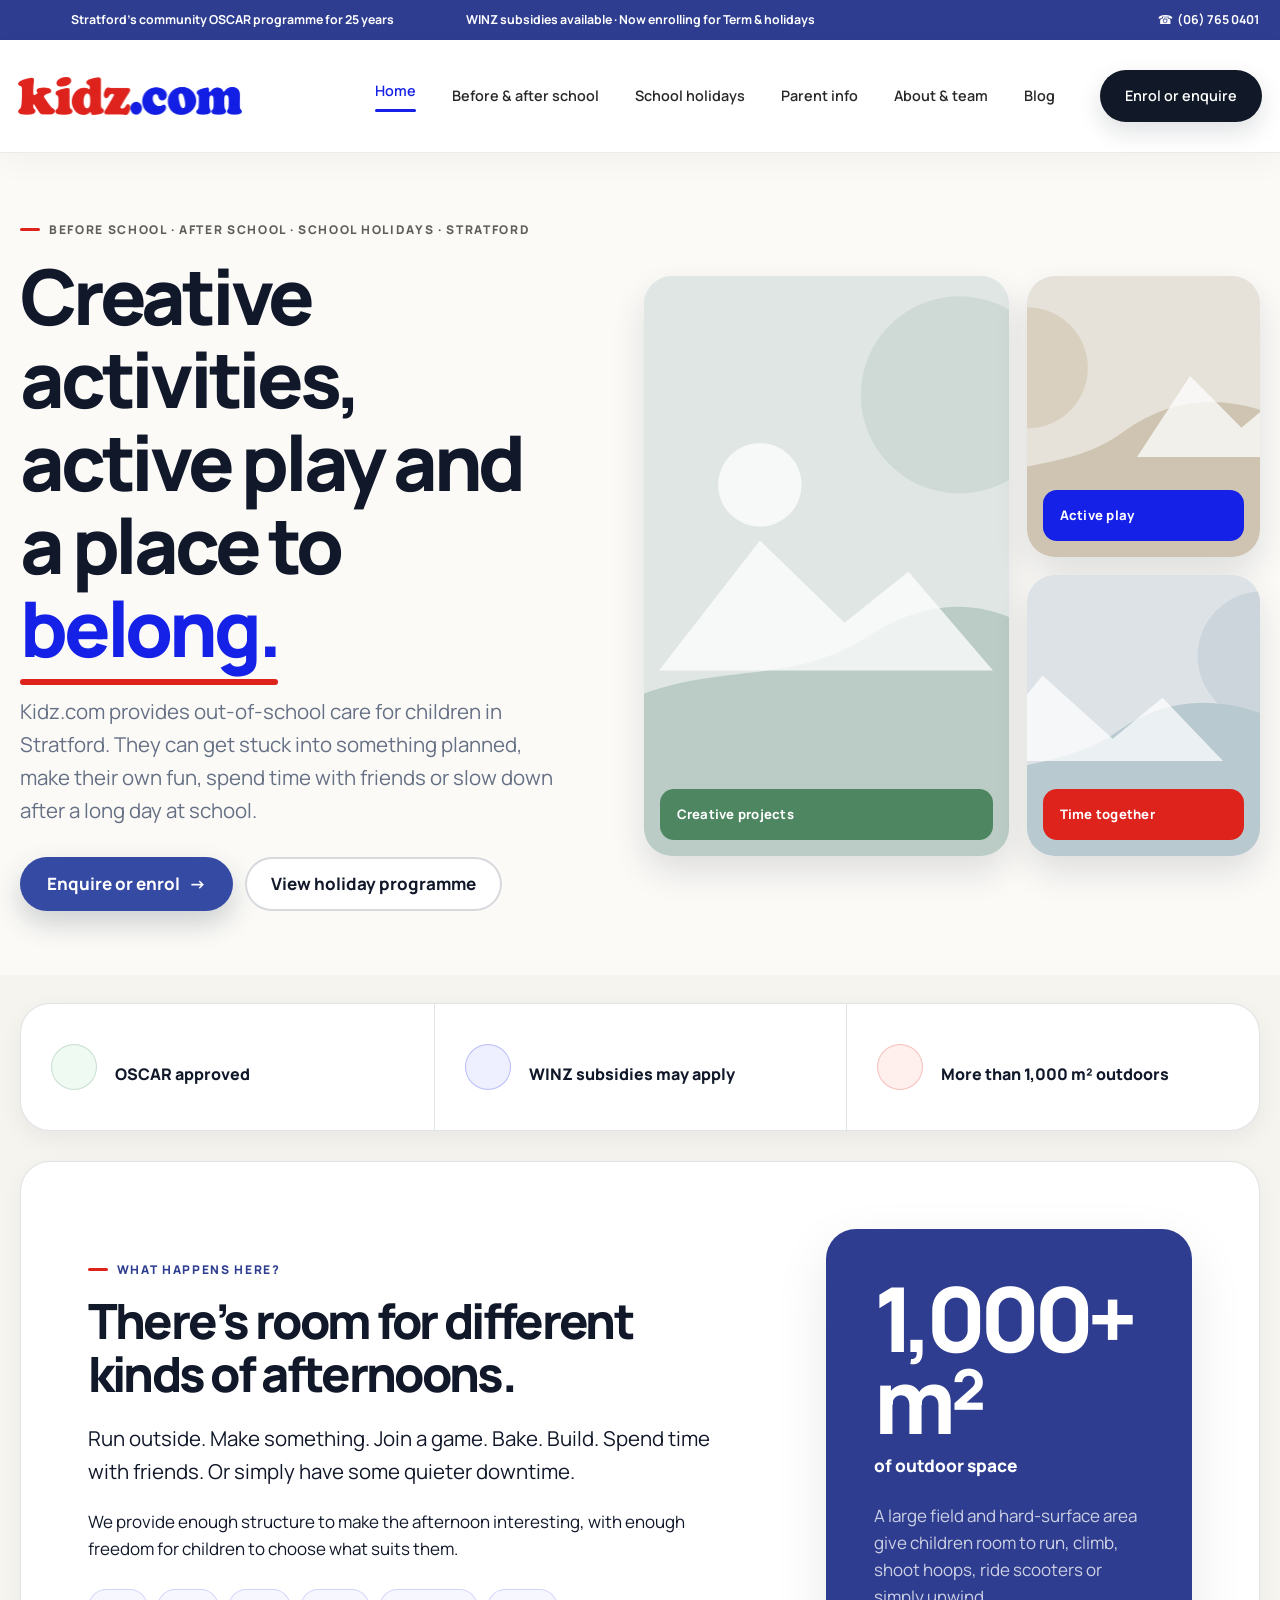
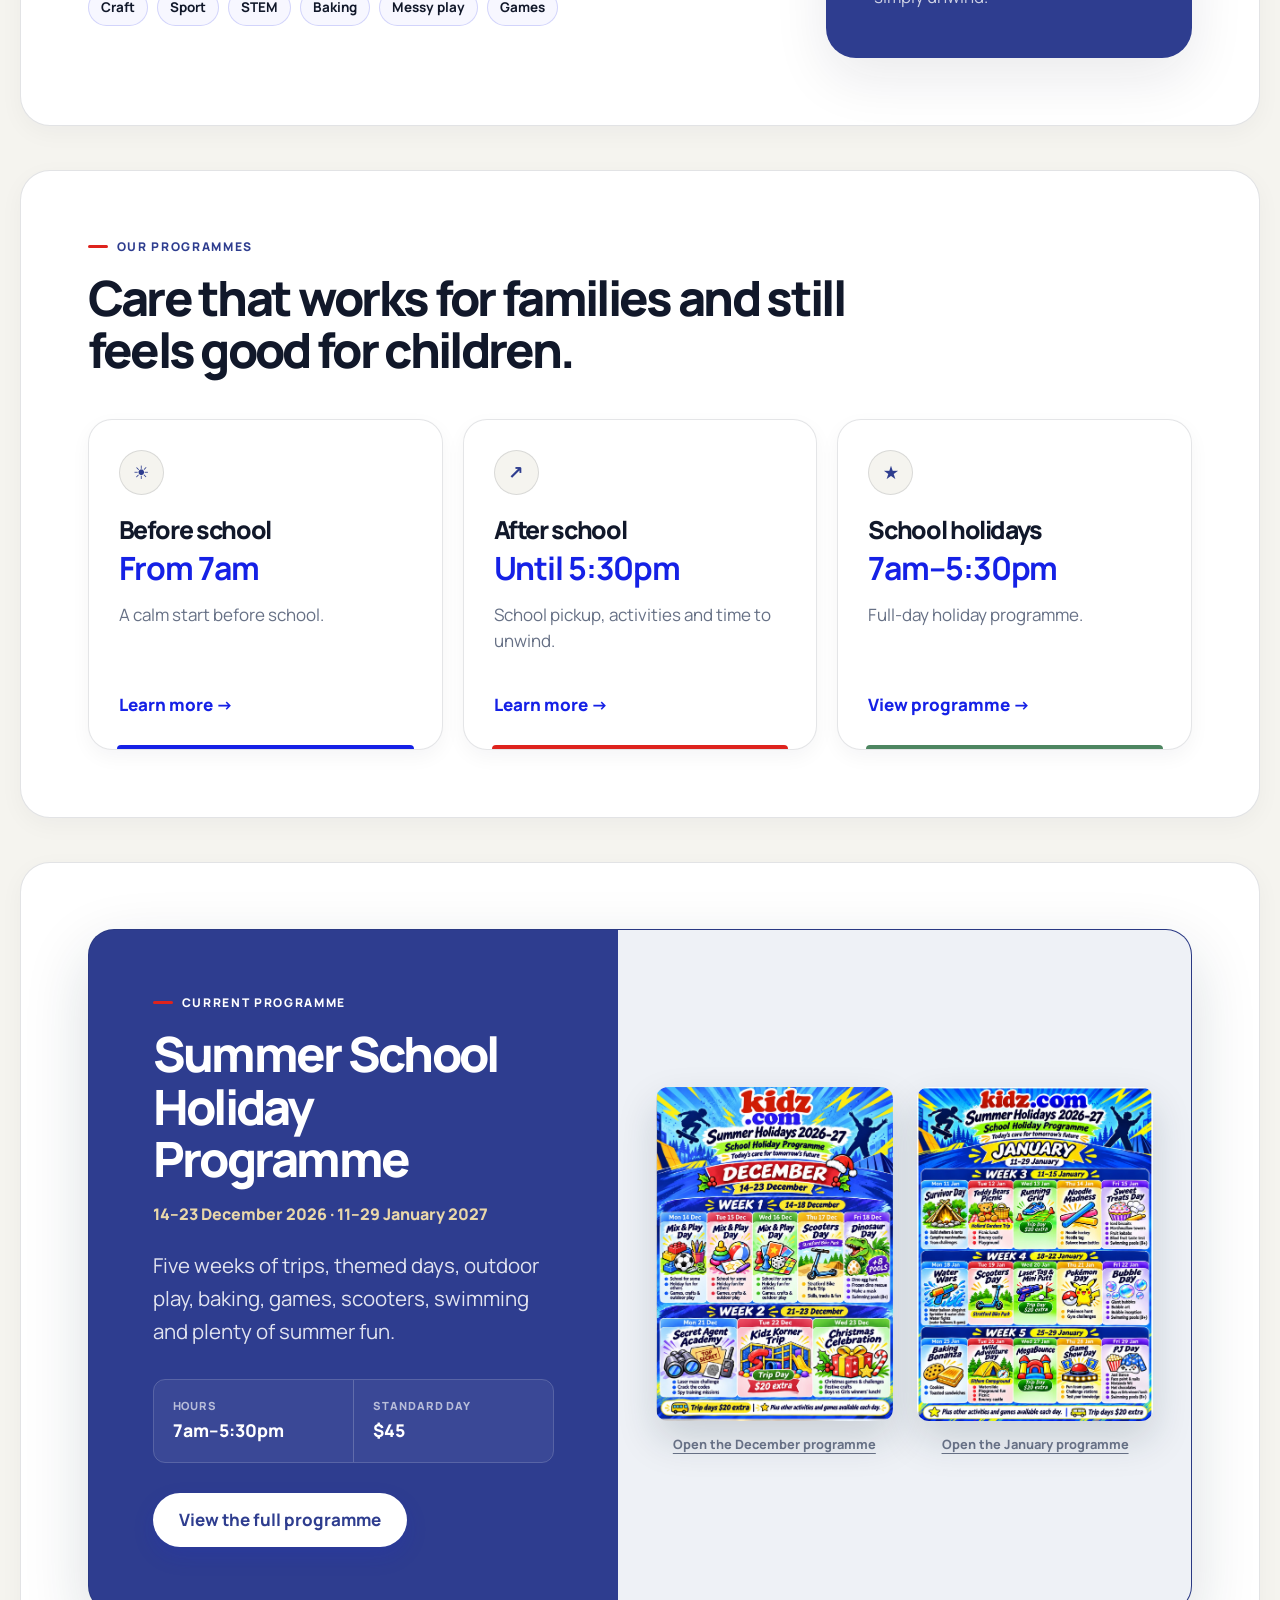
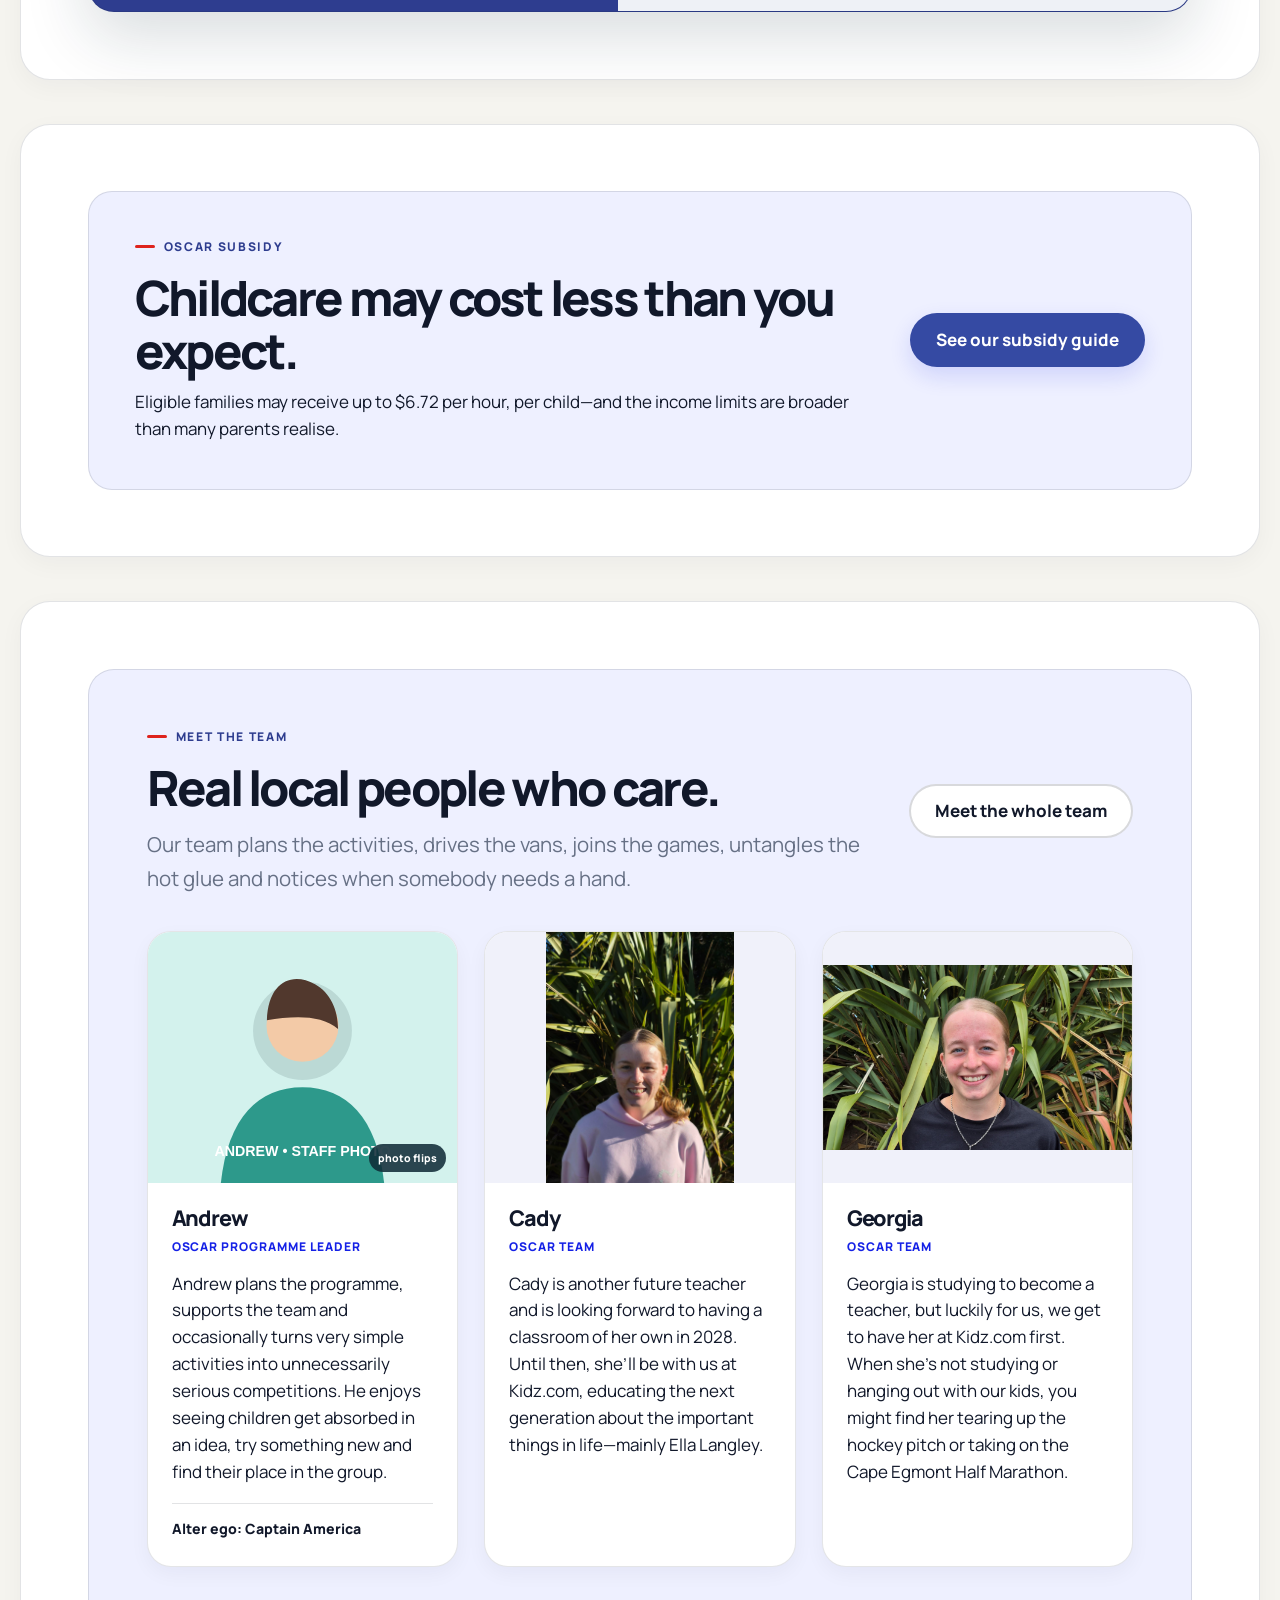
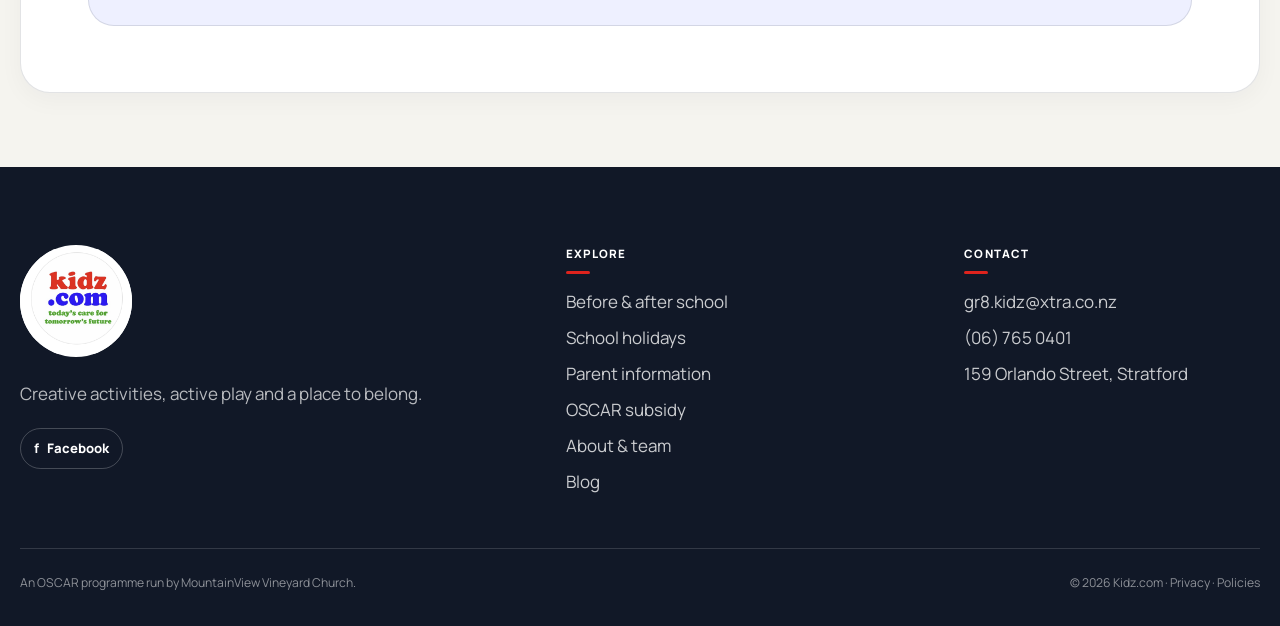
==== commit ad68242e: "Update summer holiday programme posters" ====
--- a/Kidzcom_GitHub_Flat_Fix/index.html
+++ b/Kidzcom_GitHub_Flat_Fix/index.html
@@ -13,7 +13,7 @@
   <body>
     <a class="skip-link" href="#main">Skip to main content</a>
 
-    <div class="site-alert"><a href="holidays.html#programme">View the Term 3 school holiday programme</a></div>
+    <div class="site-alert"><a href="holidays.html#programme">View the Summer 2026–27 school holiday programme</a></div>
 
     <header class="site-header">
       <div class="nav-shell">
@@ -110,21 +110,29 @@
           <div class="programme-feature">
             <div class="programme-copy">
               <p class="eyebrow">Current programme</p>
-              <h2>Term 3 School Holiday Programme</h2>
-              <p class="feature-date">28 September–9 October 2026</p>
-              <p class="lead">Pirates, MasterChef, bowling, mad science, sports, carnival games, scooters, Megabounce, squishy activities and PJ Day.</p>
+              <h2>Summer School Holiday Programme</h2>
+              <p class="feature-date">14–23 December 2026 · 11–29 January 2027</p>
+              <p class="lead">Five weeks of trips, themed days, outdoor play, baking, games, scooters, swimming and plenty of summer fun.</p>
               <dl class="feature-facts"><div><dt>Hours</dt><dd>7am–5:30pm</dd></div><div><dt>Standard day</dt><dd>$45</dd></div></dl>
               <div class="button-row">
                 <a class="button" href="holidays.html#programme">View the full programme</a>
               </div>
             </div>
             <div class="programme-visual">
-              <figure class="programme-poster-figure">
-                <a class="programme-poster-link" href="holidays.html#programme">
-                  <img class="programme-poster-image" src="term-3-holidays-pamphlet.webp" alt="Kidz.com Term 3 holiday programme showing two weeks of themed activities and trip days." />
-                </a>
-                <figcaption><a href="holidays.html#programme">View the programme details</a></figcaption>
-              </figure>
+              <div class="programme-poster-grid">
+                <figure class="programme-poster-figure">
+                  <a class="programme-poster-link" href="summer-holidays-december-2026.webp" target="_blank" rel="noopener">
+                    <img class="programme-poster-image" src="summer-holidays-december-2026.webp" alt="Kidz.com December 2026 summer holiday programme, running from 14 to 23 December." />
+                  </a>
+                  <figcaption><a href="summer-holidays-december-2026.webp" target="_blank" rel="noopener">Open the December programme</a></figcaption>
+                </figure>
+                <figure class="programme-poster-figure">
+                  <a class="programme-poster-link" href="summer-holidays-january-2027.webp" target="_blank" rel="noopener">
+                    <img class="programme-poster-image" src="summer-holidays-january-2027.webp" alt="Kidz.com January 2027 summer holiday programme, running from 11 to 29 January." />
+                  </a>
+                  <figcaption><a href="summer-holidays-january-2027.webp" target="_blank" rel="noopener">Open the January programme</a></figcaption>
+                </figure>
+              </div>
             </div>
           </div>
         </div>
--- a/Kidzcom_GitHub_Flat_Fix/styles.css
+++ b/Kidzcom_GitHub_Flat_Fix/styles.css
@@ -599,6 +599,8 @@
 .draft-chip { display: inline-block; margin-bottom: 10px; padding: 5px 9px; border-radius: 999px; background: var(--navy); color: white; font-size: .68rem; font-weight: 900; letter-spacing: .06em; text-transform: uppercase; }
 
 .programme-poster-figure { width: min(100%, 470px); margin: 0; text-align: center; }
+.programme-poster-grid { display: grid; width: 100%; grid-template-columns: repeat(2, minmax(0, 1fr)); align-items: start; gap: 24px; }
+.programme-poster-grid .programme-poster-figure { width: 100%; }
 .programme-poster-link { display: block; border-radius: 12px; box-shadow: 0 18px 40px rgba(20,43,54,.16); transition: transform 180ms ease, box-shadow 180ms ease; }
 .programme-poster-link:hover { transform: translateY(-3px); box-shadow: 0 22px 48px rgba(20,43,54,.22); }
 .programme-poster-image { width: 100%; height: auto; border-radius: 12px; }
@@ -835,6 +837,7 @@
   .carousel-footer p { text-align: center; }
   .poster-lightbox-shell { padding: 14px; }
   .programme-copy, .programme-visual { padding: 30px 24px; }
+  .programme-poster-grid { grid-template-columns: 1fr; gap: 30px; }
   .feature-facts { grid-template-columns: 1fr; }
   .feature-facts div + div { border-top: 1px solid rgba(255,255,255,.2); border-left: 0; }
   .programme-card { min-height: 275px; }
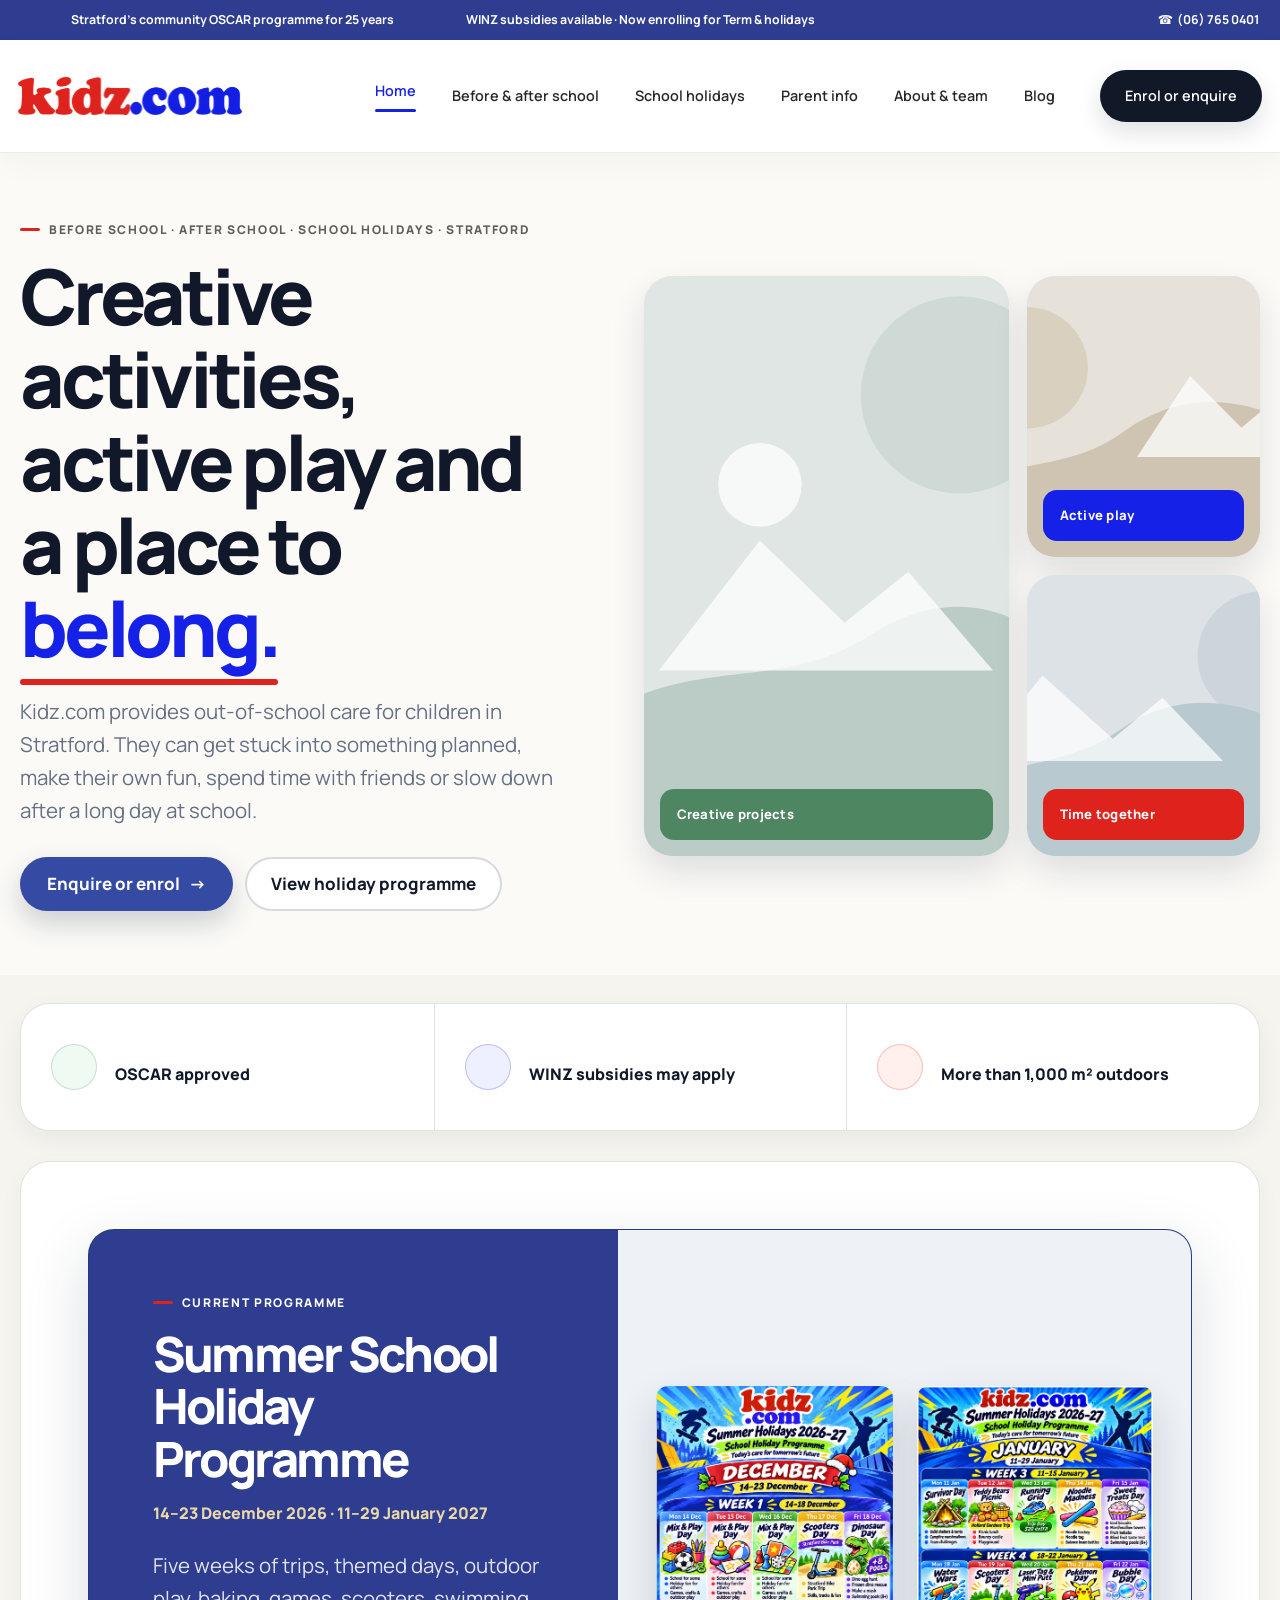
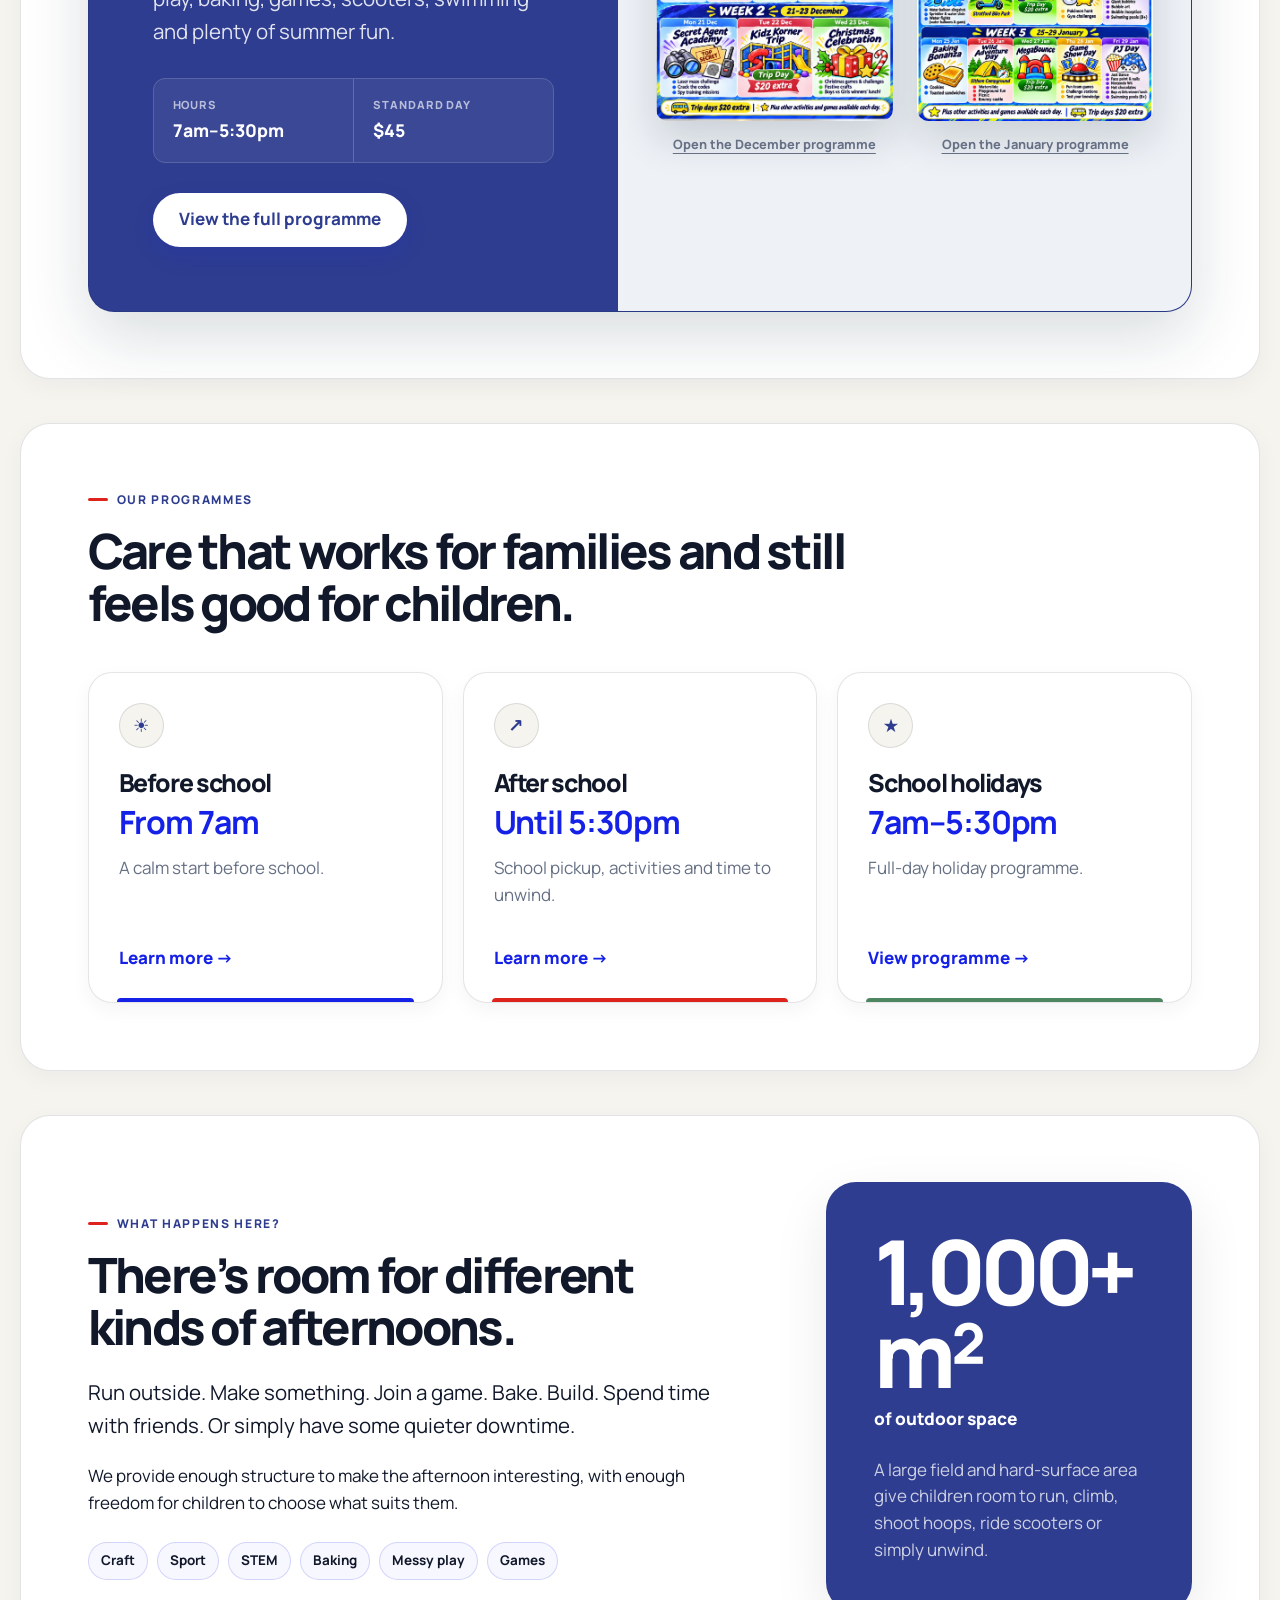
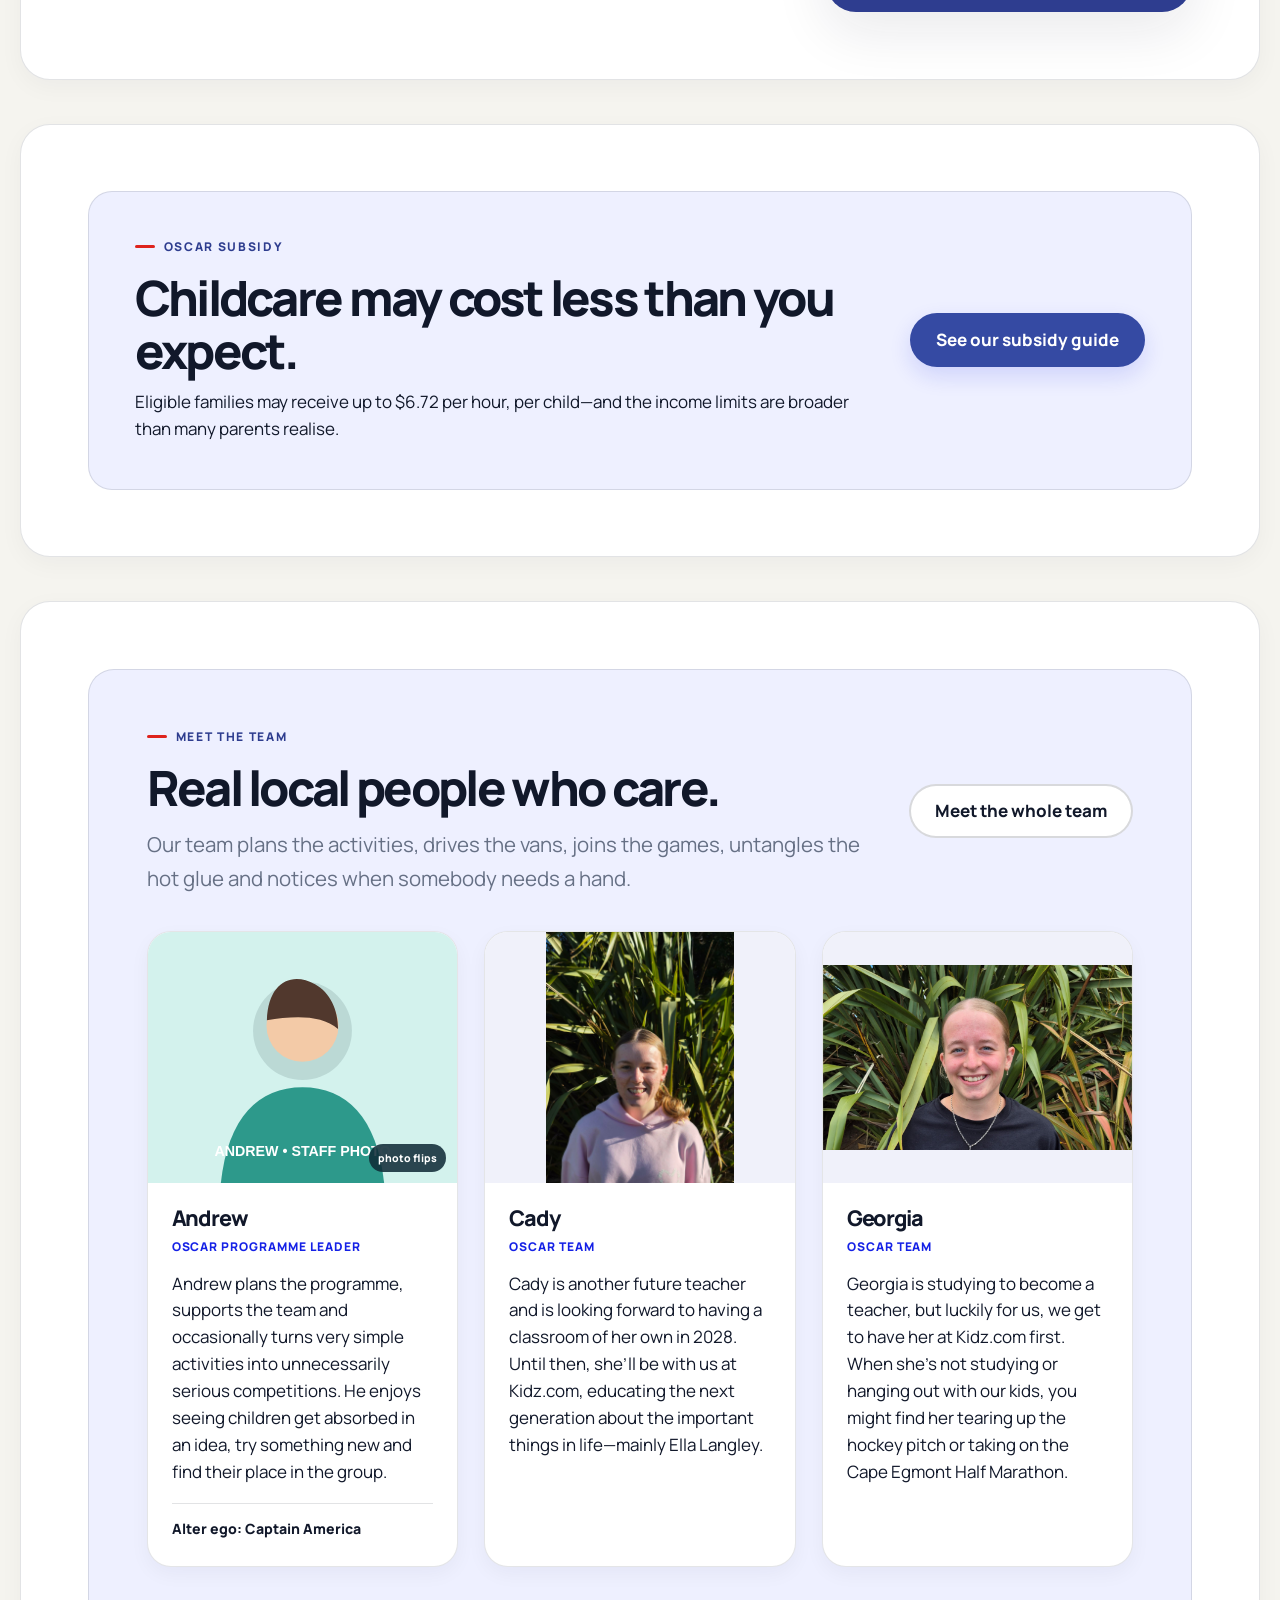
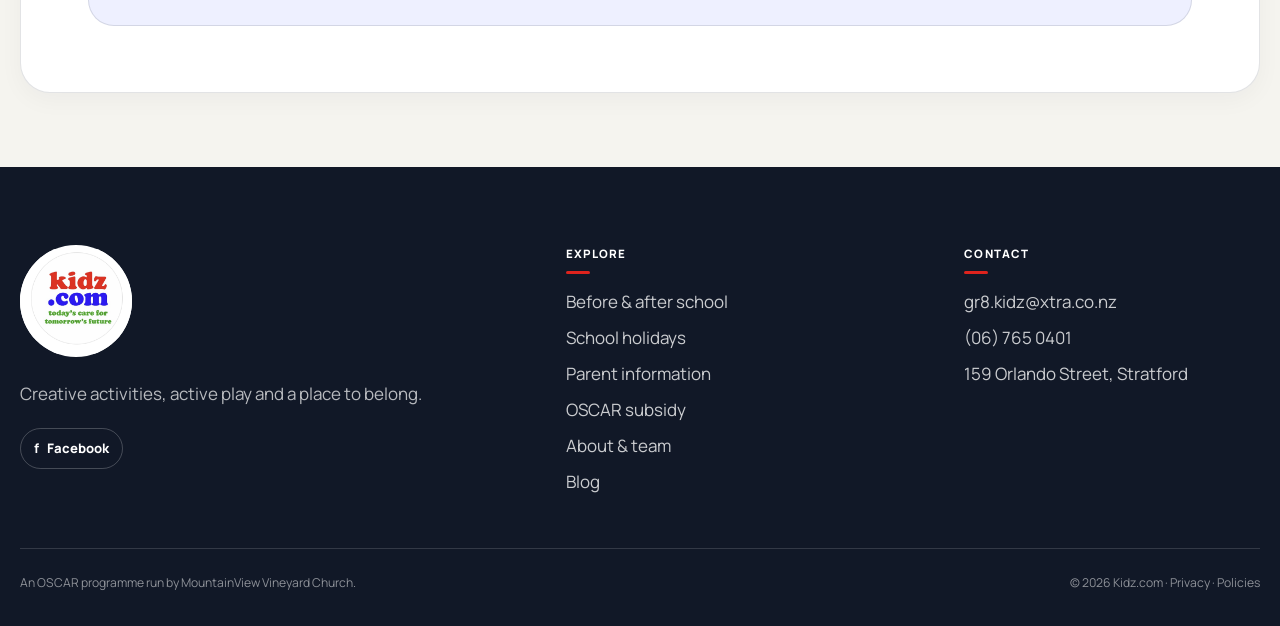
==== commit f37942fe: "Move holiday programme higher on homepage" ====
--- a/Kidzcom_GitHub_Flat_Fix/index.html
+++ b/Kidzcom_GitHub_Flat_Fix/index.html
@@ -68,43 +68,6 @@
         </div>
       </div>
 
-      <section class="section home-section section-white">
-        <div class="container choice-panel">
-          <div class="choice-copy">
-            <p class="eyebrow">What happens here?</p>
-            <h2>There’s room for different kinds of afternoons.</h2>
-            <p class="lead">Run outside. Make something. Join a game. Bake. Build. Spend time with friends. Or simply have some quieter downtime.</p>
-            <p>We provide enough structure to make the afternoon interesting, with enough freedom for children to choose what suits them.</p>
-            <ul class="activity-list" aria-label="Example activities"><li>Craft</li><li>Sport</li><li>STEM</li><li>Baking</li><li>Messy play</li><li>Games</li></ul>
-          </div>
-          <aside class="space-stat" aria-label="Outdoor space at Kidz.com">
-            <p class="space-stat-number">1,000+ m²</p>
-            <p class="space-stat-label">of outdoor space</p>
-            <p>A large field and hard-surface area give children room to run, climb, shoot hoops, ride scooters or simply unwind.</p>
-          </aside>
-        </div>
-      </section>
-
-      <section class="section home-section">
-        <div class="container">
-          <div class="section-heading">
-            <p class="eyebrow">Our programmes</p>
-            <h2>Care that works for families and still feels good for children.</h2>
-          </div>
-          <div class="card-grid programme-card-grid">
-            <a class="programme-card" href="programmes.html#before-school">
-              <span class="icon-disc" aria-hidden="true">☀</span><h3>Before school</h3><strong class="programme-hours">From 7am</strong><p>A calm start before school.</p><span class="programme-card-action">Learn more <span aria-hidden="true">→</span></span>
-            </a>
-            <a class="programme-card" href="programmes.html#after-school">
-              <span class="icon-disc" aria-hidden="true">↗</span><h3>After school</h3><strong class="programme-hours">Until 5:30pm</strong><p>School pickup, activities and time to unwind.</p><span class="programme-card-action">Learn more <span aria-hidden="true">→</span></span>
-            </a>
-            <a class="programme-card" href="holidays.html">
-              <span class="icon-disc" aria-hidden="true">★</span><h3>School holidays</h3><strong class="programme-hours">7am–5:30pm</strong><p>Full-day holiday programme.</p><span class="programme-card-action">View programme <span aria-hidden="true">→</span></span>
-            </a>
-          </div>
-        </div>
-      </section>
-
       <section class="section home-section section-white current-programme">
         <div class="container">
           <div class="programme-feature">
@@ -138,6 +101,43 @@
         </div>
       </section>
 
+      <section class="section home-section">
+        <div class="container">
+          <div class="section-heading">
+            <p class="eyebrow">Our programmes</p>
+            <h2>Care that works for families and still feels good for children.</h2>
+          </div>
+          <div class="card-grid programme-card-grid">
+            <a class="programme-card" href="programmes.html#before-school">
+              <span class="icon-disc" aria-hidden="true">☀</span><h3>Before school</h3><strong class="programme-hours">From 7am</strong><p>A calm start before school.</p><span class="programme-card-action">Learn more <span aria-hidden="true">→</span></span>
+            </a>
+            <a class="programme-card" href="programmes.html#after-school">
+              <span class="icon-disc" aria-hidden="true">↗</span><h3>After school</h3><strong class="programme-hours">Until 5:30pm</strong><p>School pickup, activities and time to unwind.</p><span class="programme-card-action">Learn more <span aria-hidden="true">→</span></span>
+            </a>
+            <a class="programme-card" href="holidays.html">
+              <span class="icon-disc" aria-hidden="true">★</span><h3>School holidays</h3><strong class="programme-hours">7am–5:30pm</strong><p>Full-day holiday programme.</p><span class="programme-card-action">View programme <span aria-hidden="true">→</span></span>
+            </a>
+          </div>
+        </div>
+      </section>
+
+      <section class="section home-section section-white">
+        <div class="container choice-panel">
+          <div class="choice-copy">
+            <p class="eyebrow">What happens here?</p>
+            <h2>There’s room for different kinds of afternoons.</h2>
+            <p class="lead">Run outside. Make something. Join a game. Bake. Build. Spend time with friends. Or simply have some quieter downtime.</p>
+            <p>We provide enough structure to make the afternoon interesting, with enough freedom for children to choose what suits them.</p>
+            <ul class="activity-list" aria-label="Example activities"><li>Craft</li><li>Sport</li><li>STEM</li><li>Baking</li><li>Messy play</li><li>Games</li></ul>
+          </div>
+          <aside class="space-stat" aria-label="Outdoor space at Kidz.com">
+            <p class="space-stat-number">1,000+ m²</p>
+            <p class="space-stat-label">of outdoor space</p>
+            <p>A large field and hard-surface area give children room to run, climb, shoot hoops, ride scooters or simply unwind.</p>
+          </aside>
+        </div>
+      </section>
+
       <section class="section-sm home-subsidy">
         <div class="container">
           <div class="subsidy-panel">
